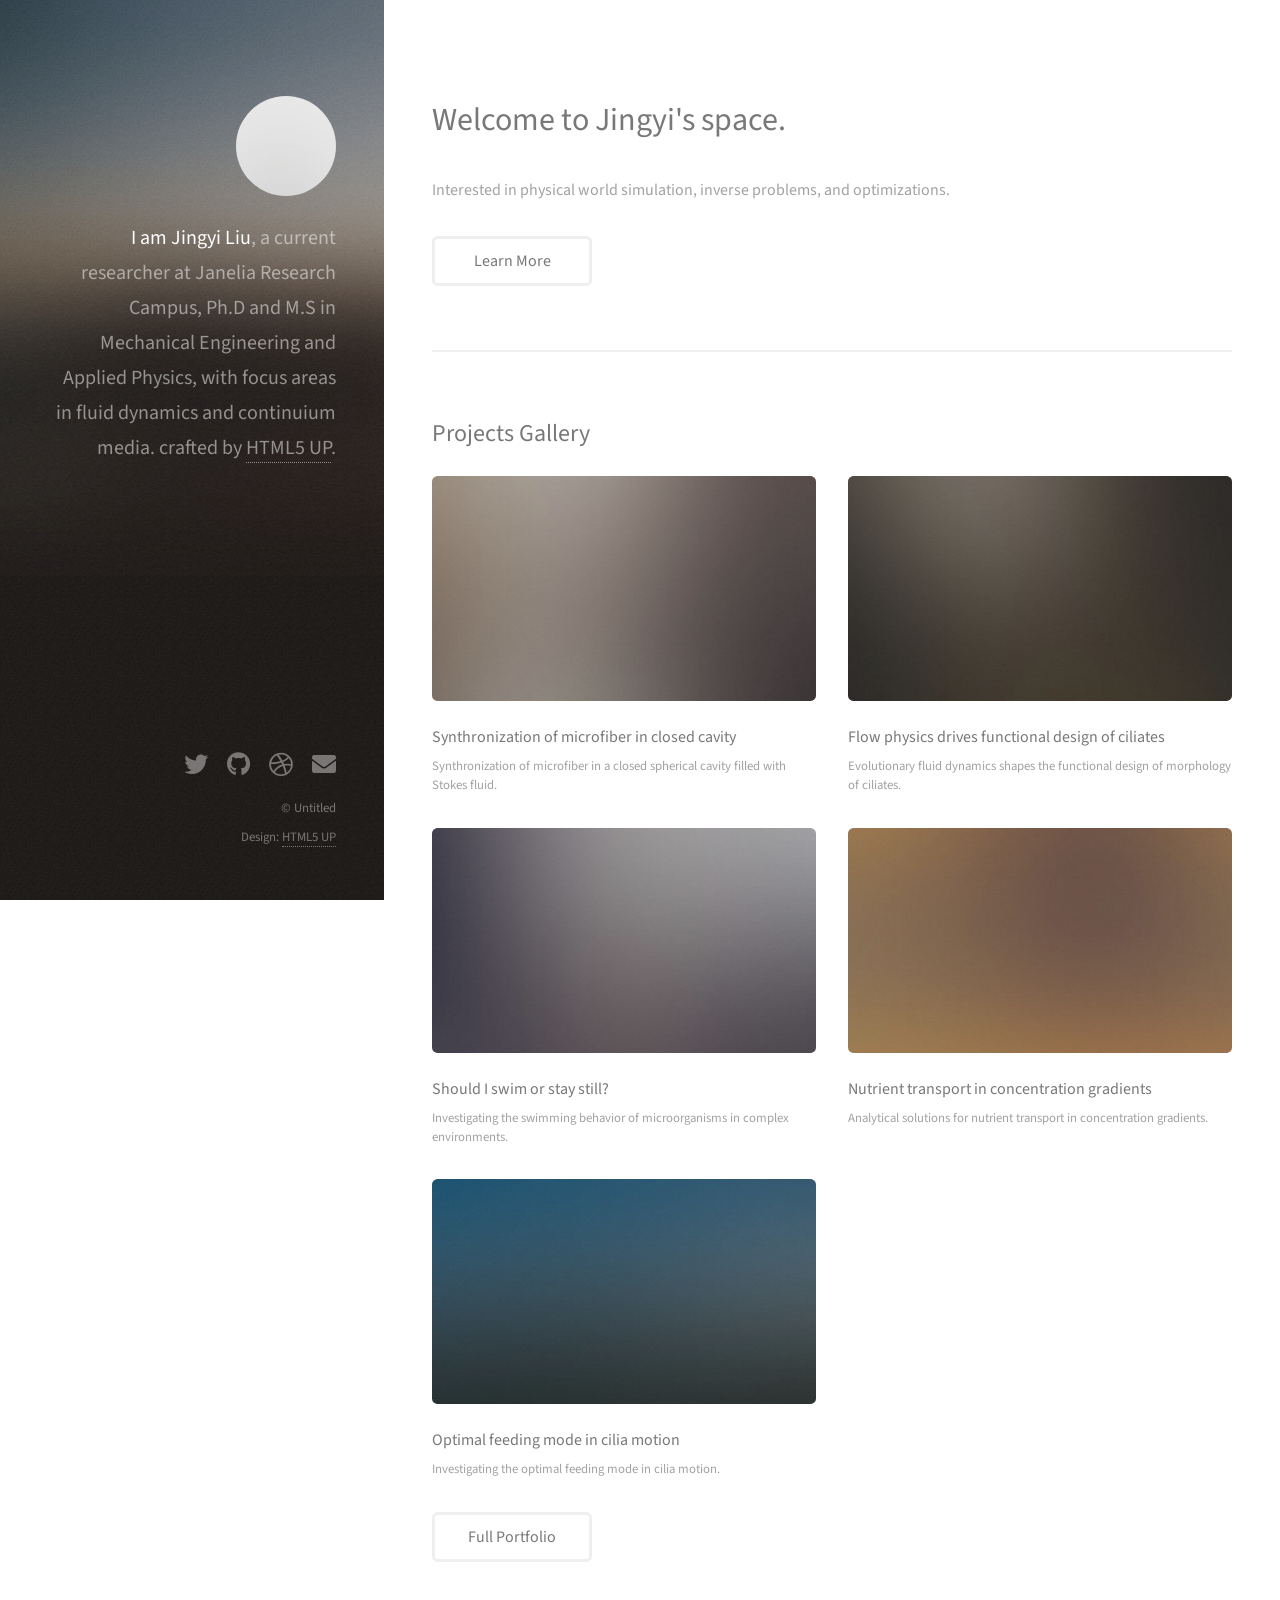
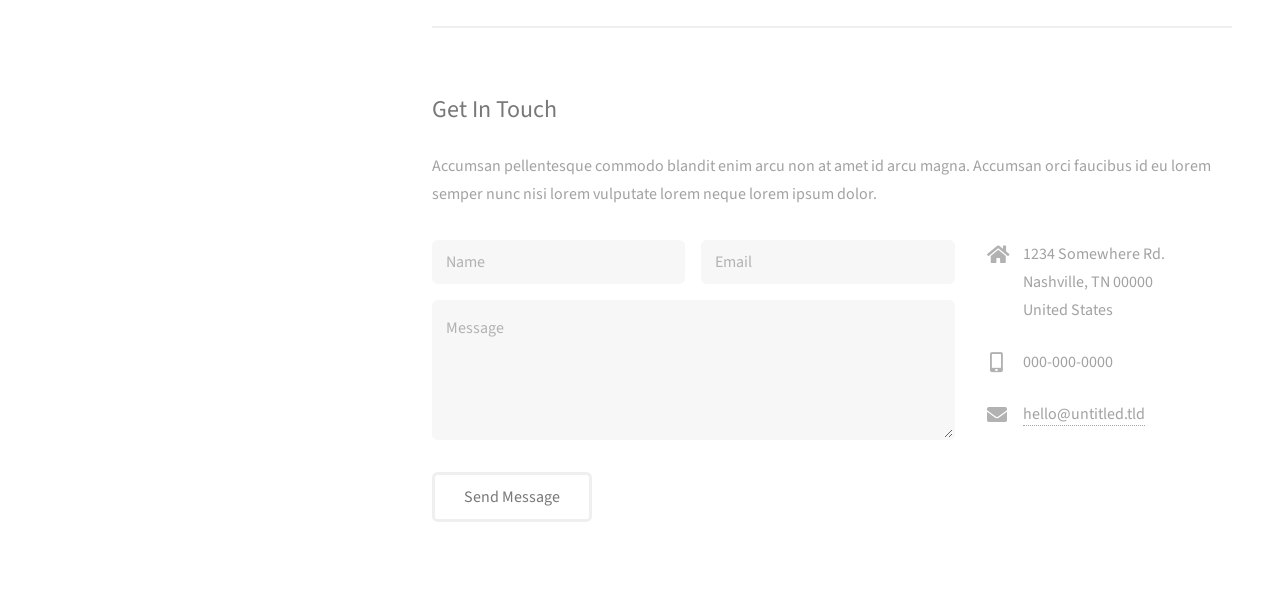
==== index.html @ 949ec18f "update index.html" ====
<!DOCTYPE HTML>
<!--
	Strata by HTML5 UP
	html5up.net | @ajlkn
	Free for personal and commercial use under the CCA 3.0 license (html5up.net/license)
-->
<html>
	<head>
		<title>Strata by HTML5 UP</title>
		<meta charset="utf-8" />
		<meta name="viewport" content="width=device-width, initial-scale=1, user-scalable=no" />
		<link rel="stylesheet" href="assets/css/main.css" />
	</head>
	<body class="is-preload">

		<!-- Header -->
			<header id="header">
				<div class="inner">
					<a href="#" class="image avatar"><img src="images/avatar.jpg" alt="" /></a>
					<h1><strong>I am Jingyi Liu</strong>, a current researcher at Janelia Research Campus, <br />
					Ph.D and M.S in Mechanical Engineering and Applied Physics, with focus areas in fluid dynamics and continuium media. <br />
					crafted by <a href="http://html5up.net">HTML5 UP</a>.</h1>
				</div>
			</header>

		<!-- Main -->
			<div id="main">

				<!-- One -->
					<section id="one">
						<header class="major">
							<h2>Welcome to Jingyi's space.</h2>
						</header>
						<p>Interested in physical world simulation, inverse problems, and optimizations.</p>
						<ul class="actions">
							<li><a href="#" class="button">Learn More</a></li>
						</ul>
					</section>

				<!-- Two -->
					<section id="two">
						<h2>Projects Gallery</h2>
						<div class="row">
							<article class="col-6 col-12-xsmall work-item">
								<a href="images/fulls/01.jpg" class="image fit thumb"><img src="images/thumbs/01.jpg" alt="" /></a>
								<h3>Synthronization of microfiber in closed cavity</h3>
								<p>Synthronization of microfiber in a closed spherical cavity filled with Stokes fluid.</p>
							</article>
							<article class="col-6 col-12-xsmall work-item">
								<a href="images/fulls/02.jpg" class="image fit thumb"><img src="images/thumbs/02.jpg" alt="" /></a>
								<h3>Flow physics drives functional design of ciliates</h3>
								<p>Evolutionary fluid dynamics shapes the functional design of morphology of ciliates.</p>
							</article>
							<article class="col-6 col-12-xsmall work-item">
								<a href="images/fulls/03.jpg" class="image fit thumb"><img src="images/thumbs/03.jpg" alt="" /></a>
								<h3>Should I swim or stay still?</h3>
								<p>Investigating the swimming behavior of microorganisms in complex environments.</p>
							</article>
							<article class="col-6 col-12-xsmall work-item">
								<a href="images/fulls/04.jpg" class="image fit thumb"><img src="images/thumbs/04.jpg" alt="" /></a>
								<h3>Nutrient transport in concentration gradients </h3>
								<p>Analytical solutions for nutrient transport in concentration gradients.</p>
							</article>
							<article class="col-6 col-12-xsmall work-item">
								<a href="images/fulls/05.jpg" class="image fit thumb"><img src="images/thumbs/05.jpg" alt="" /></a>
								<h3>Optimal feeding mode in cilia motion</h3>
								<p>Investigating the optimal feeding mode in cilia motion.</p>
							</article>
							<!-- <article class="col-6 col-12-xsmall work-item">
								<a href="images/fulls/06.jpg" class="image fit thumb"><img src="images/thumbs/06.jpg" alt="" /></a>
								<h3>Risus ornare lacinia</h3>
								<p>Lorem ipsum dolor sit amet nisl sed nullam feugiat.</p>
							</article> -->
						</div>
						<ul class="actions">
							<li><a href="#" class="button">Full Portfolio</a></li>
						</ul>
					</section>

				<!-- Three -->
					<section id="three">
						<h2>Get In Touch</h2>
						<p>Accumsan pellentesque commodo blandit enim arcu non at amet id arcu magna. Accumsan orci faucibus id eu lorem semper nunc nisi lorem vulputate lorem neque lorem ipsum dolor.</p>
						<div class="row">
							<div class="col-8 col-12-small">
								<form method="post" action="#">
									<div class="row gtr-uniform gtr-50">
										<div class="col-6 col-12-xsmall"><input type="text" name="name" id="name" placeholder="Name" /></div>
										<div class="col-6 col-12-xsmall"><input type="email" name="email" id="email" placeholder="Email" /></div>
										<div class="col-12"><textarea name="message" id="message" placeholder="Message" rows="4"></textarea></div>
									</div>
								</form>
								<ul class="actions">
									<li><input type="submit" value="Send Message" /></li>
								</ul>
							</div>
							<div class="col-4 col-12-small">
								<ul class="labeled-icons">
									<li>
										<h3 class="icon solid fa-home"><span class="label">Address</span></h3>
										1234 Somewhere Rd.<br />
										Nashville, TN 00000<br />
										United States
									</li>
									<li>
										<h3 class="icon solid fa-mobile-alt"><span class="label">Phone</span></h3>
										000-000-0000
									</li>
									<li>
										<h3 class="icon solid fa-envelope"><span class="label">Email</span></h3>
										<a href="#">hello@untitled.tld</a>
									</li>
								</ul>
							</div>
						</div>
					</section>

				<!-- Four -->
				<!--
					<section id="four">
						<h2>Elements</h2>

						<section>
							<h4>Text</h4>
							<p>This is <b>bold</b> and this is <strong>strong</strong>. This is <i>italic</i> and this is <em>emphasized</em>.
							This is <sup>superscript</sup> text and this is <sub>subscript</sub> text.
							This is <u>underlined</u> and this is code: <code>for (;;) { ... }</code>. Finally, <a href="#">this is a link</a>.</p>
							<hr />
							<header>
								<h4>Heading with a Subtitle</h4>
								<p>Lorem ipsum dolor sit amet nullam id egestas urna aliquam</p>
							</header>
							<p>Nunc lacinia ante nunc ac lobortis. Interdum adipiscing gravida odio porttitor sem non mi integer non faucibus ornare mi ut ante amet placerat aliquet. Volutpat eu sed ante lacinia sapien lorem accumsan varius montes viverra nibh in adipiscing blandit tempus accumsan.</p>
							<header>
								<h5>Heading with a Subtitle</h5>
								<p>Lorem ipsum dolor sit amet nullam id egestas urna aliquam</p>
							</header>
							<p>Nunc lacinia ante nunc ac lobortis. Interdum adipiscing gravida odio porttitor sem non mi integer non faucibus ornare mi ut ante amet placerat aliquet. Volutpat eu sed ante lacinia sapien lorem accumsan varius montes viverra nibh in adipiscing blandit tempus accumsan.</p>
							<hr />
							<h2>Heading Level 2</h2>
							<h3>Heading Level 3</h3>
							<h4>Heading Level 4</h4>
							<h5>Heading Level 5</h5>
							<h6>Heading Level 6</h6>
							<hr />
							<h5>Blockquote</h5>
							<blockquote>Fringilla nisl. Donec accumsan interdum nisi, quis tincidunt felis sagittis eget tempus euismod. Vestibulum ante ipsum primis in faucibus vestibulum. Blandit adipiscing eu felis iaculis volutpat ac adipiscing accumsan faucibus. Vestibulum ante ipsum primis in faucibus lorem ipsum dolor sit amet nullam adipiscing eu felis.</blockquote>
							<h5>Preformatted</h5>
							<pre><code>i = 0;

while (!deck.isInOrder()) {
print 'Iteration ' + i;
deck.shuffle();
i++;
}

print 'It took ' + i + ' iterations to sort the deck.';</code></pre>
						</section>

						<section>
							<h4>Lists</h4>
							<div class="row">
								<div class="col-6 col-12-xsmall">
									<h5>Unordered</h5>
									<ul>
										<li>Dolor pulvinar etiam magna etiam.</li>
										<li>Sagittis adipiscing lorem eleifend.</li>
										<li>Felis enim feugiat dolore viverra.</li>
									</ul>
									<h5>Alternate</h5>
									<ul class="alt">
										<li>Dolor pulvinar etiam magna etiam.</li>
										<li>Sagittis adipiscing lorem eleifend.</li>
										<li>Felis enim feugiat dolore viverra.</li>
									</ul>
								</div>
								<div class="col-6 col-12-xsmall">
									<h5>Ordered</h5>
									<ol>
										<li>Dolor pulvinar etiam magna etiam.</li>
										<li>Etiam vel felis at lorem sed viverra.</li>
										<li>Felis enim feugiat dolore viverra.</li>
										<li>Dolor pulvinar etiam magna etiam.</li>
										<li>Etiam vel felis at lorem sed viverra.</li>
										<li>Felis enim feugiat dolore viverra.</li>
									</ol>
									<h5>Icons</h5>
									<ul class="icons">
										<li><a href="#" class="icon brands fa-twitter"><span class="label">Twitter</span></a></li>
										<li><a href="#" class="icon brands fa-facebook-f"><span class="label">Facebook</span></a></li>
										<li><a href="#" class="icon brands fa-instagram"><span class="label">Instagram</span></a></li>
										<li><a href="#" class="icon brands fa-github"><span class="label">Github</span></a></li>
										<li><a href="#" class="icon brands fa-dribbble"><span class="label">Dribbble</span></a></li>
										<li><a href="#" class="icon brands fa-tumblr"><span class="label">Tumblr</span></a></li>
									</ul>
								</div>
							</div>
							<h5>Actions</h5>
							<ul class="actions">
								<li><a href="#" class="button primary">Default</a></li>
								<li><a href="#" class="button">Default</a></li>
							</ul>
							<ul class="actions small">
								<li><a href="#" class="button primary small">Small</a></li>
								<li><a href="#" class="button small">Small</a></li>
							</ul>
							<div class="row">
								<div class="col-6 col-12-small">
									<ul class="actions stacked">
										<li><a href="#" class="button primary">Default</a></li>
										<li><a href="#" class="button">Default</a></li>
									</ul>
								</div>
								<div class="col-6 col-12-small">
									<ul class="actions stacked">
										<li><a href="#" class="button primary small">Small</a></li>
										<li><a href="#" class="button small">Small</a></li>
									</ul>
								</div>
								<div class="col-6 col-12-small">
									<ul class="actions stacked">
										<li><a href="#" class="button primary fit">Default</a></li>
										<li><a href="#" class="button fit">Default</a></li>
									</ul>
								</div>
								<div class="col-6 col-12-small">
									<ul class="actions stacked">
										<li><a href="#" class="button primary small fit">Small</a></li>
										<li><a href="#" class="button small fit">Small</a></li>
									</ul>
								</div>
							</div>
						</section>

						<section>
							<h4>Table</h4>
							<h5>Default</h5>
							<div class="table-wrapper">
								<table>
									<thead>
										<tr>
											<th>Name</th>
											<th>Description</th>
											<th>Price</th>
										</tr>
									</thead>
									<tbody>
										<tr>
											<td>Item One</td>
											<td>Ante turpis integer aliquet porttitor.</td>
											<td>29.99</td>
										</tr>
										<tr>
											<td>Item Two</td>
											<td>Vis ac commodo adipiscing arcu aliquet.</td>
											<td>19.99</td>
										</tr>
										<tr>
											<td>Item Three</td>
											<td> Morbi faucibus arcu accumsan lorem.</td>
											<td>29.99</td>
										</tr>
										<tr>
											<td>Item Four</td>
											<td>Vitae integer tempus condimentum.</td>
											<td>19.99</td>
										</tr>
										<tr>
											<td>Item Five</td>
											<td>Ante turpis integer aliquet porttitor.</td>
											<td>29.99</td>
										</tr>
									</tbody>
									<tfoot>
										<tr>
											<td colspan="2"></td>
											<td>100.00</td>
										</tr>
									</tfoot>
								</table>
							</div>

							<h5>Alternate</h5>
							<div class="table-wrapper">
								<table class="alt">
									<thead>
										<tr>
											<th>Name</th>
											<th>Description</th>
											<th>Price</th>
										</tr>
									</thead>
									<tbody>
										<tr>
											<td>Item One</td>
											<td>Ante turpis integer aliquet porttitor.</td>
											<td>29.99</td>
										</tr>
										<tr>
											<td>Item Two</td>
											<td>Vis ac commodo adipiscing arcu aliquet.</td>
											<td>19.99</td>
										</tr>
										<tr>
											<td>Item Three</td>
											<td> Morbi faucibus arcu accumsan lorem.</td>
											<td>29.99</td>
										</tr>
										<tr>
											<td>Item Four</td>
											<td>Vitae integer tempus condimentum.</td>
											<td>19.99</td>
										</tr>
										<tr>
											<td>Item Five</td>
											<td>Ante turpis integer aliquet porttitor.</td>
											<td>29.99</td>
										</tr>
									</tbody>
									<tfoot>
										<tr>
											<td colspan="2"></td>
											<td>100.00</td>
										</tr>
									</tfoot>
								</table>
							</div>
						</section>

						<section>
							<h4>Buttons</h4>
							<ul class="actions">
								<li><a href="#" class="button primary">Primary</a></li>
								<li><a href="#" class="button">Default</a></li>
							</ul>
							<ul class="actions">
								<li><a href="#" class="button large">Large</a></li>
								<li><a href="#" class="button">Default</a></li>
								<li><a href="#" class="button small">Small</a></li>
							</ul>
							<ul class="actions fit">
								<li><a href="#" class="button primary fit">Fit</a></li>
								<li><a href="#" class="button fit">Fit</a></li>
							</ul>
							<ul class="actions fit small">
								<li><a href="#" class="button primary fit small">Fit + Small</a></li>
								<li><a href="#" class="button fit small">Fit + Small</a></li>
							</ul>
							<ul class="actions">
								<li><a href="#" class="button primary icon solid fa-download">Icon</a></li>
								<li><a href="#" class="button icon solid fa-download">Icon</a></li>
							</ul>
							<ul class="actions">
								<li><span class="button primary disabled">Primary</span></li>
								<li><span class="button disabled">Default</span></li>
							</ul>
						</section>

						<section>
							<h4>Form</h4>
							<form method="post" action="#">
								<div class="row gtr-uniform gtr-50">
									<div class="col-6 col-12-xsmall">
										<input type="text" name="demo-name" id="demo-name" value="" placeholder="Name" />
									</div>
									<div class="col-6 col-12-xsmall">
										<input type="email" name="demo-email" id="demo-email" value="" placeholder="Email" />
									</div>
									<div class="col-12">
										<select name="demo-category" id="demo-category">
											<option value="">- Category -</option>
											<option value="1">Manufacturing</option>
											<option value="1">Shipping</option>
											<option value="1">Administration</option>
											<option value="1">Human Resources</option>
										</select>
									</div>
									<div class="col-4 col-12-small">
										<input type="radio" id="demo-priority-low" name="demo-priority" checked>
										<label for="demo-priority-low">Low Priority</label>
									</div>
									<div class="col-4 col-12-small">
										<input type="radio" id="demo-priority-normal" name="demo-priority">
										<label for="demo-priority-normal">Normal Priority</label>
									</div>
									<div class="col-4 col-12-small">
										<input type="radio" id="demo-priority-high" name="demo-priority">
										<label for="demo-priority-high">High Priority</label>
									</div>
									<div class="col-6 col-12-small">
										<input type="checkbox" id="demo-copy" name="demo-copy">
										<label for="demo-copy">Email me a copy of this message</label>
									</div>
									<div class="col-6 col-12-small">
										<input type="checkbox" id="demo-human" name="demo-human" checked>
										<label for="demo-human">I am a human and not a robot</label>
									</div>
									<div class="col-12">
										<textarea name="demo-message" id="demo-message" placeholder="Enter your message" rows="6"></textarea>
									</div>
									<div class="col-12">
										<ul class="actions">
											<li><input type="submit" value="Send Message" class="primary" /></li>
											<li><input type="reset" value="Reset" /></li>
										</ul>
									</div>
								</div>
							</form>
						</section>

						<section>
							<h4>Image</h4>
							<h5>Fit</h5>
							<div class="box alt">
								<div class="row gtr-50 gtr-uniform">
									<div class="col-12"><span class="image fit"><img src="images/fulls/05.jpg" alt="" /></span></div>
									<div class="col-4"><span class="image fit"><img src="images/thumbs/01.jpg" alt="" /></span></div>
									<div class="col-4"><span class="image fit"><img src="images/thumbs/02.jpg" alt="" /></span></div>
									<div class="col-4"><span class="image fit"><img src="images/thumbs/03.jpg" alt="" /></span></div>
									<div class="col-4"><span class="image fit"><img src="images/thumbs/04.jpg" alt="" /></span></div>
									<div class="col-4"><span class="image fit"><img src="images/thumbs/05.jpg" alt="" /></span></div>
									<div class="col-4"><span class="image fit"><img src="images/thumbs/06.jpg" alt="" /></span></div>
									<div class="col-4"><span class="image fit"><img src="images/thumbs/03.jpg" alt="" /></span></div>
									<div class="col-4"><span class="image fit"><img src="images/thumbs/02.jpg" alt="" /></span></div>
									<div class="col-4"><span class="image fit"><img src="images/thumbs/01.jpg" alt="" /></span></div>
								</div>
							</div>
							<h5>Left &amp; Right</h5>
							<p><span class="image left"><img src="images/avatar.jpg" alt="" /></span>Fringilla nisl. Donec accumsan interdum nisi, quis tincidunt felis sagittis eget. tempus euismod. Vestibulum ante ipsum primis in faucibus vestibulum. Blandit adipiscing eu felis iaculis volutpat ac adipiscing accumsan eu faucibus. Integer ac pellentesque praesent tincidunt felis sagittis eget. tempus euismod. Vestibulum ante ipsum primis in faucibus vestibulum. Blandit adipiscing eu felis iaculis volutpat ac adipiscing accumsan eu faucibus. Integer ac pellentesque praesent. Donec accumsan interdum nisi, quis tincidunt felis sagittis eget. tempus euismod. Vestibulum ante ipsum primis in faucibus vestibulum. Blandit adipiscing eu felis iaculis volutpat ac adipiscing accumsan eu faucibus. Integer ac pellentesque praesent tincidunt felis sagittis eget. tempus euismod. Vestibulum ante ipsum primis in faucibus vestibulum. Blandit adipiscing eu felis iaculis volutpat ac adipiscing accumsan eu faucibus. Integer ac pellentesque praesent.</p>
							<p><span class="image right"><img src="images/avatar.jpg" alt="" /></span>Fringilla nisl. Donec accumsan interdum nisi, quis tincidunt felis sagittis eget. tempus euismod. Vestibulum ante ipsum primis in faucibus vestibulum. Blandit adipiscing eu felis iaculis volutpat ac adipiscing accumsan eu faucibus. Integer ac pellentesque praesent tincidunt felis sagittis eget. tempus euismod. Vestibulum ante ipsum primis in faucibus vestibulum. Blandit adipiscing eu felis iaculis volutpat ac adipiscing accumsan eu faucibus. Integer ac pellentesque praesent. Donec accumsan interdum nisi, quis tincidunt felis sagittis eget. tempus euismod. Vestibulum ante ipsum primis in faucibus vestibulum. Blandit adipiscing eu felis iaculis volutpat ac adipiscing accumsan eu faucibus. Integer ac pellentesque praesent tincidunt felis sagittis eget. tempus euismod. Vestibulum ante ipsum primis in faucibus vestibulum. Blandit adipiscing eu felis iaculis volutpat ac adipiscing accumsan eu faucibus. Integer ac pellentesque praesent.</p>
						</section>

					</section>
				-->

			</div>

		<!-- Footer -->
			<footer id="footer">
				<div class="inner">
					<ul class="icons">
						<li><a href="#" class="icon brands fa-twitter"><span class="label">Twitter</span></a></li>
						<li><a href="#" class="icon brands fa-github"><span class="label">Github</span></a></li>
						<li><a href="#" class="icon brands fa-dribbble"><span class="label">Dribbble</span></a></li>
						<li><a href="#" class="icon solid fa-envelope"><span class="label">Email</span></a></li>
					</ul>
					<ul class="copyright">
						<li>&copy; Untitled</li><li>Design: <a href="http://html5up.net">HTML5 UP</a></li>
					</ul>
				</div>
			</footer>

		<!-- Scripts -->
			<script src="assets/js/jquery.min.js"></script>
			<script src="assets/js/jquery.poptrox.min.js"></script>
			<script src="assets/js/browser.min.js"></script>
			<script src="assets/js/breakpoints.min.js"></script>
			<script src="assets/js/util.js"></script>
			<script src="assets/js/main.js"></script>

	</body>
</html>
---- assets/css/main.css ----
@import url("fontawesome-all.min.css");
@import url("https://fonts.googleapis.com/css?family=Source+Sans+Pro:400,400italic");

/*
	Strata by HTML5 UP
	html5up.net | @ajlkn
	Free for personal and commercial use under the CCA 3.0 license (html5up.net/license)
*/

html, body, div, span, applet, object,
iframe, h1, h2, h3, h4, h5, h6, p, blockquote,
pre, a, abbr, acronym, address, big, cite,
code, del, dfn, em, img, ins, kbd, q, s, samp,
small, strike, strong, sub, sup, tt, var, b,
u, i, center, dl, dt, dd, ol, ul, li, fieldset,
form, label, legend, table, caption, tbody,
tfoot, thead, tr, th, td, article, aside,
canvas, details, embed, figure, figcaption,
footer, header, hgroup, menu, nav, output, ruby,
section, summary, time, mark, audio, video {
	margin: 0;
	padding: 0;
	border: 0;
	font-size: 100%;
	font: inherit;
	vertical-align: baseline;}

article, aside, details, figcaption, figure,
footer, header, hgroup, menu, nav, section {
	display: block;}

body {
	line-height: 1;
}

ol, ul {
	list-style: none;
}

blockquote, q {
	quotes: none;
}

	blockquote:before, blockquote:after, q:before, q:after {
		content: '';
		content: none;
	}

table {
	border-collapse: collapse;
	border-spacing: 0;
}

body {
	-webkit-text-size-adjust: none;
}

mark {
	background-color: transparent;
	color: inherit;
}

input::-moz-focus-inner {
	border: 0;
	padding: 0;
}

input, select, textarea {
	-moz-appearance: none;
	-webkit-appearance: none;
	-ms-appearance: none;
	appearance: none;
}

/* Basic */

	html {
		box-sizing: border-box;
	}

	*, *:before, *:after {
		box-sizing: inherit;
	}

	body {
		background: #fff;
	}

		body.is-preload *, body.is-preload *:before, body.is-preload *:after {
			-moz-animation: none !important;
			-webkit-animation: none !important;
			-ms-animation: none !important;
			animation: none !important;
			-moz-transition: none !important;
			-webkit-transition: none !important;
			-ms-transition: none !important;
			transition: none !important;
		}

	body, input, select, textarea {
		color: #a2a2a2;
		font-family: "Source Sans Pro", Helvetica, sans-serif;
		font-size: 16pt;
		font-weight: 400;
		line-height: 1.75em;
	}

	a {
		-moz-transition: color 0.2s ease-in-out, border-color 0.2s ease-in-out;
		-webkit-transition: color 0.2s ease-in-out, border-color 0.2s ease-in-out;
		-ms-transition: color 0.2s ease-in-out, border-color 0.2s ease-in-out;
		transition: color 0.2s ease-in-out, border-color 0.2s ease-in-out;
		border-bottom: dotted 1px;
		color: #49bf9d;
		text-decoration: none;
	}

		a:hover {
			border-bottom-color: transparent;
			color: #49bf9d !important;
			text-decoration: none;
		}

	strong, b {
		color: #787878;
		font-weight: 400;
	}

	em, i {
		font-style: italic;
	}

	p {
		margin: 0 0 2em 0;
	}

	h1, h2, h3, h4, h5, h6 {
		color: #787878;
		font-weight: 400;
		line-height: 1em;
		margin: 0 0 1em 0;
	}

		h1 a, h2 a, h3 a, h4 a, h5 a, h6 a {
			color: inherit;
			text-decoration: none;
		}

	h1 {
		font-size: 2em;
		line-height: 1.5em;
	}

	h2 {
		font-size: 1.5em;
		line-height: 1.5em;
	}

	h3 {
		font-size: 1.25em;
		line-height: 1.5em;
	}

	h4 {
		font-size: 1.1em;
		line-height: 1.5em;
	}

	h5 {
		font-size: 0.9em;
		line-height: 1.5em;
	}

	h6 {
		font-size: 0.7em;
		line-height: 1.5em;
	}

	sub {
		font-size: 0.8em;
		position: relative;
		top: 0.5em;
	}

	sup {
		font-size: 0.8em;
		position: relative;
		top: -0.5em;
	}

	hr {
		border: 0;
		border-bottom: solid 2px #efefef;
		margin: 2em 0;
	}

		hr.major {
			margin: 3em 0;
		}

	blockquote {
		border-left: solid 6px #efefef;
		font-style: italic;
		margin: 0 0 2em 0;
		padding: 0.5em 0 0.5em 1.5em;
	}

	code {
		background: #f7f7f7;
		border-radius: 0.35em;
		border: solid 2px #efefef;
		font-family: "Courier New", monospace;
		font-size: 0.9em;
		margin: 0 0.25em;
		padding: 0.25em 0.65em;
	}

	pre {
		-webkit-overflow-scrolling: touch;
		font-family: "Courier New", monospace;
		font-size: 0.9em;
		margin: 0 0 2em 0;
	}

		pre code {
			display: block;
			line-height: 1.75em;
			padding: 1em 1.5em;
			overflow-x: auto;
		}

	.align-left {
		text-align: left;
	}

	.align-center {
		text-align: center;
	}

	.align-right {
		text-align: right;
	}

/* Container */

	.container {
		margin: 0 auto;
		max-width: calc(100% - 4em);
		width: 100%;
	}

		.container.xsmall {
			width: 25%;
		}

		.container.small {
			width: 50%;
		}

		.container.medium {
			width: 75%;
		}

		.container.large {
			width: 125%;
		}

		.container.xlarge {
			width: 150%;
		}

		.container.max {
			width: 100%;
		}

		@media screen and (max-width: 980px) {

			.container {
				width: 100% !important;
				max-width: 100% !important;
			}

		}

		@media screen and (max-width: 480px) {

			.container {
				max-width: calc(100% - 3em);
			}

		}

/* Row */

	.row {
		display: flex;
		flex-wrap: wrap;
		box-sizing: border-box;
		align-items: stretch;
	}

		.row > * {
			box-sizing: border-box;
		}

		.row.gtr-uniform > * > :last-child {
			margin-bottom: 0;
		}

		.row.aln-left {
			justify-content: flex-start;
		}

		.row.aln-center {
			justify-content: center;
		}

		.row.aln-right {
			justify-content: flex-end;
		}

		.row.aln-top {
			align-items: flex-start;
		}

		.row.aln-middle {
			align-items: center;
		}

		.row.aln-bottom {
			align-items: flex-end;
		}

		.row > .imp {
			order: -1;
		}

		.row > .col-1 {
			width: 8.33333%;
		}

		.row > .off-1 {
			margin-left: 8.33333%;
		}

		.row > .col-2 {
			width: 16.66667%;
		}

		.row > .off-2 {
			margin-left: 16.66667%;
		}

		.row > .col-3 {
			width: 25%;
		}

		.row > .off-3 {
			margin-left: 25%;
		}

		.row > .col-4 {
			width: 33.33333%;
		}

		.row > .off-4 {
			margin-left: 33.33333%;
		}

		.row > .col-5 {
			width: 41.66667%;
		}

		.row > .off-5 {
			margin-left: 41.66667%;
		}

		.row > .col-6 {
			width: 50%;
		}

		.row > .off-6 {
			margin-left: 50%;
		}

		.row > .col-7 {
			width: 58.33333%;
		}

		.row > .off-7 {
			margin-left: 58.33333%;
		}

		.row > .col-8 {
			width: 66.66667%;
		}

		.row > .off-8 {
			margin-left: 66.66667%;
		}

		.row > .col-9 {
			width: 75%;
		}

		.row > .off-9 {
			margin-left: 75%;
		}

		.row > .col-10 {
			width: 83.33333%;
		}

		.row > .off-10 {
			margin-left: 83.33333%;
		}

		.row > .col-11 {
			width: 91.66667%;
		}

		.row > .off-11 {
			margin-left: 91.66667%;
		}

		.row > .col-12 {
			width: 100%;
		}

		.row > .off-12 {
			margin-left: 100%;
		}

		.row.gtr-0 {
			margin-top: 0;
			margin-left: 0em;
		}

			.row.gtr-0 > * {
				padding: 0 0 0 0em;
			}

			.row.gtr-0.gtr-uniform {
				margin-top: 0em;
			}

				.row.gtr-0.gtr-uniform > * {
					padding-top: 0em;
				}

		.row.gtr-25 {
			margin-top: 0;
			margin-left: -0.625em;
		}

			.row.gtr-25 > * {
				padding: 0 0 0 0.625em;
			}

			.row.gtr-25.gtr-uniform {
				margin-top: -0.625em;
			}

				.row.gtr-25.gtr-uniform > * {
					padding-top: 0.625em;
				}

		.row.gtr-50 {
			margin-top: 0;
			margin-left: -1.25em;
		}

			.row.gtr-50 > * {
				padding: 0 0 0 1.25em;
			}

			.row.gtr-50.gtr-uniform {
				margin-top: -1.25em;
			}

				.row.gtr-50.gtr-uniform > * {
					padding-top: 1.25em;
				}

		.row {
			margin-top: 0;
			margin-left: -2.5em;
		}

			.row > * {
				padding: 0 0 0 2.5em;
			}

			.row.gtr-uniform {
				margin-top: -2.5em;
			}

				.row.gtr-uniform > * {
					padding-top: 2.5em;
				}

		.row.gtr-150 {
			margin-top: 0;
			margin-left: -3.75em;
		}

			.row.gtr-150 > * {
				padding: 0 0 0 3.75em;
			}

			.row.gtr-150.gtr-uniform {
				margin-top: -3.75em;
			}

				.row.gtr-150.gtr-uniform > * {
					padding-top: 3.75em;
				}

		.row.gtr-200 {
			margin-top: 0;
			margin-left: -5em;
		}

			.row.gtr-200 > * {
				padding: 0 0 0 5em;
			}

			.row.gtr-200.gtr-uniform {
				margin-top: -5em;
			}

				.row.gtr-200.gtr-uniform > * {
					padding-top: 5em;
				}

		@media screen and (max-width: 1800px) {

			.row {
				display: flex;
				flex-wrap: wrap;
				box-sizing: border-box;
				align-items: stretch;
			}

				.row > * {
					box-sizing: border-box;
				}

				.row.gtr-uniform > * > :last-child {
					margin-bottom: 0;
				}

				.row.aln-left {
					justify-content: flex-start;
				}

				.row.aln-center {
					justify-content: center;
				}

				.row.aln-right {
					justify-content: flex-end;
				}

				.row.aln-top {
					align-items: flex-start;
				}

				.row.aln-middle {
					align-items: center;
				}

				.row.aln-bottom {
					align-items: flex-end;
				}

				.row > .imp-xlarge {
					order: -1;
				}

				.row > .col-1-xlarge {
					width: 8.33333%;
				}

				.row > .off-1-xlarge {
					margin-left: 8.33333%;
				}

				.row > .col-2-xlarge {
					width: 16.66667%;
				}

				.row > .off-2-xlarge {
					margin-left: 16.66667%;
				}

				.row > .col-3-xlarge {
					width: 25%;
				}

				.row > .off-3-xlarge {
					margin-left: 25%;
				}

				.row > .col-4-xlarge {
					width: 33.33333%;
				}

				.row > .off-4-xlarge {
					margin-left: 33.33333%;
				}

				.row > .col-5-xlarge {
					width: 41.66667%;
				}

				.row > .off-5-xlarge {
					margin-left: 41.66667%;
				}

				.row > .col-6-xlarge {
					width: 50%;
				}

				.row > .off-6-xlarge {
					margin-left: 50%;
				}

				.row > .col-7-xlarge {
					width: 58.33333%;
				}

				.row > .off-7-xlarge {
					margin-left: 58.33333%;
				}

				.row > .col-8-xlarge {
					width: 66.66667%;
				}

				.row > .off-8-xlarge {
					margin-left: 66.66667%;
				}

				.row > .col-9-xlarge {
					width: 75%;
				}

				.row > .off-9-xlarge {
					margin-left: 75%;
				}

				.row > .col-10-xlarge {
					width: 83.33333%;
				}

				.row > .off-10-xlarge {
					margin-left: 83.33333%;
				}

				.row > .col-11-xlarge {
					width: 91.66667%;
				}

				.row > .off-11-xlarge {
					margin-left: 91.66667%;
				}

				.row > .col-12-xlarge {
					width: 100%;
				}

				.row > .off-12-xlarge {
					margin-left: 100%;
				}

				.row.gtr-0 {
					margin-top: 0;
					margin-left: 0em;
				}

					.row.gtr-0 > * {
						padding: 0 0 0 0em;
					}

					.row.gtr-0.gtr-uniform {
						margin-top: 0em;
					}

						.row.gtr-0.gtr-uniform > * {
							padding-top: 0em;
						}

				.row.gtr-25 {
					margin-top: 0;
					margin-left: -0.625em;
				}

					.row.gtr-25 > * {
						padding: 0 0 0 0.625em;
					}

					.row.gtr-25.gtr-uniform {
						margin-top: -0.625em;
					}

						.row.gtr-25.gtr-uniform > * {
							padding-top: 0.625em;
						}

				.row.gtr-50 {
					margin-top: 0;
					margin-left: -1.25em;
				}

					.row.gtr-50 > * {
						padding: 0 0 0 1.25em;
					}

					.row.gtr-50.gtr-uniform {
						margin-top: -1.25em;
					}

						.row.gtr-50.gtr-uniform > * {
							padding-top: 1.25em;
						}

				.row {
					margin-top: 0;
					margin-left: -2.5em;
				}

					.row > * {
						padding: 0 0 0 2.5em;
					}

					.row.gtr-uniform {
						margin-top: -2.5em;
					}

						.row.gtr-uniform > * {
							padding-top: 2.5em;
						}

				.row.gtr-150 {
					margin-top: 0;
					margin-left: -3.75em;
				}

					.row.gtr-150 > * {
						padding: 0 0 0 3.75em;
					}

					.row.gtr-150.gtr-uniform {
						margin-top: -3.75em;
					}

						.row.gtr-150.gtr-uniform > * {
							padding-top: 3.75em;
						}

				.row.gtr-200 {
					margin-top: 0;
					margin-left: -5em;
				}

					.row.gtr-200 > * {
						padding: 0 0 0 5em;
					}

					.row.gtr-200.gtr-uniform {
						margin-top: -5em;
					}

						.row.gtr-200.gtr-uniform > * {
							padding-top: 5em;
						}

		}

		@media screen and (max-width: 1280px) {

			.row {
				display: flex;
				flex-wrap: wrap;
				box-sizing: border-box;
				align-items: stretch;
			}

				.row > * {
					box-sizing: border-box;
				}

				.row.gtr-uniform > * > :last-child {
					margin-bottom: 0;
				}

				.row.aln-left {
					justify-content: flex-start;
				}

				.row.aln-center {
					justify-content: center;
				}

				.row.aln-right {
					justify-content: flex-end;
				}

				.row.aln-top {
					align-items: flex-start;
				}

				.row.aln-middle {
					align-items: center;
				}

				.row.aln-bottom {
					align-items: flex-end;
				}

				.row > .imp-large {
					order: -1;
				}

				.row > .col-1-large {
					width: 8.33333%;
				}

				.row > .off-1-large {
					margin-left: 8.33333%;
				}

				.row > .col-2-large {
					width: 16.66667%;
				}

				.row > .off-2-large {
					margin-left: 16.66667%;
				}

				.row > .col-3-large {
					width: 25%;
				}

				.row > .off-3-large {
					margin-left: 25%;
				}

				.row > .col-4-large {
					width: 33.33333%;
				}

				.row > .off-4-large {
					margin-left: 33.33333%;
				}

				.row > .col-5-large {
					width: 41.66667%;
				}

				.row > .off-5-large {
					margin-left: 41.66667%;
				}

				.row > .col-6-large {
					width: 50%;
				}

				.row > .off-6-large {
					margin-left: 50%;
				}

				.row > .col-7-large {
					width: 58.33333%;
				}

				.row > .off-7-large {
					margin-left: 58.33333%;
				}

				.row > .col-8-large {
					width: 66.66667%;
				}

				.row > .off-8-large {
					margin-left: 66.66667%;
				}

				.row > .col-9-large {
					width: 75%;
				}

				.row > .off-9-large {
					margin-left: 75%;
				}

				.row > .col-10-large {
					width: 83.33333%;
				}

				.row > .off-10-large {
					margin-left: 83.33333%;
				}

				.row > .col-11-large {
					width: 91.66667%;
				}

				.row > .off-11-large {
					margin-left: 91.66667%;
				}

				.row > .col-12-large {
					width: 100%;
				}

				.row > .off-12-large {
					margin-left: 100%;
				}

				.row.gtr-0 {
					margin-top: 0;
					margin-left: 0em;
				}

					.row.gtr-0 > * {
						padding: 0 0 0 0em;
					}

					.row.gtr-0.gtr-uniform {
						margin-top: 0em;
					}

						.row.gtr-0.gtr-uniform > * {
							padding-top: 0em;
						}

				.row.gtr-25 {
					margin-top: 0;
					margin-left: -0.5em;
				}

					.row.gtr-25 > * {
						padding: 0 0 0 0.5em;
					}

					.row.gtr-25.gtr-uniform {
						margin-top: -0.5em;
					}

						.row.gtr-25.gtr-uniform > * {
							padding-top: 0.5em;
						}

				.row.gtr-50 {
					margin-top: 0;
					margin-left: -1em;
				}

					.row.gtr-50 > * {
						padding: 0 0 0 1em;
					}

					.row.gtr-50.gtr-uniform {
						margin-top: -1em;
					}

						.row.gtr-50.gtr-uniform > * {
							padding-top: 1em;
						}

				.row {
					margin-top: 0;
					margin-left: -2em;
				}

					.row > * {
						padding: 0 0 0 2em;
					}

					.row.gtr-uniform {
						margin-top: -2em;
					}

						.row.gtr-uniform > * {
							padding-top: 2em;
						}

				.row.gtr-150 {
					margin-top: 0;
					margin-left: -3em;
				}

					.row.gtr-150 > * {
						padding: 0 0 0 3em;
					}

					.row.gtr-150.gtr-uniform {
						margin-top: -3em;
					}

						.row.gtr-150.gtr-uniform > * {
							padding-top: 3em;
						}

				.row.gtr-200 {
					margin-top: 0;
					margin-left: -4em;
				}

					.row.gtr-200 > * {
						padding: 0 0 0 4em;
					}

					.row.gtr-200.gtr-uniform {
						margin-top: -4em;
					}

						.row.gtr-200.gtr-uniform > * {
							padding-top: 4em;
						}

		}

		@media screen and (max-width: 980px) {

			.row {
				display: flex;
				flex-wrap: wrap;
				box-sizing: border-box;
				align-items: stretch;
			}

				.row > * {
					box-sizing: border-box;
				}

				.row.gtr-uniform > * > :last-child {
					margin-bottom: 0;
				}

				.row.aln-left {
					justify-content: flex-start;
				}

				.row.aln-center {
					justify-content: center;
				}

				.row.aln-right {
					justify-content: flex-end;
				}

				.row.aln-top {
					align-items: flex-start;
				}

				.row.aln-middle {
					align-items: center;
				}

				.row.aln-bottom {
					align-items: flex-end;
				}

				.row > .imp-medium {
					order: -1;
				}

				.row > .col-1-medium {
					width: 8.33333%;
				}

				.row > .off-1-medium {
					margin-left: 8.33333%;
				}

				.row > .col-2-medium {
					width: 16.66667%;
				}

				.row > .off-2-medium {
					margin-left: 16.66667%;
				}

				.row > .col-3-medium {
					width: 25%;
				}

				.row > .off-3-medium {
					margin-left: 25%;
				}

				.row > .col-4-medium {
					width: 33.33333%;
				}

				.row > .off-4-medium {
					margin-left: 33.33333%;
				}

				.row > .col-5-medium {
					width: 41.66667%;
				}

				.row > .off-5-medium {
					margin-left: 41.66667%;
				}

				.row > .col-6-medium {
					width: 50%;
				}

				.row > .off-6-medium {
					margin-left: 50%;
				}

				.row > .col-7-medium {
					width: 58.33333%;
				}

				.row > .off-7-medium {
					margin-left: 58.33333%;
				}

				.row > .col-8-medium {
					width: 66.66667%;
				}

				.row > .off-8-medium {
					margin-left: 66.66667%;
				}

				.row > .col-9-medium {
					width: 75%;
				}

				.row > .off-9-medium {
					margin-left: 75%;
				}

				.row > .col-10-medium {
					width: 83.33333%;
				}

				.row > .off-10-medium {
					margin-left: 83.33333%;
				}

				.row > .col-11-medium {
					width: 91.66667%;
				}

				.row > .off-11-medium {
					margin-left: 91.66667%;
				}

				.row > .col-12-medium {
					width: 100%;
				}

				.row > .off-12-medium {
					margin-left: 100%;
				}

				.row.gtr-0 {
					margin-top: 0;
					margin-left: 0em;
				}

					.row.gtr-0 > * {
						padding: 0 0 0 0em;
					}

					.row.gtr-0.gtr-uniform {
						margin-top: 0em;
					}

						.row.gtr-0.gtr-uniform > * {
							padding-top: 0em;
						}

				.row.gtr-25 {
					margin-top: 0;
					margin-left: -0.5em;
				}

					.row.gtr-25 > * {
						padding: 0 0 0 0.5em;
					}

					.row.gtr-25.gtr-uniform {
						margin-top: -0.5em;
					}

						.row.gtr-25.gtr-uniform > * {
							padding-top: 0.5em;
						}

				.row.gtr-50 {
					margin-top: 0;
					margin-left: -1em;
				}

					.row.gtr-50 > * {
						padding: 0 0 0 1em;
					}

					.row.gtr-50.gtr-uniform {
						margin-top: -1em;
					}

						.row.gtr-50.gtr-uniform > * {
							padding-top: 1em;
						}

				.row {
					margin-top: 0;
					margin-left: -2em;
				}

					.row > * {
						padding: 0 0 0 2em;
					}

					.row.gtr-uniform {
						margin-top: -2em;
					}

						.row.gtr-uniform > * {
							padding-top: 2em;
						}

				.row.gtr-150 {
					margin-top: 0;
					margin-left: -3em;
				}

					.row.gtr-150 > * {
						padding: 0 0 0 3em;
					}

					.row.gtr-150.gtr-uniform {
						margin-top: -3em;
					}

						.row.gtr-150.gtr-uniform > * {
							padding-top: 3em;
						}

				.row.gtr-200 {
					margin-top: 0;
					margin-left: -4em;
				}

					.row.gtr-200 > * {
						padding: 0 0 0 4em;
					}

					.row.gtr-200.gtr-uniform {
						margin-top: -4em;
					}

						.row.gtr-200.gtr-uniform > * {
							padding-top: 4em;
						}

		}

		@media screen and (max-width: 736px) {

			.row {
				display: flex;
				flex-wrap: wrap;
				box-sizing: border-box;
				align-items: stretch;
			}

				.row > * {
					box-sizing: border-box;
				}

				.row.gtr-uniform > * > :last-child {
					margin-bottom: 0;
				}

				.row.aln-left {
					justify-content: flex-start;
				}

				.row.aln-center {
					justify-content: center;
				}

				.row.aln-right {
					justify-content: flex-end;
				}

				.row.aln-top {
					align-items: flex-start;
				}

				.row.aln-middle {
					align-items: center;
				}

				.row.aln-bottom {
					align-items: flex-end;
				}

				.row > .imp-small {
					order: -1;
				}

				.row > .col-1-small {
					width: 8.33333%;
				}

				.row > .off-1-small {
					margin-left: 8.33333%;
				}

				.row > .col-2-small {
					width: 16.66667%;
				}

				.row > .off-2-small {
					margin-left: 16.66667%;
				}

				.row > .col-3-small {
					width: 25%;
				}

				.row > .off-3-small {
					margin-left: 25%;
				}

				.row > .col-4-small {
					width: 33.33333%;
				}

				.row > .off-4-small {
					margin-left: 33.33333%;
				}

				.row > .col-5-small {
					width: 41.66667%;
				}

				.row > .off-5-small {
					margin-left: 41.66667%;
				}

				.row > .col-6-small {
					width: 50%;
				}

				.row > .off-6-small {
					margin-left: 50%;
				}

				.row > .col-7-small {
					width: 58.33333%;
				}

				.row > .off-7-small {
					margin-left: 58.33333%;
				}

				.row > .col-8-small {
					width: 66.66667%;
				}

				.row > .off-8-small {
					margin-left: 66.66667%;
				}

				.row > .col-9-small {
					width: 75%;
				}

				.row > .off-9-small {
					margin-left: 75%;
				}

				.row > .col-10-small {
					width: 83.33333%;
				}

				.row > .off-10-small {
					margin-left: 83.33333%;
				}

				.row > .col-11-small {
					width: 91.66667%;
				}

				.row > .off-11-small {
					margin-left: 91.66667%;
				}

				.row > .col-12-small {
					width: 100%;
				}

				.row > .off-12-small {
					margin-left: 100%;
				}

				.row.gtr-0 {
					margin-top: 0;
					margin-left: 0em;
				}

					.row.gtr-0 > * {
						padding: 0 0 0 0em;
					}

					.row.gtr-0.gtr-uniform {
						margin-top: 0em;
					}

						.row.gtr-0.gtr-uniform > * {
							padding-top: 0em;
						}

				.row.gtr-25 {
					margin-top: 0;
					margin-left: -0.375em;
				}

					.row.gtr-25 > * {
						padding: 0 0 0 0.375em;
					}

					.row.gtr-25.gtr-uniform {
						margin-top: -0.375em;
					}

						.row.gtr-25.gtr-uniform > * {
							padding-top: 0.375em;
						}

				.row.gtr-50 {
					margin-top: 0;
					margin-left: -0.75em;
				}

					.row.gtr-50 > * {
						padding: 0 0 0 0.75em;
					}

					.row.gtr-50.gtr-uniform {
						margin-top: -0.75em;
					}

						.row.gtr-50.gtr-uniform > * {
							padding-top: 0.75em;
						}

				.row {
					margin-top: 0;
					margin-left: -1.5em;
				}

					.row > * {
						padding: 0 0 0 1.5em;
					}

					.row.gtr-uniform {
						margin-top: -1.5em;
					}

						.row.gtr-uniform > * {
							padding-top: 1.5em;
						}

				.row.gtr-150 {
					margin-top: 0;
					margin-left: -2.25em;
				}

					.row.gtr-150 > * {
						padding: 0 0 0 2.25em;
					}

					.row.gtr-150.gtr-uniform {
						margin-top: -2.25em;
					}

						.row.gtr-150.gtr-uniform > * {
							padding-top: 2.25em;
						}

				.row.gtr-200 {
					margin-top: 0;
					margin-left: -3em;
				}

					.row.gtr-200 > * {
						padding: 0 0 0 3em;
					}

					.row.gtr-200.gtr-uniform {
						margin-top: -3em;
					}

						.row.gtr-200.gtr-uniform > * {
							padding-top: 3em;
						}

		}

		@media screen and (max-width: 480px) {

			.row {
				display: flex;
				flex-wrap: wrap;
				box-sizing: border-box;
				align-items: stretch;
			}

				.row > * {
					box-sizing: border-box;
				}

				.row.gtr-uniform > * > :last-child {
					margin-bottom: 0;
				}

				.row.aln-left {
					justify-content: flex-start;
				}

				.row.aln-center {
					justify-content: center;
				}

				.row.aln-right {
					justify-content: flex-end;
				}

				.row.aln-top {
					align-items: flex-start;
				}

				.row.aln-middle {
					align-items: center;
				}

				.row.aln-bottom {
					align-items: flex-end;
				}

				.row > .imp-xsmall {
					order: -1;
				}

				.row > .col-1-xsmall {
					width: 8.33333%;
				}

				.row > .off-1-xsmall {
					margin-left: 8.33333%;
				}

				.row > .col-2-xsmall {
					width: 16.66667%;
				}

				.row > .off-2-xsmall {
					margin-left: 16.66667%;
				}

				.row > .col-3-xsmall {
					width: 25%;
				}

				.row > .off-3-xsmall {
					margin-left: 25%;
				}

				.row > .col-4-xsmall {
					width: 33.33333%;
				}

				.row > .off-4-xsmall {
					margin-left: 33.33333%;
				}

				.row > .col-5-xsmall {
					width: 41.66667%;
				}

				.row > .off-5-xsmall {
					margin-left: 41.66667%;
				}

				.row > .col-6-xsmall {
					width: 50%;
				}

				.row > .off-6-xsmall {
					margin-left: 50%;
				}

				.row > .col-7-xsmall {
					width: 58.33333%;
				}

				.row > .off-7-xsmall {
					margin-left: 58.33333%;
				}

				.row > .col-8-xsmall {
					width: 66.66667%;
				}

				.row > .off-8-xsmall {
					margin-left: 66.66667%;
				}

				.row > .col-9-xsmall {
					width: 75%;
				}

				.row > .off-9-xsmall {
					margin-left: 75%;
				}

				.row > .col-10-xsmall {
					width: 83.33333%;
				}

				.row > .off-10-xsmall {
					margin-left: 83.33333%;
				}

				.row > .col-11-xsmall {
					width: 91.66667%;
				}

				.row > .off-11-xsmall {
					margin-left: 91.66667%;
				}

				.row > .col-12-xsmall {
					width: 100%;
				}

				.row > .off-12-xsmall {
					margin-left: 100%;
				}

				.row.gtr-0 {
					margin-top: 0;
					margin-left: 0em;
				}

					.row.gtr-0 > * {
						padding: 0 0 0 0em;
					}

					.row.gtr-0.gtr-uniform {
						margin-top: 0em;
					}

						.row.gtr-0.gtr-uniform > * {
							padding-top: 0em;
						}

				.row.gtr-25 {
					margin-top: 0;
					margin-left: -0.375em;
				}

					.row.gtr-25 > * {
						padding: 0 0 0 0.375em;
					}

					.row.gtr-25.gtr-uniform {
						margin-top: -0.375em;
					}

						.row.gtr-25.gtr-uniform > * {
							padding-top: 0.375em;
						}

				.row.gtr-50 {
					margin-top: 0;
					margin-left: -0.75em;
				}

					.row.gtr-50 > * {
						padding: 0 0 0 0.75em;
					}

					.row.gtr-50.gtr-uniform {
						margin-top: -0.75em;
					}

						.row.gtr-50.gtr-uniform > * {
							padding-top: 0.75em;
						}

				.row {
					margin-top: 0;
					margin-left: -1.5em;
				}

					.row > * {
						padding: 0 0 0 1.5em;
					}

					.row.gtr-uniform {
						margin-top: -1.5em;
					}

						.row.gtr-uniform > * {
							padding-top: 1.5em;
						}

				.row.gtr-150 {
					margin-top: 0;
					margin-left: -2.25em;
				}

					.row.gtr-150 > * {
						padding: 0 0 0 2.25em;
					}

					.row.gtr-150.gtr-uniform {
						margin-top: -2.25em;
					}

						.row.gtr-150.gtr-uniform > * {
							padding-top: 2.25em;
						}

				.row.gtr-200 {
					margin-top: 0;
					margin-left: -3em;
				}

					.row.gtr-200 > * {
						padding: 0 0 0 3em;
					}

					.row.gtr-200.gtr-uniform {
						margin-top: -3em;
					}

						.row.gtr-200.gtr-uniform > * {
							padding-top: 3em;
						}

		}

/* Section/Article */

	section.special, article.special {
		text-align: center;
	}

	header p {
		color: #b2b2b2;
		position: relative;
		margin: 0 0 1.5em 0;
	}

	header h2 + p {
		font-size: 1.25em;
		margin-top: -1em;
		line-height: 1.5em;
	}

	header h3 + p {
		font-size: 1.1em;
		margin-top: -0.8em;
		line-height: 1.5em;
	}

	header h4 + p,
	header h5 + p,
	header h6 + p {
		font-size: 0.9em;
		margin-top: -0.6em;
		line-height: 1.5em;
	}

	header.major h2 {
		font-size: 2em;
	}

/* Form */

	form {
		margin: 0 0 2em 0;
	}

	label {
		color: #787878;
		display: block;
		font-size: 0.9em;
		font-weight: 400;
		margin: 0 0 1em 0;
	}

	input[type="text"],
	input[type="password"],
	input[type="email"],
	select,
	textarea {
		-moz-appearance: none;
		-webkit-appearance: none;
		-ms-appearance: none;
		appearance: none;
		background: #f7f7f7;
		border-radius: 0.35em;
		border: solid 2px transparent;
		color: inherit;
		display: block;
		outline: 0;
		padding: 0 0.75em;
		text-decoration: none;
		width: 100%;
	}

		input[type="text"]:invalid,
		input[type="password"]:invalid,
		input[type="email"]:invalid,
		select:invalid,
		textarea:invalid {
			box-shadow: none;
		}

		input[type="text"]:focus,
		input[type="password"]:focus,
		input[type="email"]:focus,
		select:focus,
		textarea:focus {
			border-color: #49bf9d;
		}

	select {
		background-image: url("data:image/svg+xml;charset=utf8,%3Csvg xmlns='http://www.w3.org/2000/svg' width='40' height='40' preserveAspectRatio='none' viewBox='0 0 40 40'%3E%3Cpath d='M9.4,12.3l10.4,10.4l10.4-10.4c0.2-0.2,0.5-0.4,0.9-0.4c0.3,0,0.6,0.1,0.9,0.4l3.3,3.3c0.2,0.2,0.4,0.5,0.4,0.9 c0,0.4-0.1,0.6-0.4,0.9L20.7,31.9c-0.2,0.2-0.5,0.4-0.9,0.4c-0.3,0-0.6-0.1-0.9-0.4L4.3,17.3c-0.2-0.2-0.4-0.5-0.4-0.9 c0-0.4,0.1-0.6,0.4-0.9l3.3-3.3c0.2-0.2,0.5-0.4,0.9-0.4S9.1,12.1,9.4,12.3z' fill='%23dfdfdf' /%3E%3C/svg%3E");
		background-size: 1.25rem;
		background-repeat: no-repeat;
		background-position: calc(100% - 1rem) center;
		height: 2.75em;
		padding-right: 2.75em;
		text-overflow: ellipsis;
	}

		select option {
			color: #787878;
			background: #fff;
		}

		select:focus::-ms-value {
			background-color: transparent;
		}

		select::-ms-expand {
			display: none;
		}

	input[type="text"],
	input[type="password"],
	input[type="email"],
	select {
		height: 2.75em;
	}

	textarea {
		padding: 0.75em;
	}

	input[type="checkbox"],
	input[type="radio"] {
		-moz-appearance: none;
		-webkit-appearance: none;
		-ms-appearance: none;
		appearance: none;
		display: block;
		float: left;
		margin-right: -2em;
		opacity: 0;
		width: 1em;
		z-index: -1;
	}

		input[type="checkbox"] + label,
		input[type="radio"] + label {
			text-decoration: none;
			color: #a2a2a2;
			cursor: pointer;
			display: inline-block;
			font-size: 1em;
			font-weight: 400;
			padding-left: 2.4em;
			padding-right: 0.75em;
			position: relative;
		}

			input[type="checkbox"] + label:before,
			input[type="radio"] + label:before {
				-moz-osx-font-smoothing: grayscale;
				-webkit-font-smoothing: antialiased;
				display: inline-block;
				font-style: normal;
				font-variant: normal;
				text-rendering: auto;
				line-height: 1;
				text-transform: none !important;
				font-family: 'Font Awesome 5 Free';
				font-weight: 900;
			}

			input[type="checkbox"] + label:before,
			input[type="radio"] + label:before {
				background: #f7f7f7;
				border-radius: 0.35em;
				border: solid 2px transparent;
				content: '';
				display: inline-block;
				font-size: 0.8em;
				height: 2.0625em;
				left: 0;
				line-height: 1.85625em;
				position: absolute;
				text-align: center;
				top: 0;
				width: 2.0625em;
			}

		input[type="checkbox"]:checked + label:before,
		input[type="radio"]:checked + label:before {
			background: #787878;
			border-color: #787878;
			color: #fff;
			content: '\f00c';
		}

		input[type="checkbox"]:focus + label:before,
		input[type="radio"]:focus + label:before {
			border-color: #49bf9d;
		}

	input[type="checkbox"] + label:before {
		border-radius: 0.35em;
	}

	input[type="radio"] + label:before {
		border-radius: 100%;
	}

	::-webkit-input-placeholder {
		color: #b2b2b2 !important;
		opacity: 1.0;
	}

	:-moz-placeholder {
		color: #b2b2b2 !important;
		opacity: 1.0;
	}

	::-moz-placeholder {
		color: #b2b2b2 !important;
		opacity: 1.0;
	}

	:-ms-input-placeholder {
		color: #b2b2b2 !important;
		opacity: 1.0;
	}

/* Box */

	.box {
		border-radius: 0.35em;
		border: solid 2px #efefef;
		margin-bottom: 2em;
		padding: 1.5em;
	}

		.box > :last-child,
		.box > :last-child > :last-child,
		.box > :last-child > :last-child > :last-child {
			margin-bottom: 0;
		}

		.box.alt {
			border: 0;
			border-radius: 0;
			padding: 0;
		}

/* Icon */

	.icon {
		text-decoration: none;
		border-bottom: none;
		position: relative;
	}

		.icon:before {
			-moz-osx-font-smoothing: grayscale;
			-webkit-font-smoothing: antialiased;
			display: inline-block;
			font-style: normal;
			font-variant: normal;
			text-rendering: auto;
			line-height: 1;
			text-transform: none !important;
			font-family: 'Font Awesome 5 Free';
			font-weight: 400;
		}

		.icon > .label {
			display: none;
		}

		.icon:before {
			line-height: inherit;
		}

		.icon.solid:before {
			font-weight: 900;
		}

		.icon.brands:before {
			font-family: 'Font Awesome 5 Brands';
		}

/* Image */

	.image {
		border-radius: 0.35em;
		border: 0;
		display: inline-block;
		position: relative;
	}

		.image:before {
			-moz-transition: opacity 0.2s ease-in-out;
			-webkit-transition: opacity 0.2s ease-in-out;
			-ms-transition: opacity 0.2s ease-in-out;
			transition: opacity 0.2s ease-in-out;
			background: url("images/overlay.png");
			border-radius: 0.35em;
			content: '';
			display: block;
			height: 100%;
			left: 0;
			opacity: 0.5;
			position: absolute;
			top: 0;
			width: 100%;
		}

		.image.thumb {
			text-align: center;
		}

			.image.thumb:after {
				-moz-transition: opacity 0.2s ease-in-out;
				-webkit-transition: opacity 0.2s ease-in-out;
				-ms-transition: opacity 0.2s ease-in-out;
				transition: opacity 0.2s ease-in-out;
				border-radius: 0.35em;
				border: solid 3px rgba(255, 255, 255, 0.5);
				color: #fff;
				content: 'View';
				display: inline-block;
				font-size: 0.8em;
				font-weight: 400;
				left: 50%;
				line-height: 2.25em;
				margin: -1.25em 0 0 -3em;
				opacity: 0;
				padding: 0 1.5em;
				position: absolute;
				text-align: center;
				text-decoration: none;
				top: 50%;
				white-space: nowrap;
			}

			.image.thumb:hover:after {
				opacity: 1.0;
			}

			.image.thumb:hover:before {
				background: url("images/overlay.png"), url("images/overlay.png");
				opacity: 1.0;
			}

		.image img {
			border-radius: 0.35em;
			display: block;
		}

		.image.left {
			float: left;
			margin: 0 1.5em 1em 0;
			top: 0.25em;
		}

		.image.right {
			float: right;
			margin: 0 0 1em 1.5em;
			top: 0.25em;
		}

		.image.left, .image.right {
			max-width: 40%;
		}

			.image.left img, .image.right img {
				width: 100%;
			}

		.image.fit {
			display: block;
			margin: 0 0 2em 0;
			width: 100%;
		}

			.image.fit img {
				width: 100%;
			}

		.image.avatar {
			border-radius: 100%;
		}

			.image.avatar:before {
				display: none;
			}

			.image.avatar img {
				border-radius: 100%;
				width: 100%;
			}

/* List */

	ol {
		list-style: decimal;
		margin: 0 0 2em 0;
		padding-left: 1.25em;
	}

		ol li {
			padding-left: 0.25em;
		}

	ul {
		list-style: disc;
		margin: 0 0 2em 0;
		padding-left: 1em;
	}

		ul li {
			padding-left: 0.5em;
		}

		ul.alt {
			list-style: none;
			padding-left: 0;
		}

			ul.alt li {
				border-top: solid 2px #efefef;
				padding: 0.5em 0;
			}

				ul.alt li:first-child {
					border-top: 0;
					padding-top: 0;
				}

	dl {
		margin: 0 0 2em 0;
	}

/* Icons */

	ul.icons {
		cursor: default;
		list-style: none;
		padding-left: 0;
	}

		ul.icons li {
			display: inline-block;
			padding: 0 1em 0 0;
		}

			ul.icons li:last-child {
				padding-right: 0;
			}

			ul.icons li .icon:before {
				font-size: 1.5em;
			}

/* Labeled Icons */

	ul.labeled-icons {
		list-style: none;
		padding: 0;
	}

		ul.labeled-icons li {
			line-height: 1.75em;
			margin: 1.5em 0 0 0;
			padding-left: 2.25em;
			position: relative;
		}

			ul.labeled-icons li:first-child {
				margin-top: 0;
			}

			ul.labeled-icons li a {
				color: inherit;
			}

			ul.labeled-icons li h3 {
				color: #b2b2b2;
				left: 0;
				position: absolute;
				text-align: center;
				top: 0;
				width: 1em;
			}

/* Actions */

	ul.actions {
		display: -moz-flex;
		display: -webkit-flex;
		display: -ms-flex;
		display: flex;
		cursor: default;
		list-style: none;
		margin-left: -1em;
		padding-left: 0;
	}

		ul.actions li {
			padding: 0 0 0 1em;
			vertical-align: middle;
		}

		ul.actions.special {
			-moz-justify-content: center;
			-webkit-justify-content: center;
			-ms-justify-content: center;
			justify-content: center;
			width: 100%;
			margin-left: 0;
		}

			ul.actions.special li:first-child {
				padding-left: 0;
			}

		ul.actions.stacked {
			-moz-flex-direction: column;
			-webkit-flex-direction: column;
			-ms-flex-direction: column;
			flex-direction: column;
			margin-left: 0;
		}

			ul.actions.stacked li {
				padding: 1.3em 0 0 0;
			}

				ul.actions.stacked li:first-child {
					padding-top: 0;
				}

		ul.actions.fit {
			width: calc(100% + 1em);
		}

			ul.actions.fit li {
				-moz-flex-grow: 1;
				-webkit-flex-grow: 1;
				-ms-flex-grow: 1;
				flex-grow: 1;
				-moz-flex-shrink: 1;
				-webkit-flex-shrink: 1;
				-ms-flex-shrink: 1;
				flex-shrink: 1;
				width: 100%;
			}

				ul.actions.fit li > * {
					width: 100%;
				}

			ul.actions.fit.stacked {
				width: 100%;
			}

		@media screen and (max-width: 480px) {

			ul.actions:not(.fixed) {
				-moz-flex-direction: column;
				-webkit-flex-direction: column;
				-ms-flex-direction: column;
				flex-direction: column;
				margin-left: 0;
				width: 100% !important;
			}

				ul.actions:not(.fixed) li {
					-moz-flex-grow: 1;
					-webkit-flex-grow: 1;
					-ms-flex-grow: 1;
					flex-grow: 1;
					-moz-flex-shrink: 1;
					-webkit-flex-shrink: 1;
					-ms-flex-shrink: 1;
					flex-shrink: 1;
					padding: 1em 0 0 0;
					text-align: center;
					width: 100%;
				}

					ul.actions:not(.fixed) li > * {
						width: 100%;
					}

					ul.actions:not(.fixed) li:first-child {
						padding-top: 0;
					}

					ul.actions:not(.fixed) li input[type="submit"],
					ul.actions:not(.fixed) li input[type="reset"],
					ul.actions:not(.fixed) li input[type="button"],
					ul.actions:not(.fixed) li button,
					ul.actions:not(.fixed) li .button {
						width: 100%;
					}

						ul.actions:not(.fixed) li input[type="submit"].icon:before,
						ul.actions:not(.fixed) li input[type="reset"].icon:before,
						ul.actions:not(.fixed) li input[type="button"].icon:before,
						ul.actions:not(.fixed) li button.icon:before,
						ul.actions:not(.fixed) li .button.icon:before {
							margin-left: -0.5em;
						}

		}

/* Table */

	.table-wrapper {
		-webkit-overflow-scrolling: touch;
		overflow-x: auto;
	}

	table {
		margin: 0 0 2em 0;
		width: 100%;
	}

		table tbody tr {
			border: solid 1px #efefef;
			border-left: 0;
			border-right: 0;
		}

			table tbody tr:nth-child(2n + 1) {
				background-color: #f7f7f7;
			}

		table td {
			padding: 0.75em 0.75em;
		}

		table th {
			color: #787878;
			font-size: 0.9em;
			font-weight: 400;
			padding: 0 0.75em 0.75em 0.75em;
			text-align: left;
		}

		table thead {
			border-bottom: solid 2px #efefef;
		}

		table tfoot {
			border-top: solid 2px #efefef;
		}

		table.alt {
			border-collapse: separate;
		}

			table.alt tbody tr td {
				border: solid 2px #efefef;
				border-left-width: 0;
				border-top-width: 0;
			}

				table.alt tbody tr td:first-child {
					border-left-width: 2px;
				}

			table.alt tbody tr:first-child td {
				border-top-width: 2px;
			}

			table.alt thead {
				border-bottom: 0;
			}

			table.alt tfoot {
				border-top: 0;
			}

/* Button */

	input[type="submit"],
	input[type="reset"],
	input[type="button"],
	.button {
		-moz-appearance: none;
		-webkit-appearance: none;
		-ms-appearance: none;
		appearance: none;
		-moz-transition: background-color 0.2s ease-in-out, color 0.2s ease-in-out, border-color 0.2s ease-in-out;
		-webkit-transition: background-color 0.2s ease-in-out, color 0.2s ease-in-out, border-color 0.2s ease-in-out;
		-ms-transition: background-color 0.2s ease-in-out, color 0.2s ease-in-out, border-color 0.2s ease-in-out;
		transition: background-color 0.2s ease-in-out, color 0.2s ease-in-out, border-color 0.2s ease-in-out;
		background-color: transparent;
		border-radius: 0.35em;
		border: solid 3px #efefef;
		color: #787878 !important;
		cursor: pointer;
		display: inline-block;
		font-weight: 400;
		height: 3.15em;
		height: calc(2.75em + 6px);
		line-height: 2.75em;
		min-width: 10em;
		padding: 0 1.5em;
		text-align: center;
		text-decoration: none;
		white-space: nowrap;
	}

		input[type="submit"]:hover,
		input[type="reset"]:hover,
		input[type="button"]:hover,
		.button:hover {
			border-color: #49bf9d;
			color: #49bf9d !important;
		}

		input[type="submit"]:active,
		input[type="reset"]:active,
		input[type="button"]:active,
		.button:active {
			background-color: rgba(73, 191, 157, 0.1);
			border-color: #49bf9d;
			color: #49bf9d !important;
		}

		input[type="submit"].icon,
		input[type="reset"].icon,
		input[type="button"].icon,
		.button.icon {
			padding-left: 1.35em;
		}

			input[type="submit"].icon:before,
			input[type="reset"].icon:before,
			input[type="button"].icon:before,
			.button.icon:before {
				margin-right: 0.5em;
			}

		input[type="submit"].fit,
		input[type="reset"].fit,
		input[type="button"].fit,
		.button.fit {
			min-width: 0;
			width: 100%;
		}

		input[type="submit"].small,
		input[type="reset"].small,
		input[type="button"].small,
		.button.small {
			font-size: 0.8em;
		}

		input[type="submit"].large,
		input[type="reset"].large,
		input[type="button"].large,
		.button.large {
			font-size: 1.35em;
		}

		input[type="submit"].primary,
		input[type="reset"].primary,
		input[type="button"].primary,
		.button.primary {
			background-color: #49bf9d;
			border-color: #49bf9d;
			color: #ffffff !important;
		}

			input[type="submit"].primary:hover,
			input[type="reset"].primary:hover,
			input[type="button"].primary:hover,
			.button.primary:hover {
				background-color: #5cc6a7;
				border-color: #5cc6a7;
			}

			input[type="submit"].primary:active,
			input[type="reset"].primary:active,
			input[type="button"].primary:active,
			.button.primary:active {
				background-color: #3eb08f;
				border-color: #3eb08f;
			}

		input[type="submit"].disabled, input[type="submit"]:disabled,
		input[type="reset"].disabled,
		input[type="reset"]:disabled,
		input[type="button"].disabled,
		input[type="button"]:disabled,
		.button.disabled,
		.button:disabled {
			background-color: #e7e7e7 !important;
			border-color: #e7e7e7 !important;
			color: #b2b2b2 !important;
			cursor: default;
		}

/* Work Item */

	.work-item {
		margin: 0 0 2em 0;
	}

		.work-item .image {
			margin: 0 0 1.5em 0;
		}

		.work-item h3 {
			font-size: 1em;
			margin: 0 0 0.5em 0;
		}

		.work-item p {
			font-size: 0.8em;
			line-height: 1.5em;
			margin: 0;
		}

/* Header */

	#header {
		display: -moz-flex;
		display: -webkit-flex;
		display: -ms-flex;
		display: flex;
		-moz-flex-direction: column;
		-webkit-flex-direction: column;
		-ms-flex-direction: column;
		flex-direction: column;
		-moz-align-items: -moz-flex-end;
		-webkit-align-items: -webkit-flex-end;
		-ms-align-items: -ms-flex-end;
		align-items: flex-end;
		-moz-justify-content: space-between;
		-webkit-justify-content: space-between;
		-ms-justify-content: space-between;
		justify-content: space-between;
		background-color: #1f1815;
		background-attachment: scroll,								scroll;
		background-image: url("images/overlay.png"), url("../../images/bg.jpg");
		background-position: top left,							top left;
		background-repeat: repeat,								no-repeat;
		background-size: auto,								150%;
		color: rgba(255, 255, 255, 0.5);
		height: 100%;
		left: 0;
		padding: 8em 4em;
		position: fixed;
		text-align: right;
		top: 0;
		width: 35%;
	}

		#header > * {
			-moz-flex-shrink: 0;
			-webkit-flex-shrink: 0;
			-ms-flex-shrink: 0;
			flex-shrink: 0;
			width: 100%;
		}

		#header > .inner {
			-moz-flex-grow: 1;
			-webkit-flex-grow: 1;
			-ms-flex-grow: 1;
			flex-grow: 1;
			margin: 0 0 2em 0;
		}

		#header strong, #header b {
			color: #ffffff;
		}

		#header h2, #header h3, #header h4, #header h5, #header h6 {
			color: #ffffff;
		}

		#header h1 {
			color: rgba(255, 255, 255, 0.5);
			font-size: 1.35em;
			line-height: 1.75em;
			margin: 0;
		}

		#header .image.avatar {
			margin: 0 0 1em 0;
			width: 6.25em;
		}

/* Footer */

	#footer .icons {
		margin: 1em 0 0 0;
	}

		#footer .icons a {
			color: rgba(255, 255, 255, 0.4);
		}

	#footer .copyright {
		color: rgba(255, 255, 255, 0.4);
		font-size: 0.8em;
		list-style: none;
		margin: 1em 0 0 0;
		padding: 0;
	}

		#footer .copyright li {
			border-left: solid 1px rgba(255, 255, 255, 0.25);
			display: inline-block;
			line-height: 1em;
			margin-left: 0.75em;
			padding-left: 0.75em;
		}

			#footer .copyright li:first-child {
				border-left: 0;
				margin-left: 0;
				padding-left: 0;
			}

			#footer .copyright li a {
				color: inherit;
			}

/* Main */

	#main {
		margin-left: 35%;
		max-width: 54em;
		padding: 8em 4em 4em 4em;
		width: calc(100% - 35%);
	}

		#main > section {
			border-top: solid 2px #efefef;
			margin: 4em 0 0 0;
			padding: 4em 0 0 0;
		}

			#main > section:first-child {
				border-top: 0;
				margin-top: 0;
				padding-top: 0;
			}

/* Poptrox */

	@-moz-keyframes spin {
		0% {
			-moz-transform: rotate(0deg);
			-webkit-transform: rotate(0deg);
			-ms-transform: rotate(0deg);
			transform: rotate(0deg);
		}

		100% {
			-moz-transform: rotate(360deg);
			-webkit-transform: rotate(360deg);
			-ms-transform: rotate(360deg);
			transform: rotate(360deg);
		}
	}

	@-webkit-keyframes spin {
		0% {
			-moz-transform: rotate(0deg);
			-webkit-transform: rotate(0deg);
			-ms-transform: rotate(0deg);
			transform: rotate(0deg);
		}

		100% {
			-moz-transform: rotate(360deg);
			-webkit-transform: rotate(360deg);
			-ms-transform: rotate(360deg);
			transform: rotate(360deg);
		}
	}

	@-ms-keyframes spin {
		0% {
			-moz-transform: rotate(0deg);
			-webkit-transform: rotate(0deg);
			-ms-transform: rotate(0deg);
			transform: rotate(0deg);
		}

		100% {
			-moz-transform: rotate(360deg);
			-webkit-transform: rotate(360deg);
			-ms-transform: rotate(360deg);
			transform: rotate(360deg);
		}
	}

	@keyframes spin {
		0% {
			-moz-transform: rotate(0deg);
			-webkit-transform: rotate(0deg);
			-ms-transform: rotate(0deg);
			transform: rotate(0deg);
		}

		100% {
			-moz-transform: rotate(360deg);
			-webkit-transform: rotate(360deg);
			-ms-transform: rotate(360deg);
			transform: rotate(360deg);
		}
	}

	.poptrox-popup {
		-moz-box-sizing: content-box;
		-webkit-box-sizing: content-box;
		-ms-box-sizing: content-box;
		box-sizing: content-box;
		-webkit-tap-highlight-color: rgba(255, 255, 255, 0);
		background: #fff;
		border-radius: 0.35em;
		box-shadow: 0 0.1em 0.15em 0 rgba(0, 0, 0, 0.15);
		overflow: hidden;
		padding-bottom: 3em;
	}

		.poptrox-popup .loader {
			text-decoration: none;
			-moz-animation: spin 1s linear infinite;
			-webkit-animation: spin 1s linear infinite;
			-ms-animation: spin 1s linear infinite;
			animation: spin 1s linear infinite;
			font-size: 1.5em;
			height: 1em;
			left: 50%;
			line-height: 1em;
			margin: -0.5em 0 0 -0.5em;
			position: absolute;
			top: 50%;
			width: 1em;
		}

			.poptrox-popup .loader:before {
				-moz-osx-font-smoothing: grayscale;
				-webkit-font-smoothing: antialiased;
				display: inline-block;
				font-style: normal;
				font-variant: normal;
				text-rendering: auto;
				line-height: 1;
				text-transform: none !important;
				font-family: 'Font Awesome 5 Free';
				font-weight: 900;
			}

			.poptrox-popup .loader:before {
				content: '\f1ce';
			}

		.poptrox-popup .caption {
			background: #fff;
			bottom: 0;
			cursor: default;
			font-size: 0.9em;
			height: 3em;
			left: 0;
			line-height: 2.8em;
			position: absolute;
			text-align: center;
			width: 100%;
			z-index: 1;
		}

		.poptrox-popup .nav-next,
		.poptrox-popup .nav-previous {
			text-decoration: none;
			-moz-transition: opacity 0.2s ease-in-out;
			-webkit-transition: opacity 0.2s ease-in-out;
			-ms-transition: opacity 0.2s ease-in-out;
			transition: opacity 0.2s ease-in-out;
			-webkit-tap-highlight-color: rgba(255, 255, 255, 0);
			background: rgba(0, 0, 0, 0.01);
			cursor: pointer;
			height: 100%;
			opacity: 0;
			position: absolute;
			top: 0;
			width: 50%;
		}

			.poptrox-popup .nav-next:before,
			.poptrox-popup .nav-previous:before {
				-moz-osx-font-smoothing: grayscale;
				-webkit-font-smoothing: antialiased;
				display: inline-block;
				font-style: normal;
				font-variant: normal;
				text-rendering: auto;
				line-height: 1;
				text-transform: none !important;
				font-family: 'Font Awesome 5 Free';
				font-weight: 900;
			}

			.poptrox-popup .nav-next:before,
			.poptrox-popup .nav-previous:before {
				color: #fff;
				font-size: 2.5em;
				height: 1em;
				line-height: 1em;
				margin-top: -0.75em;
				position: absolute;
				text-align: center;
				top: 50%;
				width: 1.5em;
			}

		.poptrox-popup .nav-next {
			right: 0;
		}

			.poptrox-popup .nav-next:before {
				content: '\f105';
				right: 0;
			}

		.poptrox-popup .nav-previous {
			left: 0;
		}

			.poptrox-popup .nav-previous:before {
				content: '\f104';
				left: 0;
			}

		.poptrox-popup .closer {
			text-decoration: none;
			-moz-transition: opacity 0.2s ease-in-out;
			-webkit-transition: opacity 0.2s ease-in-out;
			-ms-transition: opacity 0.2s ease-in-out;
			transition: opacity 0.2s ease-in-out;
			-webkit-tap-highlight-color: rgba(255, 255, 255, 0);
			color: #fff;
			height: 4em;
			line-height: 4em;
			opacity: 0;
			position: absolute;
			right: 0;
			text-align: center;
			top: 0;
			width: 4em;
			z-index: 2;
		}

			.poptrox-popup .closer:before {
				-moz-osx-font-smoothing: grayscale;
				-webkit-font-smoothing: antialiased;
				display: inline-block;
				font-style: normal;
				font-variant: normal;
				text-rendering: auto;
				line-height: 1;
				text-transform: none !important;
				font-family: 'Font Awesome 5 Free';
				font-weight: 900;
			}

			.poptrox-popup .closer:before {
				-moz-box-sizing: content-box;
				-webkit-box-sizing: content-box;
				-ms-box-sizing: content-box;
				box-sizing: content-box;
				border-radius: 100%;
				border: solid 3px rgba(255, 255, 255, 0.5);
				content: '\f00d';
				display: block;
				font-size: 1em;
				height: 1.75em;
				left: 50%;
				line-height: 1.75em;
				margin: -0.875em 0 0 -0.875em;
				position: absolute;
				top: 50%;
				width: 1.75em;
			}

		.poptrox-popup:hover .nav-next,
		.poptrox-popup:hover .nav-previous {
			opacity: 0.5;
		}

			.poptrox-popup:hover .nav-next:hover,
			.poptrox-popup:hover .nav-previous:hover {
				opacity: 1.0;
			}

		.poptrox-popup:hover .closer {
			opacity: 0.5;
		}

			.poptrox-popup:hover .closer:hover {
				opacity: 1.0;
			}

/* Touch */

	body.is-touch .image.thumb:before {
		opacity: 0.5 !important;
	}

	body.is-touch .image.thumb:after {
		display: none !important;
	}

	body.is-touch #header {
		background-attachment: scroll;
		background-size: auto, cover;
	}

	body.is-touch .poptrox-popup .nav-next,
	body.is-touch .poptrox-popup .nav-previous,
	body.is-touch .poptrox-popup .closer {
		opacity: 1.0 !important;
	}

/* XLarge */

	@media screen and (max-width: 1800px) {

		/* Basic */

			body, input, select, textarea {
				font-size: 12pt;
			}

	}

/* Large */

	@media screen and (max-width: 1280px) {

		/* Header */

			#header {
				padding: 6em 3em 3em 3em;
				width: 30%;
			}

				#header h1 {
					font-size: 1.25em;
				}

					#header h1 br {
						display: none;
					}

				#header > .inner {
					margin-bottom: 0;
				}

		/* Footer */

			#footer .copyright li {
				border-left-width: 0;
				display: block;
				line-height: 2.25em;
				margin-left: 0;
				padding-left: 0;
			}

		/* Main */

			#main {
				margin-left: 30%;
				max-width: none;
				padding: 6em 3em 3em 3em;
				width: calc(100% - 30%);
			}

	}

/* Medium */

	@media screen and (max-width: 980px) {

		/* Basic */

			h1 br, h2 br, h3 br, h4 br, h5 br, h6 br {
				display: none;
			}

		/* List */

			ul.icons li .icon {
				font-size: 1.25em;
			}

		/* Header */

			#header {
				background-attachment: scroll;
				background-position: top left, center center;
				background-size: auto,		cover;
				left: auto;
				padding: 6em 4em;
				position: relative;
				text-align: center;
				top: auto;
				width: 100%;
				display: block;
			}

				#header h1 {
					font-size: 1.75em;
				}

					#header h1 br {
						display: inline;
					}

		/* Footer */

			#footer {
				background-attachment: scroll;
				background-color: #1f1815;
				background-image: url("images/overlay.png"), url("../../images/bg.jpg");
				background-position: top left,						bottom center;
				background-repeat: repeat,							no-repeat;
				background-size: auto,							cover;
				bottom: auto;
				left: auto;
				padding: 4em 4em 6em 4em;
				position: relative;
				text-align: center;
				width: 100%;
			}

				#footer .icons {
					margin: 0 0 1em 0;
				}

				#footer .copyright {
					margin: 0 0 1em 0;
				}

					#footer .copyright li {
						border-left-width: 1px;
						display: inline-block;
						line-height: 1em;
						margin-left: 0.75em;
						padding-left: 0.75em;
					}

		/* Main */

			#main {
				margin: 0;
				padding: 6em 4em;
				width: 100%;
			}

	}

/* Small */

	@media screen and (max-width: 736px) {

		/* Basic */

			h1 {
				font-size: 1.5em;
			}

			h2 {
				font-size: 1.2em;
			}

			h3 {
				font-size: 1em;
			}

		/* Section/Article */

			section.special, article.special {
				text-align: center;
			}

			header.major h2 {
				font-size: 1.35em;
			}

		/* List */

			ul.labeled-icons li {
				padding-left: 2em;
			}

				ul.labeled-icons li h3 {
					line-height: 1.75em;
				}

		/* Header */

			#header {
				padding: 2.25em 1.5em;
			}

				#header h1 {
					font-size: 1.35em;
				}

		/* Footer */

			#footer {
				padding: 2.25em 1.5em;
			}

		/* Main */

			#main {
				padding: 2.25em 1.5em 0.25em 1.5em;
			}

				#main > section {
					margin: 2.25em 0 0 0;
					padding: 2.25em 0 0 0;
				}

		/* Poptrox */

			.poptrox-popup {
				border-radius: 0;
			}

				.poptrox-popup .nav-next:before,
				.poptrox-popup .nav-previous:before {
					margin-top: -1em;
				}

	}

/* XSmall */

	@media screen and (max-width: 480px) {

		/* Header */

			#header {
				padding: 4.5em 1.5em;
			}

				#header h1 br {
					display: none;
				}

		/* Footer */

			#footer .copyright li {
				border-left-width: 0;
				display: block;
				line-height: 2.25em;
				margin-left: 0;
				padding-left: 0;
			}

	}
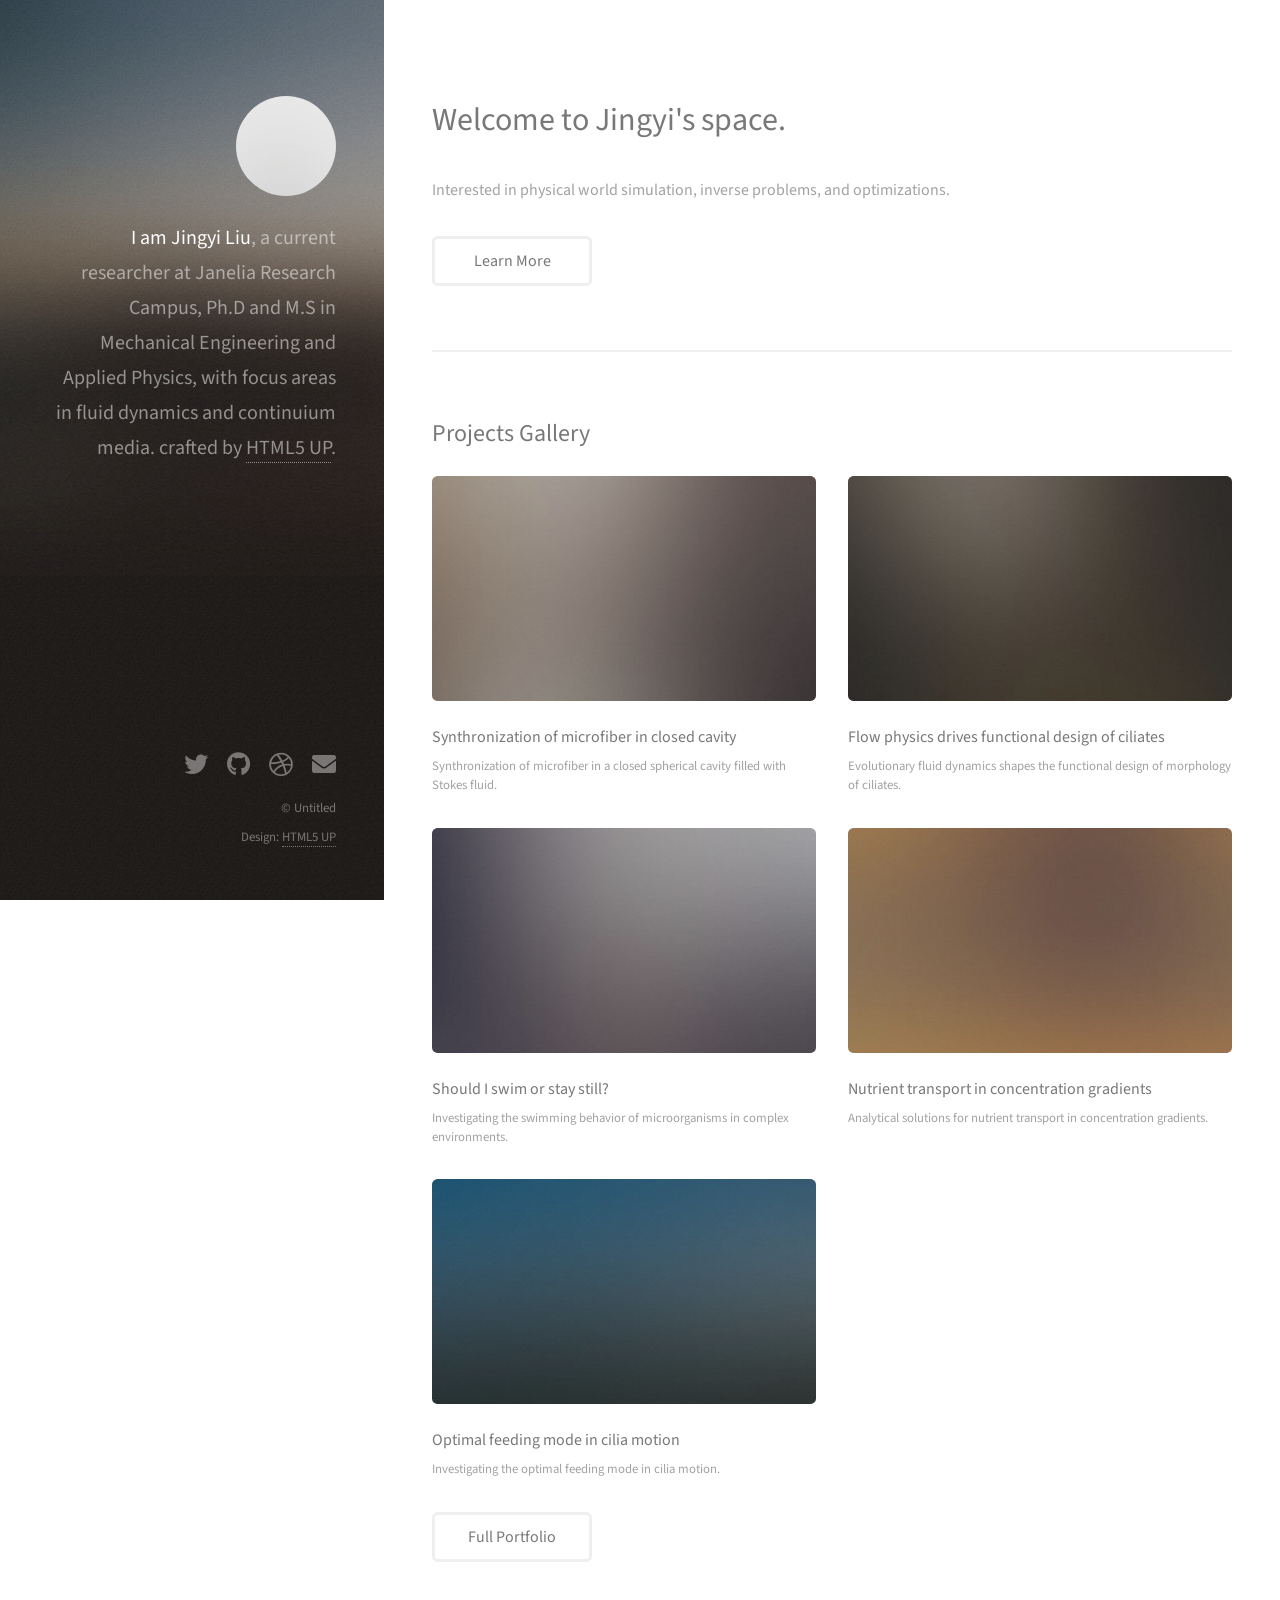
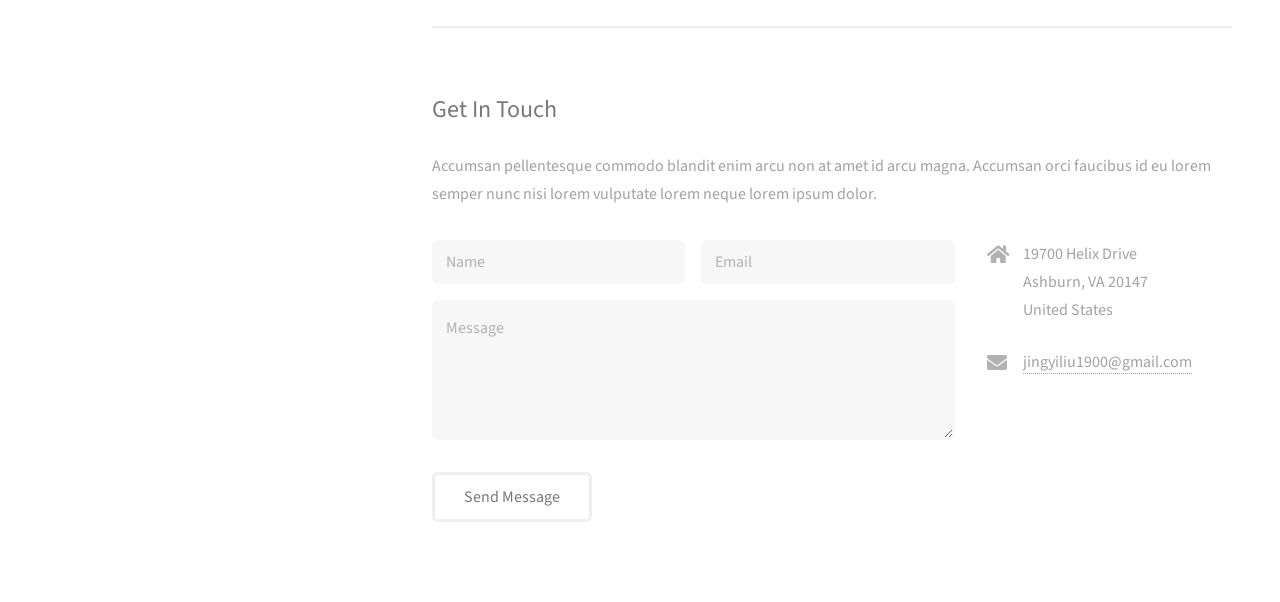
==== commit 130c7b32: "UPDATE" ====
--- a/index.html
+++ b/index.html
@@ -98,17 +98,17 @@
 								<ul class="labeled-icons">
 									<li>
 										<h3 class="icon solid fa-home"><span class="label">Address</span></h3>
-										1234 Somewhere Rd.<br />
-										Nashville, TN 00000<br />
+										19700 Helix Drive<br />
+										Ashburn, VA 20147<br />
 										United States
 									</li>
-									<li>
+									<!-- <li>
 										<h3 class="icon solid fa-mobile-alt"><span class="label">Phone</span></h3>
 										000-000-0000
-									</li>
+									</li> -->
 									<li>
 										<h3 class="icon solid fa-envelope"><span class="label">Email</span></h3>
-										<a href="#">hello@untitled.tld</a>
+										<a href="#">jingyiliu1900@gmail.com</a>
 									</li>
 								</ul>
 							</div>
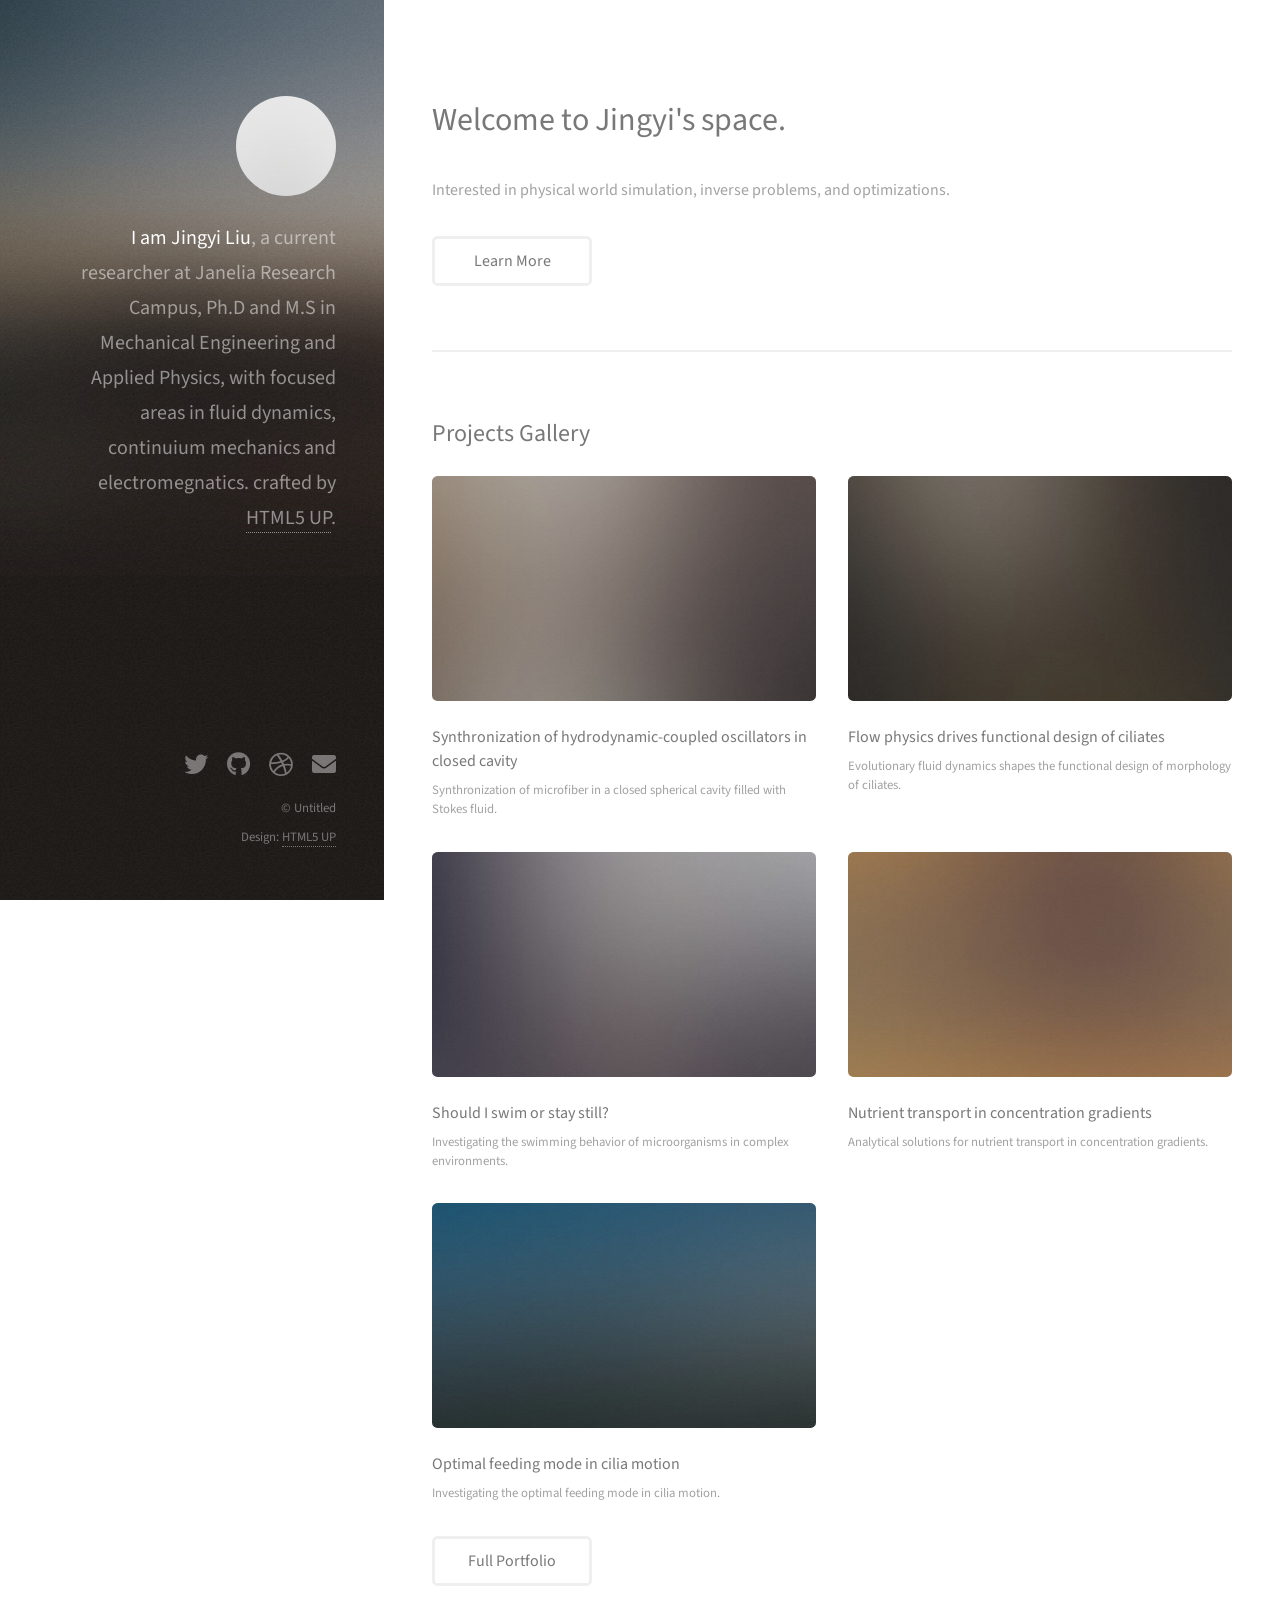
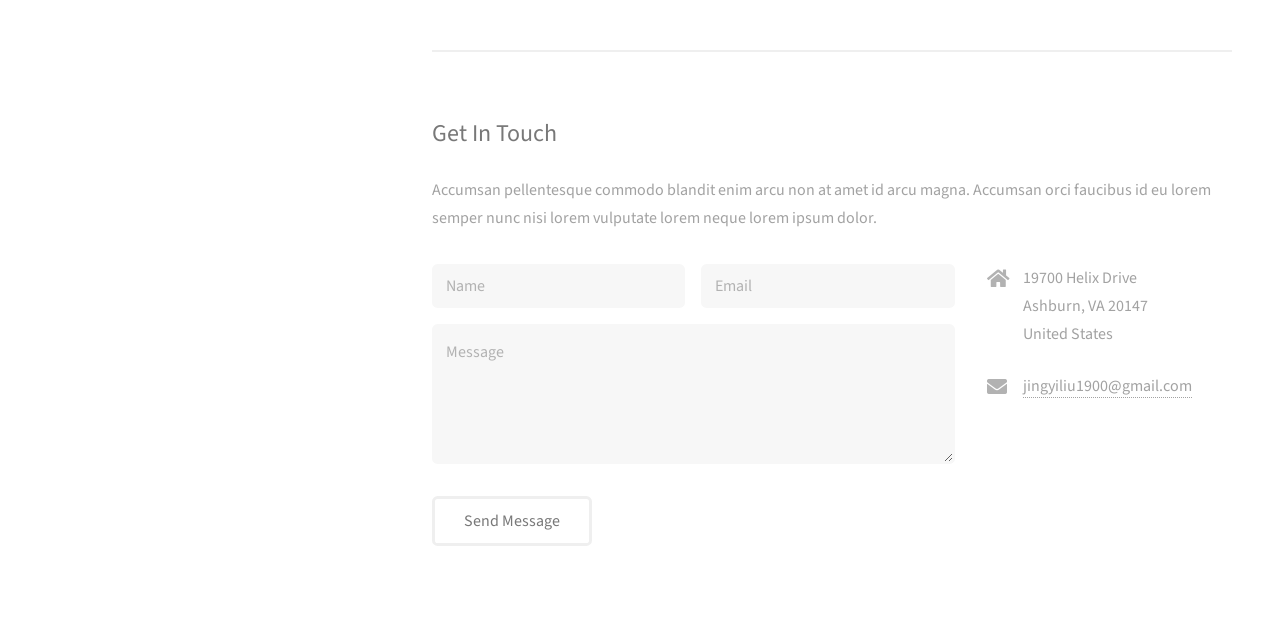
==== commit 2624694f: "description: Update index.html" ====
--- a/index.html
+++ b/index.html
@@ -18,7 +18,7 @@
 				<div class="inner">
 					<a href="#" class="image avatar"><img src="images/avatar.jpg" alt="" /></a>
 					<h1><strong>I am Jingyi Liu</strong>, a current researcher at Janelia Research Campus, <br />
-					Ph.D and M.S in Mechanical Engineering and Applied Physics, with focus areas in fluid dynamics and continuium media. <br />
+					Ph.D and M.S in Mechanical Engineering and Applied Physics, with focused areas in fluid dynamics, continuium mechanics and electromegnatics. <br />
 					crafted by <a href="http://html5up.net">HTML5 UP</a>.</h1>
 				</div>
 			</header>
@@ -43,7 +43,7 @@
 						<div class="row">
 							<article class="col-6 col-12-xsmall work-item">
 								<a href="images/fulls/01.jpg" class="image fit thumb"><img src="images/thumbs/01.jpg" alt="" /></a>
-								<h3>Synthronization of microfiber in closed cavity</h3>
+								<h3>Synthronization of hydrodynamic-coupled oscillators in closed cavity</h3>
 								<p>Synthronization of microfiber in a closed spherical cavity filled with Stokes fluid.</p>
 							</article>
 							<article class="col-6 col-12-xsmall work-item">
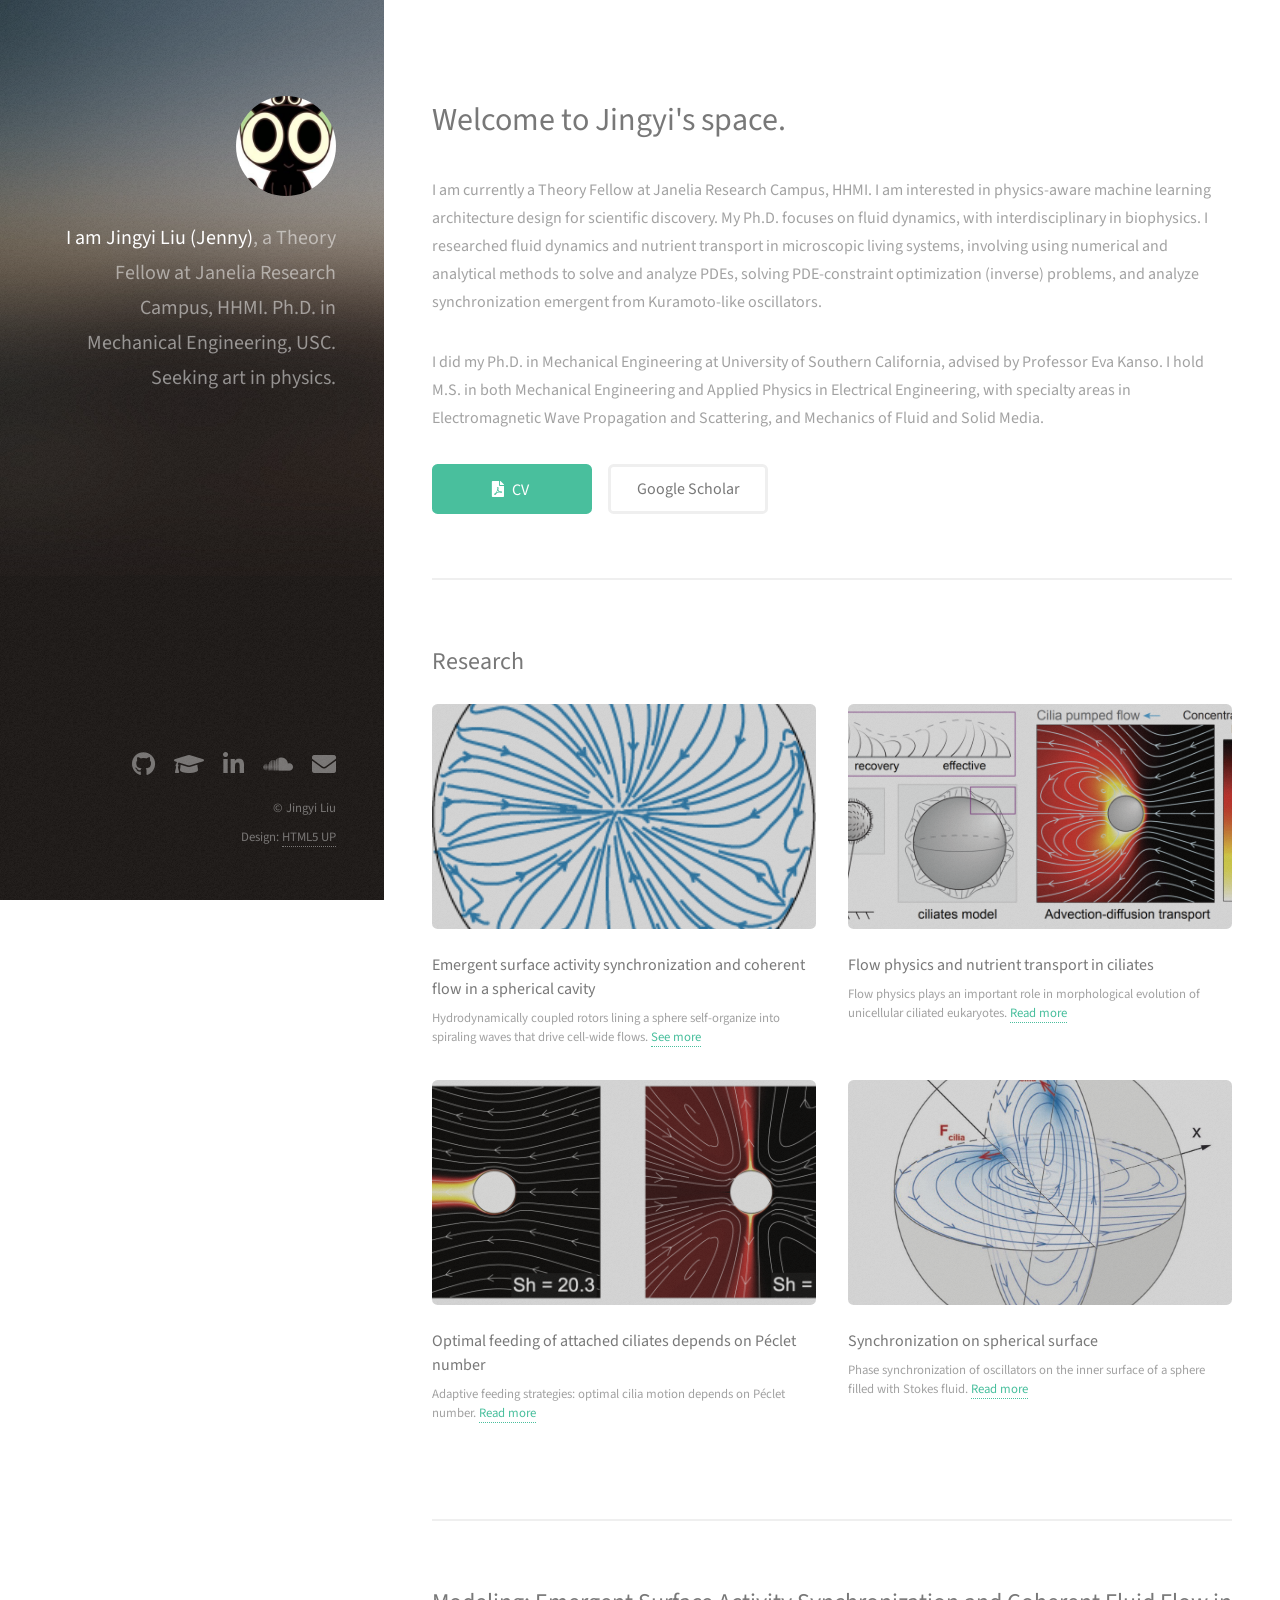
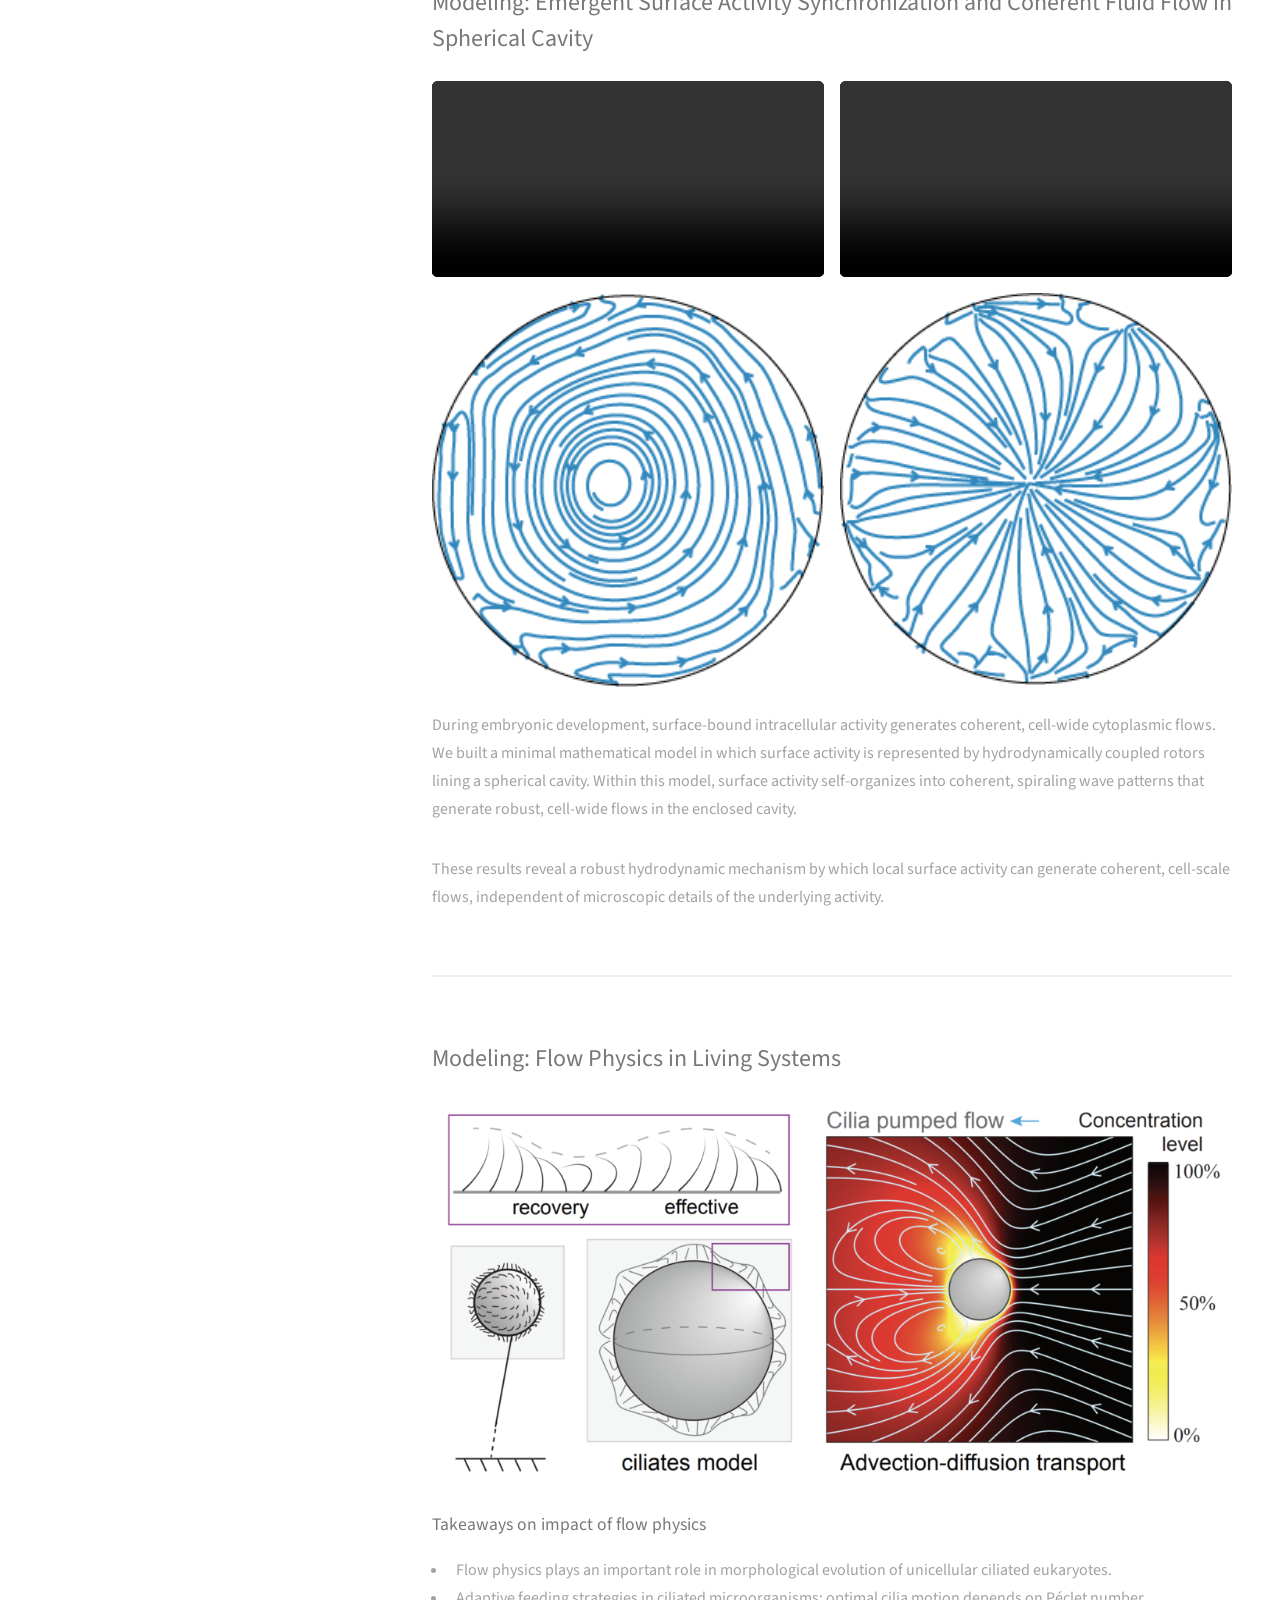
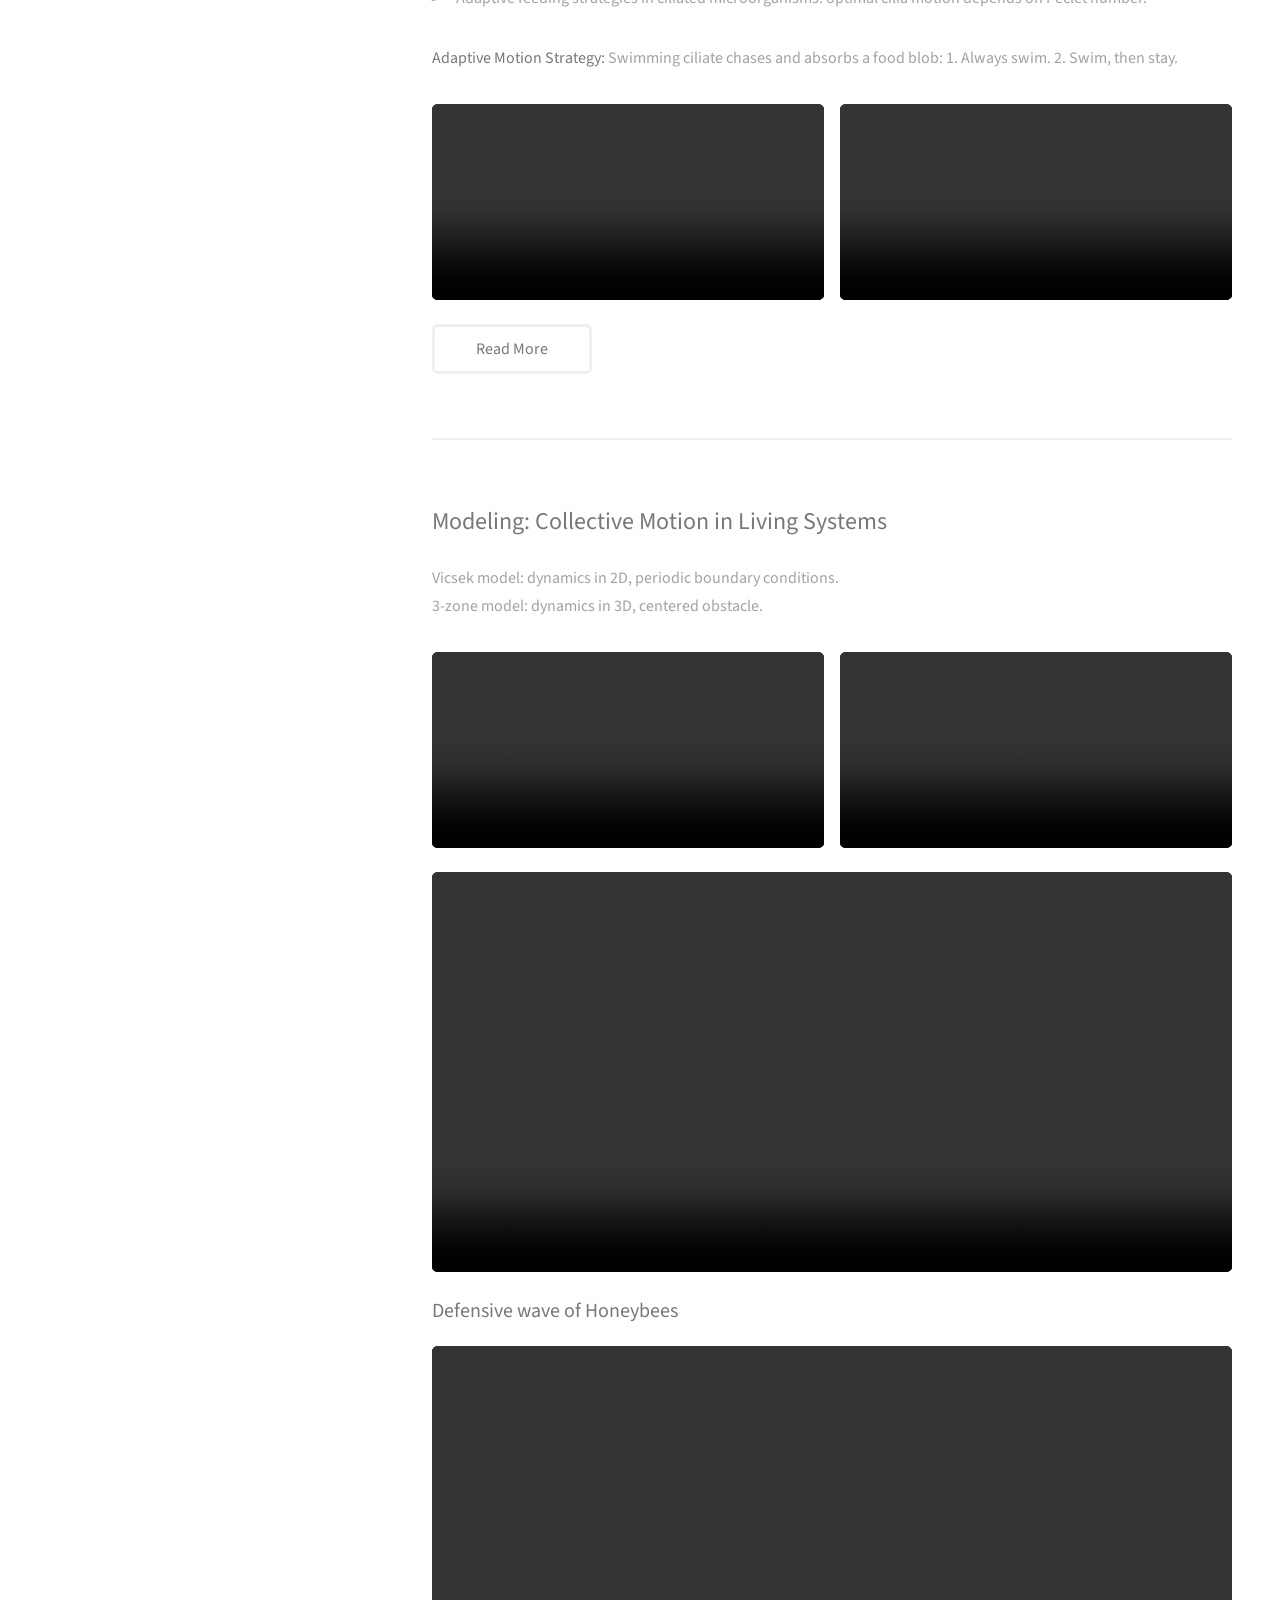
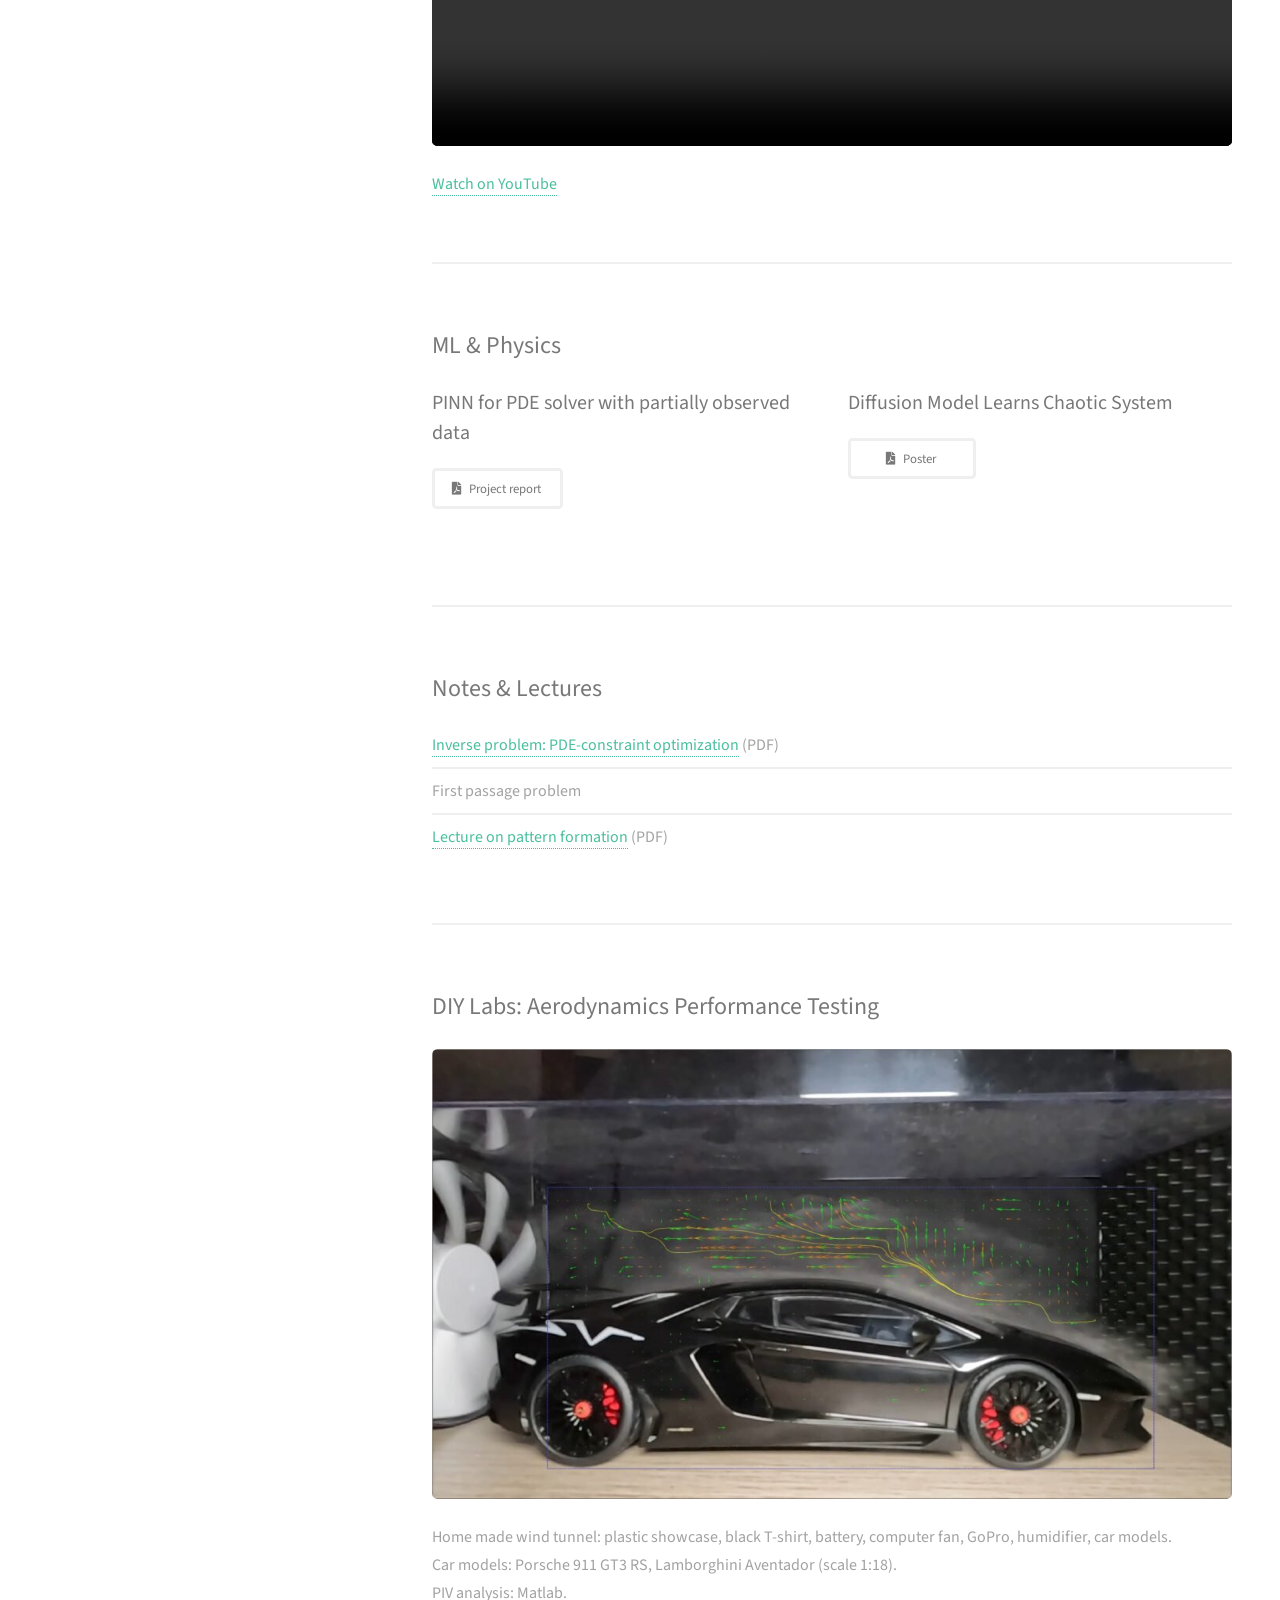
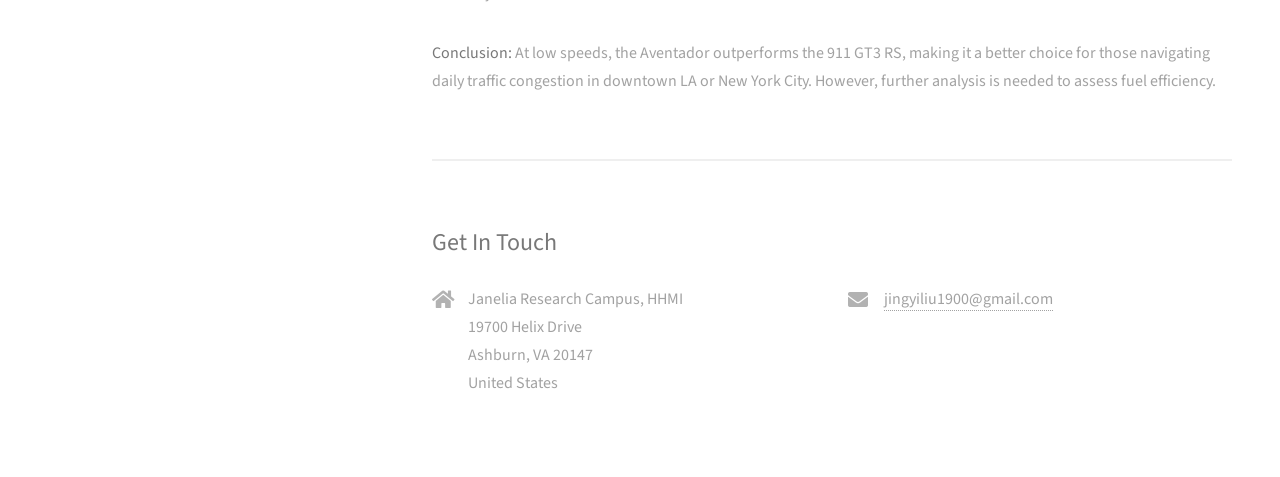
==== commit da41dfcc: "Host media locally" ====
--- a/index.html
+++ b/index.html
@@ -1,462 +1,220 @@
-<!DOCTYPE HTML>
-<!--
-	Strata by HTML5 UP
-	html5up.net | @ajlkn
-	Free for personal and commercial use under the CCA 3.0 license (html5up.net/license)
--->
-<html>
-	<head>
-		<title>Strata by HTML5 UP</title>
-		<meta charset="utf-8" />
-		<meta name="viewport" content="width=device-width, initial-scale=1, user-scalable=no" />
-		<link rel="stylesheet" href="assets/css/main.css" />
-	</head>
-	<body class="is-preload">
-
-		<!-- Header -->
-			<header id="header">
-				<div class="inner">
-					<a href="#" class="image avatar"><img src="images/avatar.jpg" alt="" /></a>
-					<h1><strong>I am Jingyi Liu</strong>, a current researcher at Janelia Research Campus, <br />
-					Ph.D and M.S in Mechanical Engineering and Applied Physics, with focused areas in fluid dynamics, continuium mechanics and electromegnatics. <br />
-					crafted by <a href="http://html5up.net">HTML5 UP</a>.</h1>
-				</div>
-			</header>
-
-		<!-- Main -->
-			<div id="main">
-
-				<!-- One -->
-					<section id="one">
-						<header class="major">
-							<h2>Welcome to Jingyi's space.</h2>
-						</header>
-						<p>Interested in physical world simulation, inverse problems, and optimizations.</p>
-						<ul class="actions">
-							<li><a href="#" class="button">Learn More</a></li>
-						</ul>
-					</section>
-
-				<!-- Two -->
-					<section id="two">
-						<h2>Projects Gallery</h2>
-						<div class="row">
-							<article class="col-6 col-12-xsmall work-item">
-								<a href="images/fulls/01.jpg" class="image fit thumb"><img src="images/thumbs/01.jpg" alt="" /></a>
-								<h3>Synthronization of hydrodynamic-coupled oscillators in closed cavity</h3>
-								<p>Synthronization of microfiber in a closed spherical cavity filled with Stokes fluid.</p>
-							</article>
-							<article class="col-6 col-12-xsmall work-item">
-								<a href="images/fulls/02.jpg" class="image fit thumb"><img src="images/thumbs/02.jpg" alt="" /></a>
-								<h3>Flow physics drives functional design of ciliates</h3>
-								<p>Evolutionary fluid dynamics shapes the functional design of morphology of ciliates.</p>
-							</article>
-							<article class="col-6 col-12-xsmall work-item">
-								<a href="images/fulls/03.jpg" class="image fit thumb"><img src="images/thumbs/03.jpg" alt="" /></a>
-								<h3>Should I swim or stay still?</h3>
-								<p>Investigating the swimming behavior of microorganisms in complex environments.</p>
-							</article>
-							<article class="col-6 col-12-xsmall work-item">
-								<a href="images/fulls/04.jpg" class="image fit thumb"><img src="images/thumbs/04.jpg" alt="" /></a>
-								<h3>Nutrient transport in concentration gradients </h3>
-								<p>Analytical solutions for nutrient transport in concentration gradients.</p>
-							</article>
-							<article class="col-6 col-12-xsmall work-item">
-								<a href="images/fulls/05.jpg" class="image fit thumb"><img src="images/thumbs/05.jpg" alt="" /></a>
-								<h3>Optimal feeding mode in cilia motion</h3>
-								<p>Investigating the optimal feeding mode in cilia motion.</p>
-							</article>
-							<!-- <article class="col-6 col-12-xsmall work-item">
-								<a href="images/fulls/06.jpg" class="image fit thumb"><img src="images/thumbs/06.jpg" alt="" /></a>
-								<h3>Risus ornare lacinia</h3>
-								<p>Lorem ipsum dolor sit amet nisl sed nullam feugiat.</p>
-							</article> -->
-						</div>
-						<ul class="actions">
-							<li><a href="#" class="button">Full Portfolio</a></li>
-						</ul>
-					</section>
-
-				<!-- Three -->
-					<section id="three">
-						<h2>Get In Touch</h2>
-						<p>Accumsan pellentesque commodo blandit enim arcu non at amet id arcu magna. Accumsan orci faucibus id eu lorem semper nunc nisi lorem vulputate lorem neque lorem ipsum dolor.</p>
-						<div class="row">
-							<div class="col-8 col-12-small">
-								<form method="post" action="#">
-									<div class="row gtr-uniform gtr-50">
-										<div class="col-6 col-12-xsmall"><input type="text" name="name" id="name" placeholder="Name" /></div>
-										<div class="col-6 col-12-xsmall"><input type="email" name="email" id="email" placeholder="Email" /></div>
-										<div class="col-12"><textarea name="message" id="message" placeholder="Message" rows="4"></textarea></div>
-									</div>
-								</form>
-								<ul class="actions">
-									<li><input type="submit" value="Send Message" /></li>
-								</ul>
-							</div>
-							<div class="col-4 col-12-small">
-								<ul class="labeled-icons">
-									<li>
-										<h3 class="icon solid fa-home"><span class="label">Address</span></h3>
-										19700 Helix Drive<br />
-										Ashburn, VA 20147<br />
-										United States
-									</li>
-									<!-- <li>
-										<h3 class="icon solid fa-mobile-alt"><span class="label">Phone</span></h3>
-										000-000-0000
-									</li> -->
-									<li>
-										<h3 class="icon solid fa-envelope"><span class="label">Email</span></h3>
-										<a href="#">jingyiliu1900@gmail.com</a>
-									</li>
-								</ul>
-							</div>
-						</div>
-					</section>
-
-				<!-- Four -->
-				<!--
-					<section id="four">
-						<h2>Elements</h2>
-
-						<section>
-							<h4>Text</h4>
-							<p>This is <b>bold</b> and this is <strong>strong</strong>. This is <i>italic</i> and this is <em>emphasized</em>.
-							This is <sup>superscript</sup> text and this is <sub>subscript</sub> text.
-							This is <u>underlined</u> and this is code: <code>for (;;) { ... }</code>. Finally, <a href="#">this is a link</a>.</p>
-							<hr />
-							<header>
-								<h4>Heading with a Subtitle</h4>
-								<p>Lorem ipsum dolor sit amet nullam id egestas urna aliquam</p>
-							</header>
-							<p>Nunc lacinia ante nunc ac lobortis. Interdum adipiscing gravida odio porttitor sem non mi integer non faucibus ornare mi ut ante amet placerat aliquet. Volutpat eu sed ante lacinia sapien lorem accumsan varius montes viverra nibh in adipiscing blandit tempus accumsan.</p>
-							<header>
-								<h5>Heading with a Subtitle</h5>
-								<p>Lorem ipsum dolor sit amet nullam id egestas urna aliquam</p>
-							</header>
-							<p>Nunc lacinia ante nunc ac lobortis. Interdum adipiscing gravida odio porttitor sem non mi integer non faucibus ornare mi ut ante amet placerat aliquet. Volutpat eu sed ante lacinia sapien lorem accumsan varius montes viverra nibh in adipiscing blandit tempus accumsan.</p>
-							<hr />
-							<h2>Heading Level 2</h2>
-							<h3>Heading Level 3</h3>
-							<h4>Heading Level 4</h4>
-							<h5>Heading Level 5</h5>
-							<h6>Heading Level 6</h6>
-							<hr />
-							<h5>Blockquote</h5>
-							<blockquote>Fringilla nisl. Donec accumsan interdum nisi, quis tincidunt felis sagittis eget tempus euismod. Vestibulum ante ipsum primis in faucibus vestibulum. Blandit adipiscing eu felis iaculis volutpat ac adipiscing accumsan faucibus. Vestibulum ante ipsum primis in faucibus lorem ipsum dolor sit amet nullam adipiscing eu felis.</blockquote>
-							<h5>Preformatted</h5>
-							<pre><code>i = 0;
-
-while (!deck.isInOrder()) {
-print 'Iteration ' + i;
-deck.shuffle();
-i++;
-}
-
-print 'It took ' + i + ' iterations to sort the deck.';</code></pre>
-						</section>
-
-						<section>
-							<h4>Lists</h4>
-							<div class="row">
-								<div class="col-6 col-12-xsmall">
-									<h5>Unordered</h5>
-									<ul>
-										<li>Dolor pulvinar etiam magna etiam.</li>
-										<li>Sagittis adipiscing lorem eleifend.</li>
-										<li>Felis enim feugiat dolore viverra.</li>
-									</ul>
-									<h5>Alternate</h5>
-									<ul class="alt">
-										<li>Dolor pulvinar etiam magna etiam.</li>
-										<li>Sagittis adipiscing lorem eleifend.</li>
-										<li>Felis enim feugiat dolore viverra.</li>
-									</ul>
-								</div>
-								<div class="col-6 col-12-xsmall">
-									<h5>Ordered</h5>
-									<ol>
-										<li>Dolor pulvinar etiam magna etiam.</li>
-										<li>Etiam vel felis at lorem sed viverra.</li>
-										<li>Felis enim feugiat dolore viverra.</li>
-										<li>Dolor pulvinar etiam magna etiam.</li>
-										<li>Etiam vel felis at lorem sed viverra.</li>
-										<li>Felis enim feugiat dolore viverra.</li>
-									</ol>
-									<h5>Icons</h5>
-									<ul class="icons">
-										<li><a href="#" class="icon brands fa-twitter"><span class="label">Twitter</span></a></li>
-										<li><a href="#" class="icon brands fa-facebook-f"><span class="label">Facebook</span></a></li>
-										<li><a href="#" class="icon brands fa-instagram"><span class="label">Instagram</span></a></li>
-										<li><a href="#" class="icon brands fa-github"><span class="label">Github</span></a></li>
-										<li><a href="#" class="icon brands fa-dribbble"><span class="label">Dribbble</span></a></li>
-										<li><a href="#" class="icon brands fa-tumblr"><span class="label">Tumblr</span></a></li>
-									</ul>
-								</div>
-							</div>
-							<h5>Actions</h5>
-							<ul class="actions">
-								<li><a href="#" class="button primary">Default</a></li>
-								<li><a href="#" class="button">Default</a></li>
-							</ul>
-							<ul class="actions small">
-								<li><a href="#" class="button primary small">Small</a></li>
-								<li><a href="#" class="button small">Small</a></li>
-							</ul>
-							<div class="row">
-								<div class="col-6 col-12-small">
-									<ul class="actions stacked">
-										<li><a href="#" class="button primary">Default</a></li>
-										<li><a href="#" class="button">Default</a></li>
-									</ul>
-								</div>
-								<div class="col-6 col-12-small">
-									<ul class="actions stacked">
-										<li><a href="#" class="button primary small">Small</a></li>
-										<li><a href="#" class="button small">Small</a></li>
-									</ul>
-								</div>
-								<div class="col-6 col-12-small">
-									<ul class="actions stacked">
-										<li><a href="#" class="button primary fit">Default</a></li>
-										<li><a href="#" class="button fit">Default</a></li>
-									</ul>
-								</div>
-								<div class="col-6 col-12-small">
-									<ul class="actions stacked">
-										<li><a href="#" class="button primary small fit">Small</a></li>
-										<li><a href="#" class="button small fit">Small</a></li>
-									</ul>
-								</div>
-							</div>
-						</section>
-
-						<section>
-							<h4>Table</h4>
-							<h5>Default</h5>
-							<div class="table-wrapper">
-								<table>
-									<thead>
-										<tr>
-											<th>Name</th>
-											<th>Description</th>
-											<th>Price</th>
-										</tr>
-									</thead>
-									<tbody>
-										<tr>
-											<td>Item One</td>
-											<td>Ante turpis integer aliquet porttitor.</td>
-											<td>29.99</td>
-										</tr>
-										<tr>
-											<td>Item Two</td>
-											<td>Vis ac commodo adipiscing arcu aliquet.</td>
-											<td>19.99</td>
-										</tr>
-										<tr>
-											<td>Item Three</td>
-											<td> Morbi faucibus arcu accumsan lorem.</td>
-											<td>29.99</td>
-										</tr>
-										<tr>
-											<td>Item Four</td>
-											<td>Vitae integer tempus condimentum.</td>
-											<td>19.99</td>
-										</tr>
-										<tr>
-											<td>Item Five</td>
-											<td>Ante turpis integer aliquet porttitor.</td>
-											<td>29.99</td>
-										</tr>
-									</tbody>
-									<tfoot>
-										<tr>
-											<td colspan="2"></td>
-											<td>100.00</td>
-										</tr>
-									</tfoot>
-								</table>
-							</div>
-
-							<h5>Alternate</h5>
-							<div class="table-wrapper">
-								<table class="alt">
-									<thead>
-										<tr>
-											<th>Name</th>
-											<th>Description</th>
-											<th>Price</th>
-										</tr>
-									</thead>
-									<tbody>
-										<tr>
-											<td>Item One</td>
-											<td>Ante turpis integer aliquet porttitor.</td>
-											<td>29.99</td>
-										</tr>
-										<tr>
-											<td>Item Two</td>
-											<td>Vis ac commodo adipiscing arcu aliquet.</td>
-											<td>19.99</td>
-										</tr>
-										<tr>
-											<td>Item Three</td>
-											<td> Morbi faucibus arcu accumsan lorem.</td>
-											<td>29.99</td>
-										</tr>
-										<tr>
-											<td>Item Four</td>
-											<td>Vitae integer tempus condimentum.</td>
-											<td>19.99</td>
-										</tr>
-										<tr>
-											<td>Item Five</td>
-											<td>Ante turpis integer aliquet porttitor.</td>
-											<td>29.99</td>
-										</tr>
-									</tbody>
-									<tfoot>
-										<tr>
-											<td colspan="2"></td>
-											<td>100.00</td>
-										</tr>
-									</tfoot>
-								</table>
-							</div>
-						</section>
-
-						<section>
-							<h4>Buttons</h4>
-							<ul class="actions">
-								<li><a href="#" class="button primary">Primary</a></li>
-								<li><a href="#" class="button">Default</a></li>
-							</ul>
-							<ul class="actions">
-								<li><a href="#" class="button large">Large</a></li>
-								<li><a href="#" class="button">Default</a></li>
-								<li><a href="#" class="button small">Small</a></li>
-							</ul>
-							<ul class="actions fit">
-								<li><a href="#" class="button primary fit">Fit</a></li>
-								<li><a href="#" class="button fit">Fit</a></li>
-							</ul>
-							<ul class="actions fit small">
-								<li><a href="#" class="button primary fit small">Fit + Small</a></li>
-								<li><a href="#" class="button fit small">Fit + Small</a></li>
-							</ul>
-							<ul class="actions">
-								<li><a href="#" class="button primary icon solid fa-download">Icon</a></li>
-								<li><a href="#" class="button icon solid fa-download">Icon</a></li>
-							</ul>
-							<ul class="actions">
-								<li><span class="button primary disabled">Primary</span></li>
-								<li><span class="button disabled">Default</span></li>
-							</ul>
-						</section>
-
-						<section>
-							<h4>Form</h4>
-							<form method="post" action="#">
-								<div class="row gtr-uniform gtr-50">
-									<div class="col-6 col-12-xsmall">
-										<input type="text" name="demo-name" id="demo-name" value="" placeholder="Name" />
-									</div>
-									<div class="col-6 col-12-xsmall">
-										<input type="email" name="demo-email" id="demo-email" value="" placeholder="Email" />
-									</div>
-									<div class="col-12">
-										<select name="demo-category" id="demo-category">
-											<option value="">- Category -</option>
-											<option value="1">Manufacturing</option>
-											<option value="1">Shipping</option>
-											<option value="1">Administration</option>
-											<option value="1">Human Resources</option>
-										</select>
-									</div>
-									<div class="col-4 col-12-small">
-										<input type="radio" id="demo-priority-low" name="demo-priority" checked>
-										<label for="demo-priority-low">Low Priority</label>
-									</div>
-									<div class="col-4 col-12-small">
-										<input type="radio" id="demo-priority-normal" name="demo-priority">
-										<label for="demo-priority-normal">Normal Priority</label>
-									</div>
-									<div class="col-4 col-12-small">
-										<input type="radio" id="demo-priority-high" name="demo-priority">
-										<label for="demo-priority-high">High Priority</label>
-									</div>
-									<div class="col-6 col-12-small">
-										<input type="checkbox" id="demo-copy" name="demo-copy">
-										<label for="demo-copy">Email me a copy of this message</label>
-									</div>
-									<div class="col-6 col-12-small">
-										<input type="checkbox" id="demo-human" name="demo-human" checked>
-										<label for="demo-human">I am a human and not a robot</label>
-									</div>
-									<div class="col-12">
-										<textarea name="demo-message" id="demo-message" placeholder="Enter your message" rows="6"></textarea>
-									</div>
-									<div class="col-12">
-										<ul class="actions">
-											<li><input type="submit" value="Send Message" class="primary" /></li>
-											<li><input type="reset" value="Reset" /></li>
-										</ul>
-									</div>
-								</div>
-							</form>
-						</section>
-
-						<section>
-							<h4>Image</h4>
-							<h5>Fit</h5>
-							<div class="box alt">
-								<div class="row gtr-50 gtr-uniform">
-									<div class="col-12"><span class="image fit"><img src="images/fulls/05.jpg" alt="" /></span></div>
-									<div class="col-4"><span class="image fit"><img src="images/thumbs/01.jpg" alt="" /></span></div>
-									<div class="col-4"><span class="image fit"><img src="images/thumbs/02.jpg" alt="" /></span></div>
-									<div class="col-4"><span class="image fit"><img src="images/thumbs/03.jpg" alt="" /></span></div>
-									<div class="col-4"><span class="image fit"><img src="images/thumbs/04.jpg" alt="" /></span></div>
-									<div class="col-4"><span class="image fit"><img src="images/thumbs/05.jpg" alt="" /></span></div>
-									<div class="col-4"><span class="image fit"><img src="images/thumbs/06.jpg" alt="" /></span></div>
-									<div class="col-4"><span class="image fit"><img src="images/thumbs/03.jpg" alt="" /></span></div>
-									<div class="col-4"><span class="image fit"><img src="images/thumbs/02.jpg" alt="" /></span></div>
-									<div class="col-4"><span class="image fit"><img src="images/thumbs/01.jpg" alt="" /></span></div>
-								</div>
-							</div>
-							<h5>Left &amp; Right</h5>
-							<p><span class="image left"><img src="images/avatar.jpg" alt="" /></span>Fringilla nisl. Donec accumsan interdum nisi, quis tincidunt felis sagittis eget. tempus euismod. Vestibulum ante ipsum primis in faucibus vestibulum. Blandit adipiscing eu felis iaculis volutpat ac adipiscing accumsan eu faucibus. Integer ac pellentesque praesent tincidunt felis sagittis eget. tempus euismod. Vestibulum ante ipsum primis in faucibus vestibulum. Blandit adipiscing eu felis iaculis volutpat ac adipiscing accumsan eu faucibus. Integer ac pellentesque praesent. Donec accumsan interdum nisi, quis tincidunt felis sagittis eget. tempus euismod. Vestibulum ante ipsum primis in faucibus vestibulum. Blandit adipiscing eu felis iaculis volutpat ac adipiscing accumsan eu faucibus. Integer ac pellentesque praesent tincidunt felis sagittis eget. tempus euismod. Vestibulum ante ipsum primis in faucibus vestibulum. Blandit adipiscing eu felis iaculis volutpat ac adipiscing accumsan eu faucibus. Integer ac pellentesque praesent.</p>
-							<p><span class="image right"><img src="images/avatar.jpg" alt="" /></span>Fringilla nisl. Donec accumsan interdum nisi, quis tincidunt felis sagittis eget. tempus euismod. Vestibulum ante ipsum primis in faucibus vestibulum. Blandit adipiscing eu felis iaculis volutpat ac adipiscing accumsan eu faucibus. Integer ac pellentesque praesent tincidunt felis sagittis eget. tempus euismod. Vestibulum ante ipsum primis in faucibus vestibulum. Blandit adipiscing eu felis iaculis volutpat ac adipiscing accumsan eu faucibus. Integer ac pellentesque praesent. Donec accumsan interdum nisi, quis tincidunt felis sagittis eget. tempus euismod. Vestibulum ante ipsum primis in faucibus vestibulum. Blandit adipiscing eu felis iaculis volutpat ac adipiscing accumsan eu faucibus. Integer ac pellentesque praesent tincidunt felis sagittis eget. tempus euismod. Vestibulum ante ipsum primis in faucibus vestibulum. Blandit adipiscing eu felis iaculis volutpat ac adipiscing accumsan eu faucibus. Integer ac pellentesque praesent.</p>
-						</section>
-
-					</section>
-				-->
-
-			</div>
-
-		<!-- Footer -->
-			<footer id="footer">
-				<div class="inner">
-					<ul class="icons">
-						<li><a href="#" class="icon brands fa-twitter"><span class="label">Twitter</span></a></li>
-						<li><a href="#" class="icon brands fa-github"><span class="label">Github</span></a></li>
-						<li><a href="#" class="icon brands fa-dribbble"><span class="label">Dribbble</span></a></li>
-						<li><a href="#" class="icon solid fa-envelope"><span class="label">Email</span></a></li>
-					</ul>
-					<ul class="copyright">
-						<li>&copy; Untitled</li><li>Design: <a href="http://html5up.net">HTML5 UP</a></li>
-					</ul>
-				</div>
-			</footer>
-
-		<!-- Scripts -->
-			<script src="assets/js/jquery.min.js"></script>
-			<script src="assets/js/jquery.poptrox.min.js"></script>
-			<script src="assets/js/browser.min.js"></script>
-			<script src="assets/js/breakpoints.min.js"></script>
-			<script src="assets/js/util.js"></script>
-			<script src="assets/js/main.js"></script>
-
-	</body>
-</html>+<!DOCTYPE HTML>
+<!--
+	Strata by HTML5 UP
+	html5up.net | @ajlkn
+	Free for personal and commercial use under the CCA 3.0 license (html5up.net/license)
+-->
+<html>
+	<head>
+		<title>Jingyi Liu (Jenny) – Seeking art in physics</title>
+		<meta charset="utf-8" />
+		<meta name="viewport" content="width=device-width, initial-scale=1, user-scalable=no" />
+		<meta name="description" content="Jingyi Liu (Jenny), Theory Fellow at Janelia Research Campus, HHMI. Fluid dynamics, biophysics, and physics-aware machine learning." />
+		<link rel="icon" href="media/2024/09/cropped-xiaohei-1-270x270.jpeg" />
+		<link rel="stylesheet" href="assets/css/main.css" />
+		<link rel="stylesheet" href="assets/css/custom.css" />
+	</head>
+	<body class="is-preload">
+
+		<!-- Header -->
+			<header id="header">
+				<div class="inner">
+					<a href="index.html" class="image avatar"><img src="media/2024/09/cropped-xiaohei-1-270x270.jpeg" alt="Jingyi Liu" /></a>
+					<h1><strong>I am Jingyi Liu (Jenny)</strong>, a Theory Fellow at Janelia Research Campus, HHMI. <br />
+					Ph.D. in Mechanical Engineering, USC. <br />
+					Seeking art in physics.</h1>
+				</div>
+			</header>
+
+		<!-- Main -->
+			<div id="main">
+
+				<!-- About -->
+					<section id="one">
+						<header class="major">
+							<h2>Welcome to Jingyi's space.</h2>
+						</header>
+						<p>I am currently a Theory Fellow at Janelia Research Campus, HHMI. I am interested in physics-aware machine learning architecture design for scientific discovery. My Ph.D. focuses on fluid dynamics, with interdisciplinary in biophysics. I researched fluid dynamics and nutrient transport in microscopic living systems, involving using numerical and analytical methods to solve and analyze PDEs, solving PDE-constraint optimization (inverse) problems, and analyze synchronization emergent from Kuramoto-like oscillators.</p>
+						<p>I did my Ph.D. in Mechanical Engineering at University of Southern California, advised by Professor Eva Kanso. I hold M.S. in both Mechanical Engineering and Applied Physics in Electrical Engineering, with specialty areas in Electromagnetic Wave Propagation and Scattering, and Mechanics of Fluid and Solid Media.</p>
+						<ul class="actions">
+							<li><a href="media/2026/06/CV_JingyiLiu_202606.pdf" class="button primary icon solid fa-file-pdf">CV</a></li>
+							<li><a href="https://scholar.google.com/citations?user=dZQCYCwAAAAJ&amp;hl=en&amp;oi=ao" class="button">Google Scholar</a></li>
+						</ul>
+					</section>
+
+				<!-- Research gallery -->
+					<section id="two">
+						<h2>Research</h2>
+						<div class="row">
+							<article class="col-6 col-12-xsmall work-item">
+								<a href="media/2026/06/rotor1000F1_e10_rand1_stream_z0_lastT10ave.png" class="image fit thumb"><img src="media/2026/06/rotor1000F1_e10_rand1_stream_z0_lastT10ave.png" alt="" /></a>
+								<h3>Emergent surface activity synchronization and coherent flow in a spherical cavity</h3>
+								<p>Hydrodynamically coupled rotors lining a sphere self-organize into spiraling waves that drive cell-wide flows. <a href="#surface-activity">See more</a></p>
+							</article>
+							<article class="col-6 col-12-xsmall work-item">
+								<a href="media/2023/11/pic1-1-1024x496.png" class="image fit thumb"><img src="media/2023/11/pic1-1-1024x496.png" alt="" /></a>
+								<h3>Flow physics and nutrient transport in ciliates</h3>
+								<p>Flow physics plays an important role in morphological evolution of unicellular ciliated eukaryotes. <a href="ciliates.html">Read more</a></p>
+							</article>
+							<article class="col-6 col-12-xsmall work-item">
+								<a href="media/2024/08/Screenshot-2024-08-26-at-10.56.54-PM-1024x478.png" class="image fit thumb"><img src="media/2024/08/Screenshot-2024-08-26-at-10.56.54-PM-1024x478.png" alt="" /></a>
+								<h3>Optimal feeding of attached ciliates depends on Péclet number</h3>
+								<p>Adaptive feeding strategies: optimal cilia motion depends on Péclet number. <a href="ciliates.html#peclet">Read more</a></p>
+							</article>
+							<article class="col-6 col-12-xsmall work-item">
+								<a href="media/2024/02/figure2-3-1024x1021.jpg" class="image fit thumb"><img src="media/2024/02/figure2-3-1024x1021.jpg" alt="" /></a>
+								<h3>Synchronization on spherical surface</h3>
+								<p>Phase synchronization of oscillators on the inner surface of a sphere filled with Stokes fluid. <a href="synchronization.html">Read more</a></p>
+							</article>
+						</div>
+					</section>
+
+				<!-- Surface activity -->
+					<section id="surface-activity">
+						<h2>Modeling: Emergent Surface Activity Synchronization and Coherent Fluid Flow in Spherical Cavity</h2>
+						<div class="media-grid">
+							<video src="media/2026/06/alphasmooth_rotor1000_e00_rand1_last10T.mp4" autoplay loop muted playsinline controls></video>
+							<video src="media/2026/06/alphasmooth_rotor1000_e10_rand1_last10T.mp4" autoplay loop muted playsinline controls></video>
+							<img src="media/2026/06/rotor1000F1_e00_rand6_stream_z0_lastT10ave.png" alt="" />
+							<img src="media/2026/06/rotor1000F1_e10_rand1_stream_z0_lastT10ave.png" alt="" />
+						</div>
+						<p>During embryonic development, surface-bound intracellular activity generates coherent, cell-wide cytoplasmic flows. We built a minimal mathematical model in which surface activity is represented by hydrodynamically coupled rotors lining a spherical cavity. Within this model, surface activity self-organizes into coherent, spiraling wave patterns that generate robust, cell-wide flows in the enclosed cavity.</p>
+						<p>These results reveal a robust hydrodynamic mechanism by which local surface activity can generate coherent, cell-scale flows, independent of microscopic details of the underlying activity.</p>
+					</section>
+
+				<!-- Flow physics -->
+					<section id="flow-physics">
+						<h2>Modeling: Flow Physics in Living Systems</h2>
+						<div class="media-grid single">
+							<img src="media/2023/11/pic1-1-1024x496.png" alt="" />
+						</div>
+						<h4>Takeaways on impact of flow physics</h4>
+						<ul>
+							<li>Flow physics plays an important role in morphological evolution of unicellular ciliated eukaryotes.</li>
+							<li>Adaptive feeding strategies in ciliated microorganisms: optimal cilia motion depends on Péclet number.</li>
+						</ul>
+						<p><strong>Adaptive Motion Strategy:</strong> Swimming ciliate chases and absorbs a food blob: 1. Always swim. 2. Swim, then stay.</p>
+						<div class="media-grid">
+							<video src="media/2024/10/visual_mot_blob1.mp4" autoplay loop muted playsinline controls></video>
+							<video src="media/2024/10/visual_mot_blob1_n12.mp4" autoplay loop muted playsinline controls></video>
+						</div>
+						<ul class="actions">
+							<li><a href="ciliates.html" class="button">Read More</a></li>
+						</ul>
+					</section>
+
+				<!-- Collective motion -->
+					<section id="collective-motion">
+						<h2>Modeling: Collective Motion in Living Systems</h2>
+						<p>Vicsek model: dynamics in 2D, periodic boundary conditions.<br />
+						3-zone model: dynamics in 3D, centered obstacle.</p>
+						<div class="media-grid">
+							<video src="media/2024/12/lollipops_simulation.mp4" autoplay loop muted playsinline controls></video>
+							<video src="media/2024/12/test.mp4" autoplay loop muted playsinline controls></video>
+						</div>
+						<div class="media-grid single">
+							<video src="media/2024/10/test006.mp4" autoplay loop muted playsinline controls></video>
+						</div>
+
+						<h3>Defensive wave of Honeybees</h3>
+						<div class="media-grid single">
+							<video src="media/2024/10/wave.mov" autoplay loop muted playsinline controls></video>
+						</div>
+						<p><a href="https://www.youtube.com/watch?v=8bNKU8GRYmU">Watch on YouTube</a></p>
+					</section>
+
+				<!-- ML -->
+					<section id="ml">
+						<h2>ML &amp; Physics</h2>
+						<div class="row">
+							<div class="col-6 col-12-small">
+								<h3>PINN for PDE solver with partially observed data</h3>
+								<ul class="actions">
+									<li><a href="media/2024/09/AME508_Project_Jingyi_Liu.pdf" class="button small icon solid fa-file-pdf">Project report</a></li>
+								</ul>
+							</div>
+							<div class="col-6 col-12-small">
+								<h3>Diffusion Model Learns Chaotic System</h3>
+								<ul class="actions">
+									<li><a href="media/2026/06/Data-Assimilation-poster.pdf" class="button small icon solid fa-file-pdf">Poster</a></li>
+								</ul>
+							</div>
+						</div>
+					</section>
+
+				<!-- Notes -->
+					<section id="notes">
+						<h2>Notes &amp; Lectures</h2>
+						<ul class="alt">
+							<li><a href="https://jingyiliu.net/wp-content/uploads/2024/08/Optimization_pde_constraint.pdf">Inverse problem: PDE-constraint optimization</a> (PDF)</li>
+							<li>First passage problem</li>
+							<li><a href="media/2024/12/Introduction-to-pattern-formation.pdf">Lecture on pattern formation</a> (PDF)</li>
+						</ul>
+					</section>
+
+				<!-- DIY -->
+					<section id="diy">
+						<h2>DIY Labs: Aerodynamics Performance Testing</h2>
+						<div class="media-grid single">
+							<img src="media/2024/02/PIVlab_frame90-1024x576.jpg" alt="PIV analysis of airflow over a model car" />
+						</div>
+						<p>Home made wind tunnel: plastic showcase, black T-shirt, battery, computer fan, GoPro, humidifier, car models.<br />
+						Car models: Porsche 911 GT3 RS, Lamborghini Aventador (scale 1:18).<br />
+						PIV analysis: Matlab.</p>
+						<p><strong>Conclusion:</strong> At low speeds, the Aventador outperforms the 911 GT3 RS, making it a better choice for those navigating daily traffic congestion in downtown LA or New York City. However, further analysis is needed to assess fuel efficiency.</p>
+					</section>
+
+				<!-- Contact -->
+					<section id="three">
+						<h2>Get In Touch</h2>
+						<div class="row">
+							<div class="col-6 col-12-small">
+								<ul class="labeled-icons">
+									<li>
+										<h3 class="icon solid fa-home"><span class="label">Address</span></h3>
+										Janelia Research Campus, HHMI<br />
+										19700 Helix Drive<br />
+										Ashburn, VA 20147<br />
+										United States
+									</li>
+								</ul>
+							</div>
+							<div class="col-6 col-12-small">
+								<ul class="labeled-icons">
+									<li>
+										<h3 class="icon solid fa-envelope"><span class="label">Email</span></h3>
+										<a href="mailto:jingyiliu1900@gmail.com">jingyiliu1900@gmail.com</a>
+									</li>
+								</ul>
+							</div>
+						</div>
+					</section>
+
+			</div>
+
+		<!-- Footer -->
+			<footer id="footer">
+				<div class="inner">
+					<ul class="icons">
+						<li><a href="https://github.com/jingyiliu1900" class="icon brands fa-github"><span class="label">GitHub</span></a></li>
+						<li><a href="https://scholar.google.com/citations?user=dZQCYCwAAAAJ&amp;hl=en&amp;oi=ao" class="icon solid fa-graduation-cap"><span class="label">Google Scholar</span></a></li>
+						<li><a href="https://www.linkedin.com/in/jingyi-liu-887433216" class="icon brands fa-linkedin-in"><span class="label">LinkedIn</span></a></li>
+						<li><a href="https://soundcloud.com/user-642936111" class="icon brands fa-soundcloud"><span class="label">SoundCloud</span></a></li>
+						<li><a href="mailto:jingyiliu1900@gmail.com" class="icon solid fa-envelope"><span class="label">Email</span></a></li>
+					</ul>
+					<ul class="copyright">
+						<li>&copy; Jingyi Liu</li><li>Design: <a href="http://html5up.net">HTML5 UP</a></li>
+					</ul>
+				</div>
+			</footer>
+
+		<!-- Scripts -->
+			<script src="assets/js/jquery.min.js"></script>
+			<script src="assets/js/jquery.poptrox.min.js"></script>
+			<script src="assets/js/browser.min.js"></script>
+			<script src="assets/js/breakpoints.min.js"></script>
+			<script src="assets/js/util.js"></script>
+			<script src="assets/js/main.js"></script>
+
+	</body>
+</html>
--- a/assets/css/custom.css
+++ b/assets/css/custom.css
@@ -0,0 +1,57 @@
+/* Additions on top of Strata (main.css) for jingyiliu1900.github.io */
+
+/* Videos and figures inside the main column */
+#main video {
+	display: block;
+	width: 100%;
+	height: auto;
+	border-radius: 0.35em;
+	background: #000;
+}
+
+.media-grid {
+	display: grid;
+	grid-template-columns: repeat(2, minmax(0, 1fr));
+	gap: 1em;
+	margin: 0 0 1.5em 0;
+}
+
+.media-grid.single {
+	grid-template-columns: minmax(0, 1fr);
+}
+
+.media-grid img {
+	display: block;
+	width: 100%;
+	height: auto;
+	border-radius: 0.35em;
+}
+
+@media screen and (max-width: 480px) {
+	.media-grid {
+		grid-template-columns: minmax(0, 1fr);
+	}
+}
+
+.caption {
+	font-size: 0.9em;
+	color: #a2a2a2;
+	margin-top: -0.75em;
+}
+
+/* Gallery thumbs: crop real figures to a uniform shape */
+.work-item .image.thumb img {
+	aspect-ratio: 370 / 217;
+	object-fit: cover;
+	background: #fff;
+}
+
+/* Reference list on research pages */
+ol.refs li {
+	margin-bottom: 0.75em;
+}
+
+.back-link {
+	display: inline-block;
+	margin-bottom: 2em;
+}
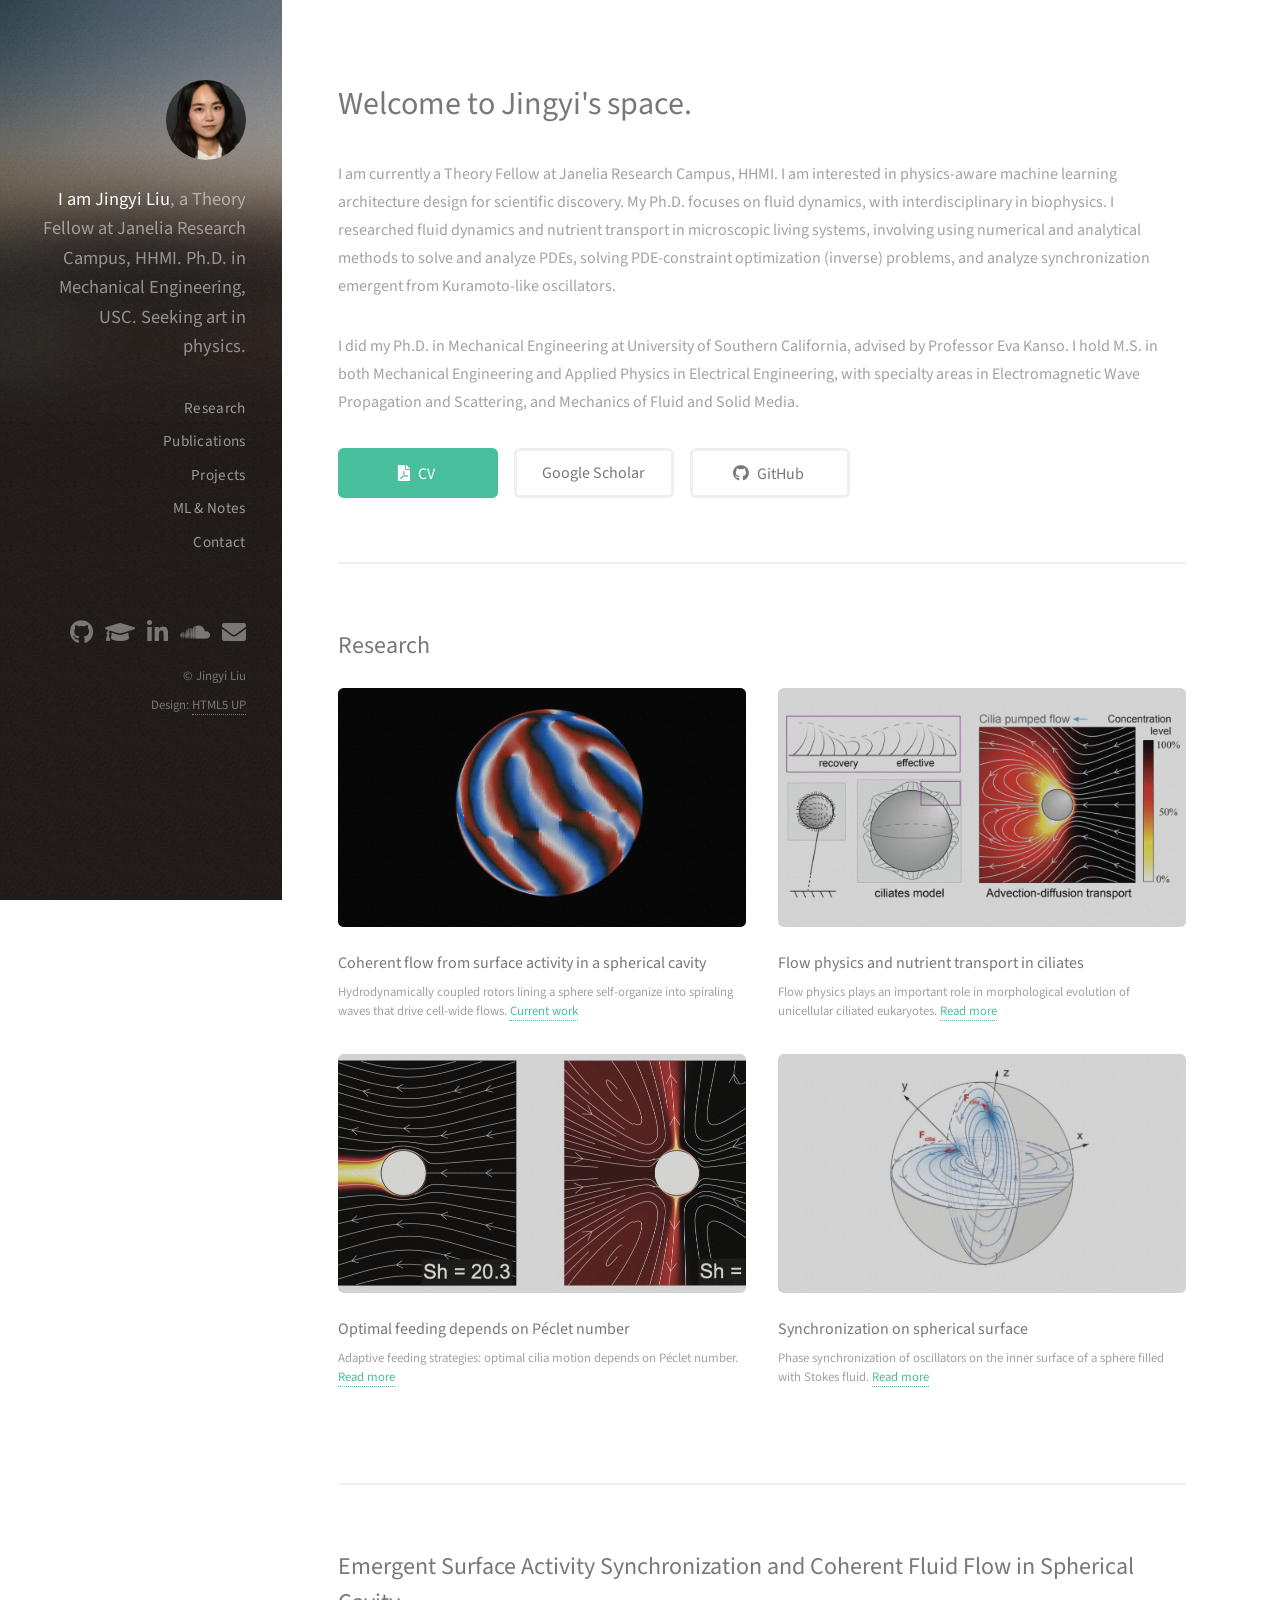
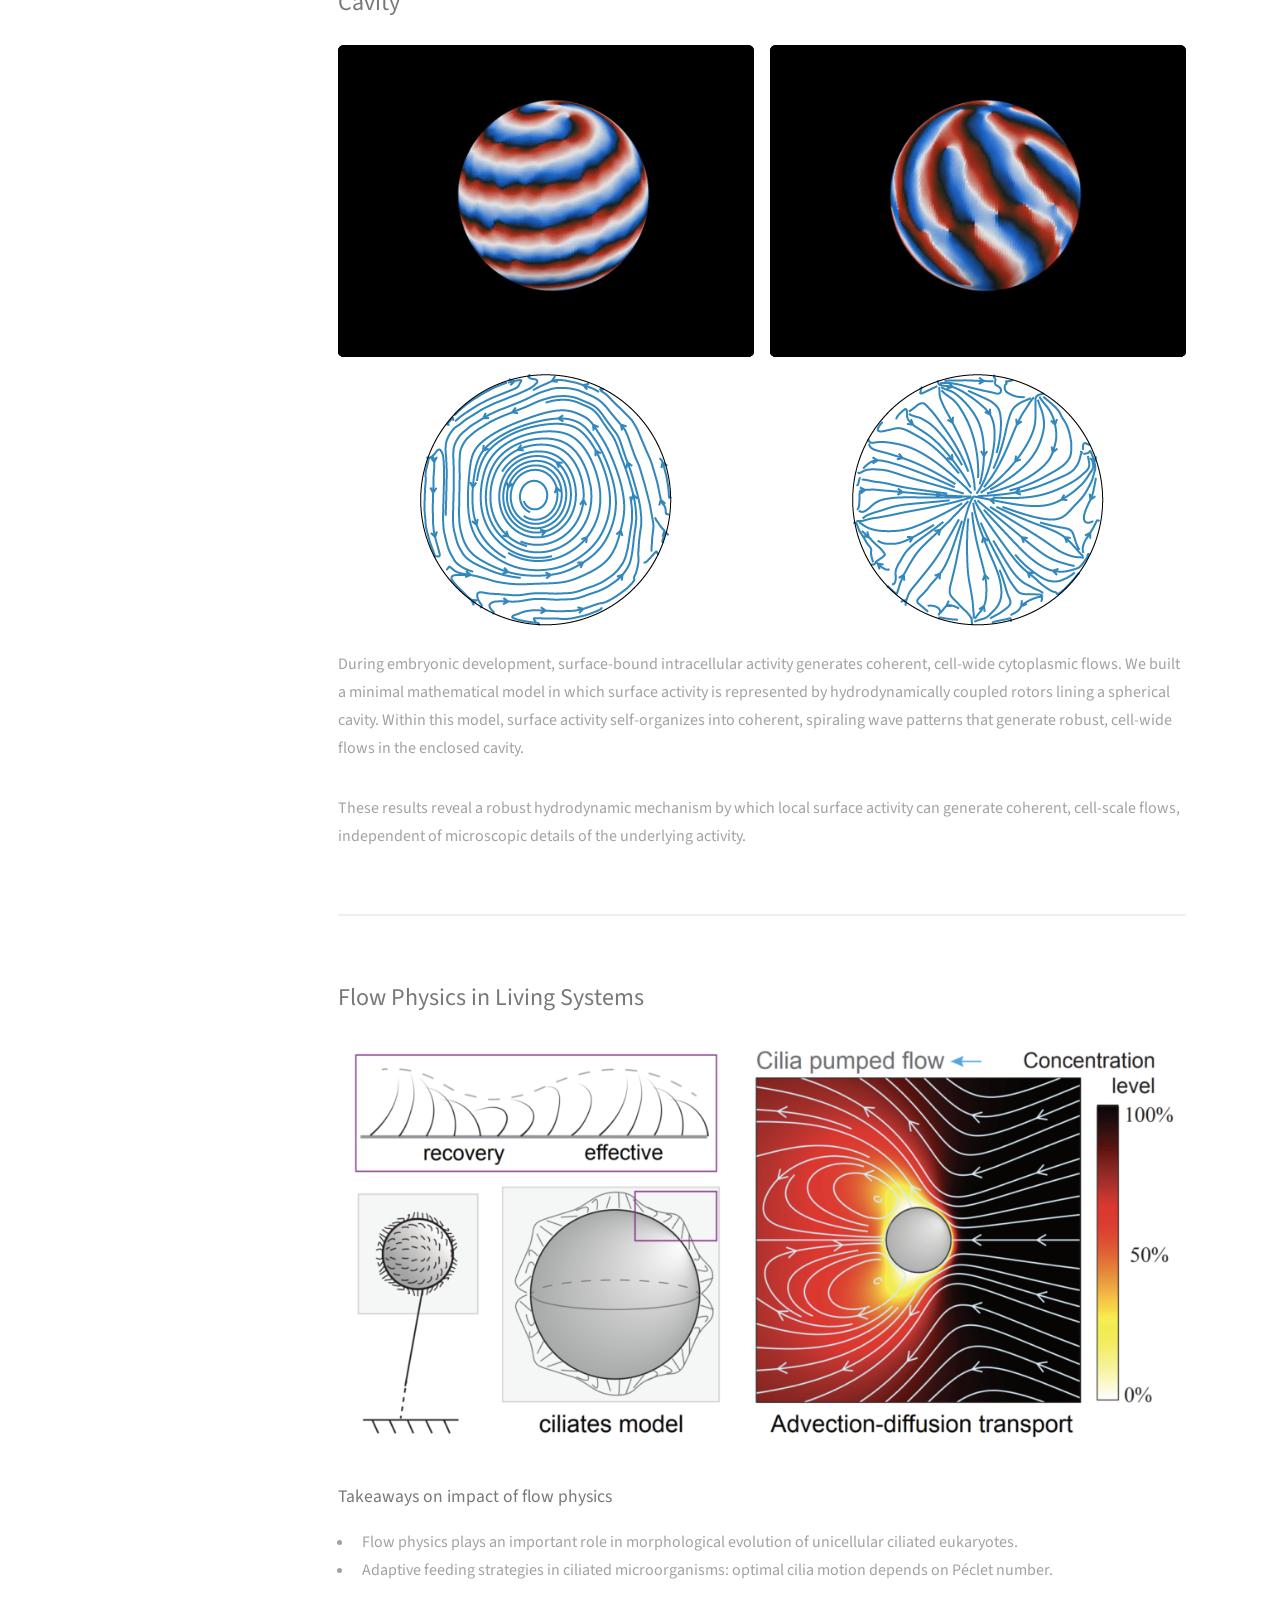
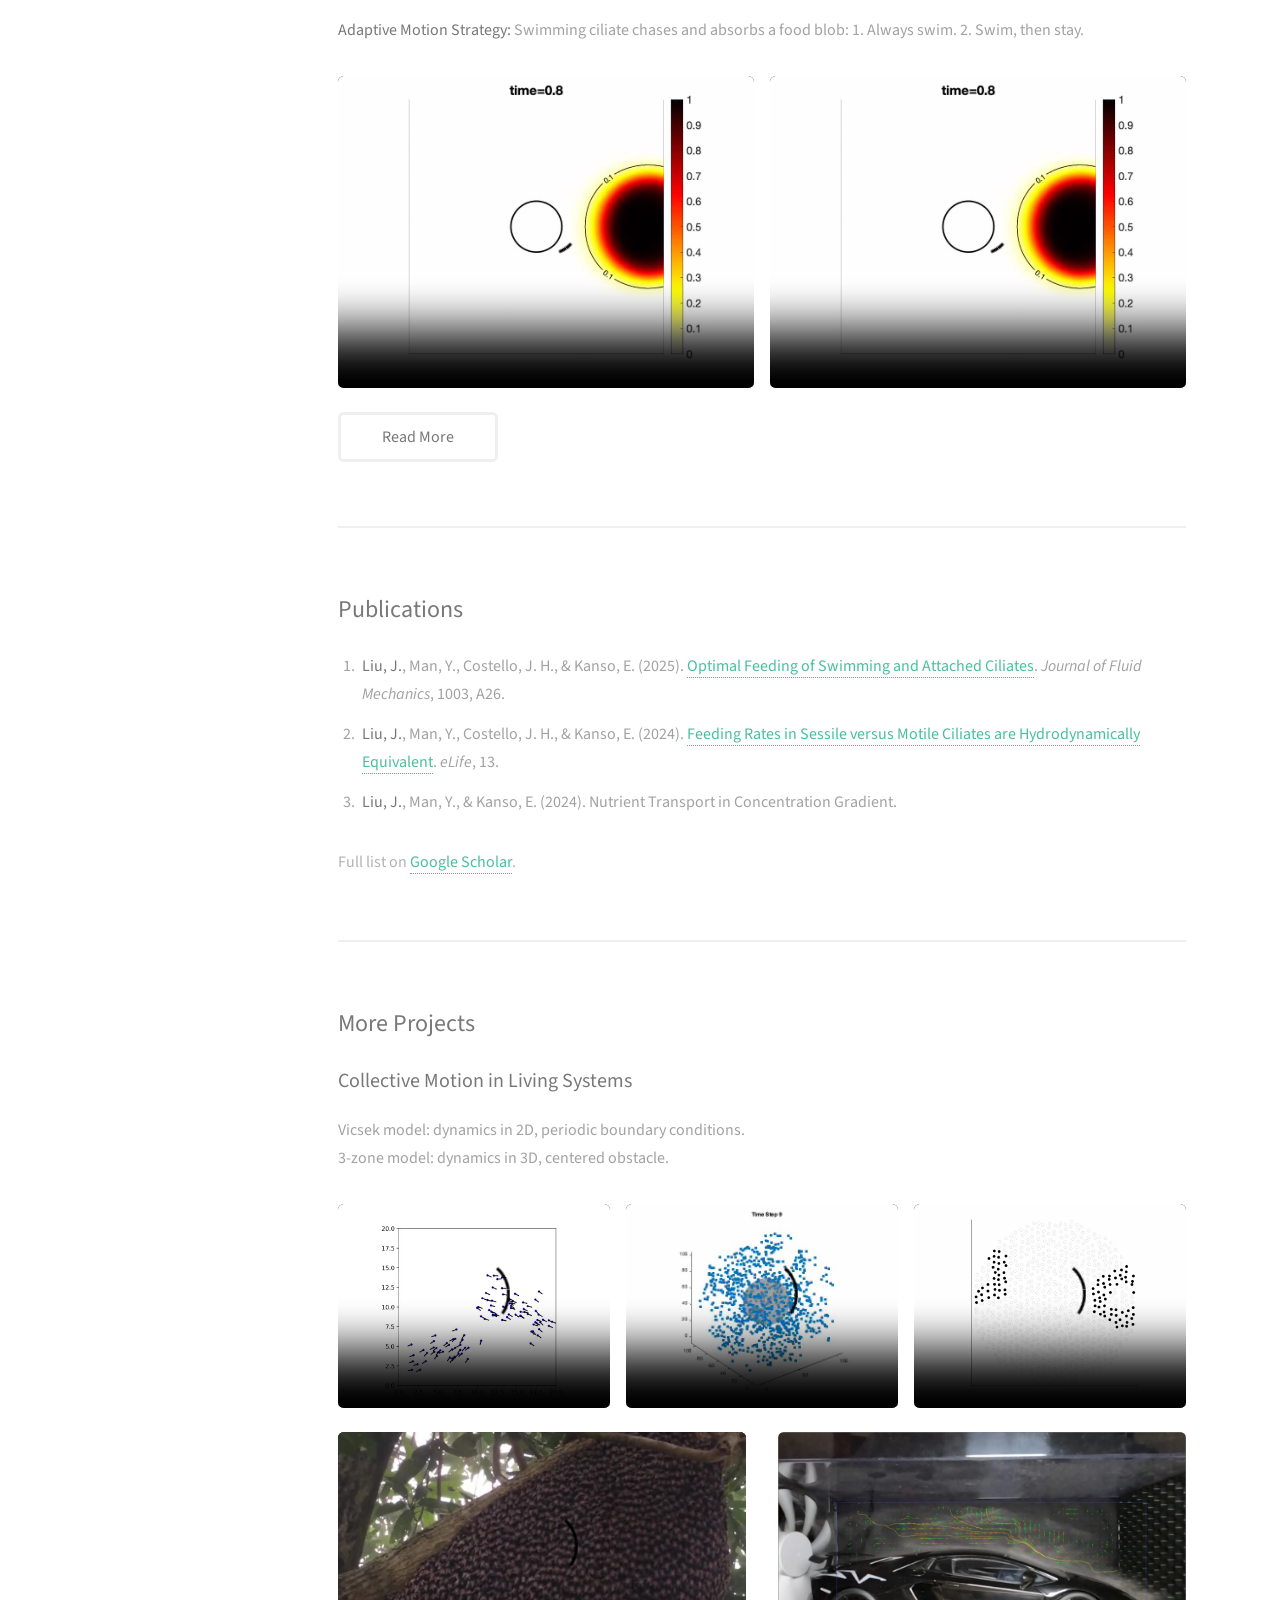
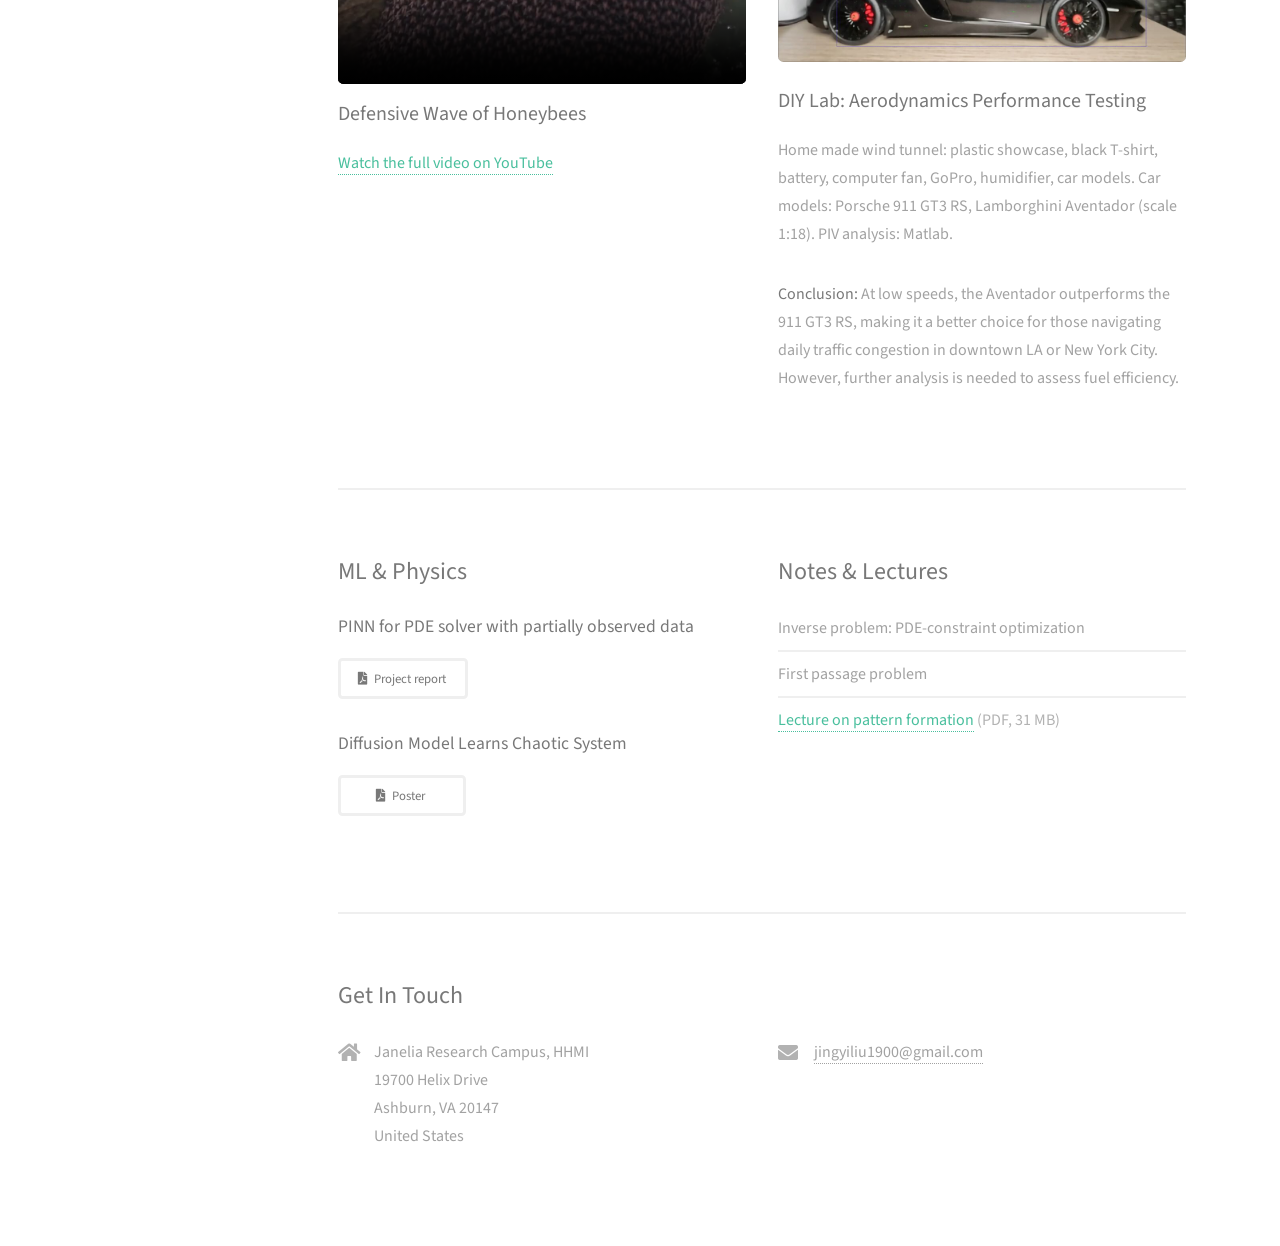
==== commit 3bb3987c: "Update site" ====
--- a/index.html
+++ b/index.html
@@ -4,25 +4,60 @@
 	html5up.net | @ajlkn
 	Free for personal and commercial use under the CCA 3.0 license (html5up.net/license)
 -->
-<html>
+<html lang="en">
 	<head>
-		<title>Jingyi Liu (Jenny) – Seeking art in physics</title>
+		<title>Jingyi Liu – Seeking art in physics</title>
 		<meta charset="utf-8" />
-		<meta name="viewport" content="width=device-width, initial-scale=1, user-scalable=no" />
-		<meta name="description" content="Jingyi Liu (Jenny), Theory Fellow at Janelia Research Campus, HHMI. Fluid dynamics, biophysics, and physics-aware machine learning." />
+		<meta name="viewport" content="width=device-width, initial-scale=1" />
+		<meta name="description" content="Jingyi Liu, Theory Fellow at Janelia Research Campus, HHMI. Fluid dynamics, biophysics, cilia-driven flows, synchronization, and physics-aware machine learning." />
+		<meta name="author" content="Jingyi Liu" />
+		<link rel="canonical" href="https://jingyiliu1900.github.io/" />
+		<meta property="og:type" content="profile" />
+		<meta property="og:title" content="Jingyi Liu – Seeking art in physics" />
+		<meta property="og:description" content="Theory Fellow at Janelia Research Campus, HHMI. Fluid dynamics, biophysics, and physics-aware machine learning." />
+		<meta property="og:url" content="https://jingyiliu1900.github.io/" />
+		<meta property="og:image" content="https://jingyiliu1900.github.io/media/web/alphasmooth_rotor1000_e10_rand1_last10T.jpg" />
+		<meta name="twitter:card" content="summary_large_image" />
 		<link rel="icon" href="media/2024/09/cropped-xiaohei-1-270x270.jpeg" />
 		<link rel="stylesheet" href="assets/css/main.css" />
 		<link rel="stylesheet" href="assets/css/custom.css" />
+		<script type="application/ld+json">
+		{
+			"@context": "https://schema.org",
+			"@type": "Person",
+			"name": "Jingyi Liu",
+			"url": "https://jingyiliu1900.github.io/",
+			"image": "https://jingyiliu1900.github.io/images/profile.jpg",
+			"jobTitle": "Theory Fellow",
+			"worksFor": { "@type": "Organization", "name": "Janelia Research Campus, HHMI" },
+			"alumniOf": { "@type": "CollegeOrUniversity", "name": "University of Southern California" },
+			"knowsAbout": ["Fluid dynamics", "Biophysics", "PDE-constrained optimization", "Synchronization", "Physics-informed machine learning"],
+			"sameAs": [
+				"https://scholar.google.com/citations?user=dZQCYCwAAAAJ",
+				"https://github.com/jingyiliu1900",
+				"https://www.linkedin.com/in/jingyi-liu-887433216"
+			]
+		}
+		</script>
 	</head>
 	<body class="is-preload">
 
 		<!-- Header -->
 			<header id="header">
 				<div class="inner">
-					<a href="index.html" class="image avatar"><img src="media/2024/09/cropped-xiaohei-1-270x270.jpeg" alt="Jingyi Liu" /></a>
-					<h1><strong>I am Jingyi Liu (Jenny)</strong>, a Theory Fellow at Janelia Research Campus, HHMI. <br />
+					<a href="#about" class="image avatar"><img src="images/profile.jpg" width="400" height="400" alt="Portrait of Jingyi Liu" /></a>
+					<h1><strong>I am Jingyi Liu</strong>, a Theory Fellow at Janelia Research Campus, HHMI. <br />
 					Ph.D. in Mechanical Engineering, USC. <br />
 					Seeking art in physics.</h1>
+					<nav aria-label="Sections">
+						<ul class="side-nav">
+							<li><a href="#research">Research</a></li>
+							<li><a href="#publications">Publications</a></li>
+							<li><a href="#projects">Projects</a></li>
+							<li><a href="#ml-notes">ML &amp; Notes</a></li>
+							<li><a href="#contact">Contact</a></li>
+						</ul>
+					</nav>
 				</div>
 			</header>
 
@@ -30,7 +65,7 @@
 			<div id="main">
 
 				<!-- About -->
-					<section id="one">
+					<section id="about">
 						<header class="major">
 							<h2>Welcome to Jingyi's space.</h2>
 						</header>
@@ -39,44 +74,49 @@
 						<ul class="actions">
 							<li><a href="media/2026/06/CV_JingyiLiu_202606.pdf" class="button primary icon solid fa-file-pdf">CV</a></li>
 							<li><a href="https://scholar.google.com/citations?user=dZQCYCwAAAAJ&amp;hl=en&amp;oi=ao" class="button">Google Scholar</a></li>
-						</ul>
-					</section>
-
-				<!-- Research gallery -->
-					<section id="two">
+							<li><a href="https://github.com/jingyiliu1900" class="button icon brands fa-github">GitHub</a></li>
+						</ul>
+					</section>
+
+				<!-- Research gallery (id="two" keeps the template's lightbox) -->
+					<section id="research">
 						<h2>Research</h2>
-						<div class="row">
-							<article class="col-6 col-12-xsmall work-item">
-								<a href="media/2026/06/rotor1000F1_e10_rand1_stream_z0_lastT10ave.png" class="image fit thumb"><img src="media/2026/06/rotor1000F1_e10_rand1_stream_z0_lastT10ave.png" alt="" /></a>
-								<h3>Emergent surface activity synchronization and coherent flow in a spherical cavity</h3>
-								<p>Hydrodynamically coupled rotors lining a sphere self-organize into spiraling waves that drive cell-wide flows. <a href="#surface-activity">See more</a></p>
-							</article>
-							<article class="col-6 col-12-xsmall work-item">
-								<a href="media/2023/11/pic1-1-1024x496.png" class="image fit thumb"><img src="media/2023/11/pic1-1-1024x496.png" alt="" /></a>
+						<div class="row" id="two">
+							<article class="col-6 col-12-xsmall work-item">
+								<a href="media/web/alphasmooth_rotor1000_e10_rand1_last10T.jpg" class="image fit thumb"><img src="media/web/alphasmooth_rotor1000_e10_rand1_last10T.jpg" width="960" height="720" loading="lazy" decoding="async" alt="Spiraling wave pattern of rotors on a sphere" /></a>
+								<h3>Coherent flow from surface activity in a spherical cavity</h3>
+								<p>Hydrodynamically coupled rotors lining a sphere self-organize into spiraling waves that drive cell-wide flows. <a href="#surface-activity">Current work</a></p>
+							</article>
+							<article class="col-6 col-12-xsmall work-item">
+								<a href="media/2023/11/pic1-1-1024x496.png" class="image fit thumb light"><img src="media/2023/11/pic1-1-1024x496.png" width="1024" height="496" loading="lazy" decoding="async" alt="Flow physics of ciliated microorganisms" /></a>
 								<h3>Flow physics and nutrient transport in ciliates</h3>
 								<p>Flow physics plays an important role in morphological evolution of unicellular ciliated eukaryotes. <a href="ciliates.html">Read more</a></p>
 							</article>
 							<article class="col-6 col-12-xsmall work-item">
-								<a href="media/2024/08/Screenshot-2024-08-26-at-10.56.54-PM-1024x478.png" class="image fit thumb"><img src="media/2024/08/Screenshot-2024-08-26-at-10.56.54-PM-1024x478.png" alt="" /></a>
-								<h3>Optimal feeding of attached ciliates depends on Péclet number</h3>
+								<a href="media/2024/08/Screenshot-2024-08-26-at-10.56.54-PM-1024x478.png" class="image fit thumb"><img src="media/2024/08/Screenshot-2024-08-26-at-10.56.54-PM-1024x478.png" width="1024" height="478" loading="lazy" decoding="async" alt="Concentration and flow fields around a sessile ciliate" /></a>
+								<h3>Optimal feeding depends on Péclet number</h3>
 								<p>Adaptive feeding strategies: optimal cilia motion depends on Péclet number. <a href="ciliates.html#peclet">Read more</a></p>
 							</article>
 							<article class="col-6 col-12-xsmall work-item">
-								<a href="media/2024/02/figure2-3-1024x1021.jpg" class="image fit thumb"><img src="media/2024/02/figure2-3-1024x1021.jpg" alt="" /></a>
+								<a href="media/2024/02/figure2-3-1024x1021.jpg" class="image fit thumb light"><img src="media/2024/02/figure2-3-1024x1021.jpg" width="1024" height="1021" loading="lazy" decoding="async" alt="Oscillators on a spherical surface" /></a>
 								<h3>Synchronization on spherical surface</h3>
 								<p>Phase synchronization of oscillators on the inner surface of a sphere filled with Stokes fluid. <a href="synchronization.html">Read more</a></p>
 							</article>
 						</div>
 					</section>
 
-				<!-- Surface activity -->
+				<!-- Current work -->
 					<section id="surface-activity">
-						<h2>Modeling: Emergent Surface Activity Synchronization and Coherent Fluid Flow in Spherical Cavity</h2>
+						<h2>Emergent Surface Activity Synchronization and Coherent Fluid Flow in Spherical Cavity</h2>
 						<div class="media-grid">
-							<video src="media/2026/06/alphasmooth_rotor1000_e00_rand1_last10T.mp4" autoplay loop muted playsinline controls></video>
-							<video src="media/2026/06/alphasmooth_rotor1000_e10_rand1_last10T.mp4" autoplay loop muted playsinline controls></video>
-							<img src="media/2026/06/rotor1000F1_e00_rand6_stream_z0_lastT10ave.png" alt="" />
-							<img src="media/2026/06/rotor1000F1_e10_rand1_stream_z0_lastT10ave.png" alt="" />
+							<video data-autoplay muted loop playsinline controls preload="none" poster="media/web/alphasmooth_rotor1000_e00_rand1_last10T.jpg" width="960" height="720">
+								<source src="media/web/alphasmooth_rotor1000_e00_rand1_last10T.mp4" type="video/mp4" />
+							</video>
+							<video data-autoplay muted loop playsinline controls preload="none" poster="media/web/alphasmooth_rotor1000_e10_rand1_last10T.jpg" width="960" height="720">
+								<source src="media/web/alphasmooth_rotor1000_e10_rand1_last10T.mp4" type="video/mp4" />
+							</video>
+							<img class="native" src="media/2026/06/rotor1000F1_e00_rand6_stream_z0_lastT10ave.png" width="252" height="253" loading="lazy" decoding="async" alt="Streamlines of the time-averaged flow in the cavity" />
+							<img class="native" src="media/2026/06/rotor1000F1_e10_rand1_stream_z0_lastT10ave.png" width="252" height="252" loading="lazy" decoding="async" alt="Streamlines of the time-averaged flow in the cavity" />
 						</div>
 						<p>During embryonic development, surface-bound intracellular activity generates coherent, cell-wide cytoplasmic flows. We built a minimal mathematical model in which surface activity is represented by hydrodynamically coupled rotors lining a spherical cavity. Within this model, surface activity self-organizes into coherent, spiraling wave patterns that generate robust, cell-wide flows in the enclosed cavity.</p>
 						<p>These results reveal a robust hydrodynamic mechanism by which local surface activity can generate coherent, cell-scale flows, independent of microscopic details of the underlying activity.</p>
@@ -84,10 +124,10 @@
 
 				<!-- Flow physics -->
 					<section id="flow-physics">
-						<h2>Modeling: Flow Physics in Living Systems</h2>
-						<div class="media-grid single">
-							<img src="media/2023/11/pic1-1-1024x496.png" alt="" />
-						</div>
+						<h2>Flow Physics in Living Systems</h2>
+						<figure>
+							<img src="media/2023/11/pic1-1-1024x496.png" width="1024" height="496" loading="lazy" decoding="async" alt="Overview of flow physics in ciliated microorganisms" />
+						</figure>
 						<h4>Takeaways on impact of flow physics</h4>
 						<ul>
 							<li>Flow physics plays an important role in morphological evolution of unicellular ciliated eukaryotes.</li>
@@ -95,77 +135,94 @@
 						</ul>
 						<p><strong>Adaptive Motion Strategy:</strong> Swimming ciliate chases and absorbs a food blob: 1. Always swim. 2. Swim, then stay.</p>
 						<div class="media-grid">
-							<video src="media/2024/10/visual_mot_blob1.mp4" autoplay loop muted playsinline controls></video>
-							<video src="media/2024/10/visual_mot_blob1_n12.mp4" autoplay loop muted playsinline controls></video>
+							<video data-autoplay muted loop playsinline controls preload="none" poster="media/web/visual_mot_blob1.jpg" width="960" height="720">
+								<source src="media/web/visual_mot_blob1.mp4" type="video/mp4" />
+							</video>
+							<video data-autoplay muted loop playsinline controls preload="none" poster="media/web/visual_mot_blob1_n12.jpg" width="960" height="720">
+								<source src="media/web/visual_mot_blob1_n12.mp4" type="video/mp4" />
+							</video>
 						</div>
 						<ul class="actions">
 							<li><a href="ciliates.html" class="button">Read More</a></li>
 						</ul>
 					</section>
 
-				<!-- Collective motion -->
-					<section id="collective-motion">
-						<h2>Modeling: Collective Motion in Living Systems</h2>
-						<p>Vicsek model: dynamics in 2D, periodic boundary conditions.<br />
-						3-zone model: dynamics in 3D, centered obstacle.</p>
-						<div class="media-grid">
-							<video src="media/2024/12/lollipops_simulation.mp4" autoplay loop muted playsinline controls></video>
-							<video src="media/2024/12/test.mp4" autoplay loop muted playsinline controls></video>
-						</div>
-						<div class="media-grid single">
-							<video src="media/2024/10/test006.mp4" autoplay loop muted playsinline controls></video>
-						</div>
-
-						<h3>Defensive wave of Honeybees</h3>
-						<div class="media-grid single">
-							<video src="media/2024/10/wave.mov" autoplay loop muted playsinline controls></video>
-						</div>
-						<p><a href="https://www.youtube.com/watch?v=8bNKU8GRYmU">Watch on YouTube</a></p>
-					</section>
-
-				<!-- ML -->
-					<section id="ml">
-						<h2>ML &amp; Physics</h2>
+				<!-- Publications -->
+					<section id="publications">
+						<h2>Publications</h2>
+						<ol class="refs">
+							<li><strong>Liu, J.</strong>, Man, Y., Costello, J. H., &amp; Kanso, E. (2025). <a href="https://arxiv.org/pdf/2404.13467">Optimal Feeding of Swimming and Attached Ciliates</a>. <span class="venue">Journal of Fluid Mechanics</span>, 1003, A26.</li>
+							<li><strong>Liu, J.</strong>, Man, Y., Costello, J. H., &amp; Kanso, E. (2024). <a href="https://elifesciences.org/reviewed-preprints/99003v1">Feeding Rates in Sessile versus Motile Ciliates are Hydrodynamically Equivalent</a>. <span class="venue">eLife</span>, 13.</li>
+							<li><strong>Liu, J.</strong>, Man, Y., &amp; Kanso, E. (2024). Nutrient Transport in Concentration Gradient.</li>
+						</ol>
+						<p class="muted">Full list on <a href="https://scholar.google.com/citations?user=dZQCYCwAAAAJ&amp;hl=en&amp;oi=ao">Google Scholar</a>.</p>
+					</section>
+
+				<!-- Side projects -->
+					<section id="projects">
+						<h2>More Projects</h2>
+
+						<article>
+							<h3>Collective Motion in Living Systems</h3>
+							<p>Vicsek model: dynamics in 2D, periodic boundary conditions.<br />
+							3-zone model: dynamics in 3D, centered obstacle.</p>
+							<div class="media-grid three">
+								<video data-autoplay muted loop playsinline controls preload="none" poster="media/web/lollipops_simulation.jpg" width="960" height="720">
+									<source src="media/web/lollipops_simulation.mp4" type="video/mp4" />
+								</video>
+								<video data-autoplay muted loop playsinline controls preload="none" poster="media/web/test.jpg" width="560" height="420">
+									<source src="media/web/test.mp4" type="video/mp4" />
+								</video>
+								<video data-autoplay muted loop playsinline controls preload="none" poster="media/web/test006.jpg" width="960" height="720">
+									<source src="media/web/test006.mp4" type="video/mp4" />
+								</video>
+							</div>
+						</article>
+
+						<div class="project-grid">
+							<article>
+								<video data-autoplay muted loop playsinline controls preload="none" poster="media/web/wave.jpg" width="960" height="592">
+									<source src="media/web/wave.mp4" type="video/mp4" />
+								</video>
+								<h3>Defensive Wave of Honeybees</h3>
+								<p><a href="https://www.youtube.com/watch?v=8bNKU8GRYmU">Watch the full video on YouTube</a></p>
+							</article>
+							<article>
+								<img src="media/2024/02/PIVlab_frame90-1024x576.jpg" width="1024" height="576" loading="lazy" decoding="async" alt="PIV analysis of airflow over a model car" style="border-radius:0.35em" />
+								<h3>DIY Lab: Aerodynamics Performance Testing</h3>
+								<p>Home made wind tunnel: plastic showcase, black T-shirt, battery, computer fan, GoPro, humidifier, car models. Car models: Porsche 911 GT3 RS, Lamborghini Aventador (scale 1:18). PIV analysis: Matlab.</p>
+								<p><strong>Conclusion:</strong> At low speeds, the Aventador outperforms the 911 GT3 RS, making it a better choice for those navigating daily traffic congestion in downtown LA or New York City. However, further analysis is needed to assess fuel efficiency.</p>
+							</article>
+						</div>
+					</section>
+
+				<!-- ML & Notes -->
+					<section id="ml-notes">
 						<div class="row">
 							<div class="col-6 col-12-small">
-								<h3>PINN for PDE solver with partially observed data</h3>
+								<h2>ML &amp; Physics</h2>
+								<h4>PINN for PDE solver with partially observed data</h4>
 								<ul class="actions">
 									<li><a href="media/2024/09/AME508_Project_Jingyi_Liu.pdf" class="button small icon solid fa-file-pdf">Project report</a></li>
 								</ul>
-							</div>
-							<div class="col-6 col-12-small">
-								<h3>Diffusion Model Learns Chaotic System</h3>
+								<h4>Diffusion Model Learns Chaotic System</h4>
 								<ul class="actions">
 									<li><a href="media/2026/06/Data-Assimilation-poster.pdf" class="button small icon solid fa-file-pdf">Poster</a></li>
 								</ul>
 							</div>
-						</div>
-					</section>
-
-				<!-- Notes -->
-					<section id="notes">
-						<h2>Notes &amp; Lectures</h2>
-						<ul class="alt">
-							<li><a href="https://jingyiliu.net/wp-content/uploads/2024/08/Optimization_pde_constraint.pdf">Inverse problem: PDE-constraint optimization</a> (PDF)</li>
-							<li>First passage problem</li>
-							<li><a href="media/2024/12/Introduction-to-pattern-formation.pdf">Lecture on pattern formation</a> (PDF)</li>
-						</ul>
-					</section>
-
-				<!-- DIY -->
-					<section id="diy">
-						<h2>DIY Labs: Aerodynamics Performance Testing</h2>
-						<div class="media-grid single">
-							<img src="media/2024/02/PIVlab_frame90-1024x576.jpg" alt="PIV analysis of airflow over a model car" />
-						</div>
-						<p>Home made wind tunnel: plastic showcase, black T-shirt, battery, computer fan, GoPro, humidifier, car models.<br />
-						Car models: Porsche 911 GT3 RS, Lamborghini Aventador (scale 1:18).<br />
-						PIV analysis: Matlab.</p>
-						<p><strong>Conclusion:</strong> At low speeds, the Aventador outperforms the 911 GT3 RS, making it a better choice for those navigating daily traffic congestion in downtown LA or New York City. However, further analysis is needed to assess fuel efficiency.</p>
+							<div class="col-6 col-12-small">
+								<h2>Notes &amp; Lectures</h2>
+								<ul class="alt">
+									<li>Inverse problem: PDE-constraint optimization</li>
+									<li>First passage problem</li>
+									<li><a href="media/2024/12/Introduction-to-pattern-formation.pdf">Lecture on pattern formation</a> <span class="muted">(PDF, 31 MB)</span></li>
+								</ul>
+							</div>
+						</div>
 					</section>
 
 				<!-- Contact -->
-					<section id="three">
+					<section id="contact">
 						<h2>Get In Touch</h2>
 						<div class="row">
 							<div class="col-6 col-12-small">
@@ -215,6 +272,7 @@
 			<script src="assets/js/breakpoints.min.js"></script>
 			<script src="assets/js/util.js"></script>
 			<script src="assets/js/main.js"></script>
+			<script src="assets/js/media.js"></script>
 
 	</body>
 </html>
--- a/assets/css/custom.css
+++ b/assets/css/custom.css
@@ -1,6 +1,50 @@
 /* Additions on top of Strata (main.css) for jingyiliu1900.github.io */
 
-/* Videos and figures inside the main column */
+/* ---------- Avatar: keep it round, not stretched ---------- */
+#header .image.avatar img {
+	width: 100%;
+	height: auto;
+	aspect-ratio: 1 / 1;
+	object-fit: cover;
+	border-radius: 100%;
+}
+
+/* ---------- Sidebar section nav ---------- */
+#header .side-nav {
+	list-style: none;
+	margin: 2em 0 0 0;
+	padding: 0;
+}
+
+#header .side-nav li {
+	padding: 0;
+	margin: 0 0 0.35em 0;
+}
+
+#header .side-nav a {
+	color: rgba(255, 255, 255, 0.55);
+	border-bottom: 0;
+	font-size: 0.95em;
+	letter-spacing: 0.02em;
+}
+
+#header .side-nav a:hover,
+#header .side-nav a:focus-visible {
+	color: #ffffff;
+}
+
+@media screen and (max-width: 980px) {
+	#header .side-nav {
+		display: flex;
+		flex-wrap: wrap;
+		justify-content: center;
+		gap: 0.25em 1.25em;
+		margin-top: 1.5em;
+	}
+	#header .side-nav li { margin: 0; }
+}
+
+/* ---------- Media ---------- */
 #main video {
 	display: block;
 	width: 100%;
@@ -9,6 +53,11 @@
 	background: #000;
 }
 
+#main img {
+	max-width: 100%;
+	height: auto;
+}
+
 .media-grid {
 	display: grid;
 	grid-template-columns: repeat(2, minmax(0, 1fr));
@@ -20,11 +69,53 @@
 	grid-template-columns: minmax(0, 1fr);
 }
 
+.media-grid.three {
+	grid-template-columns: repeat(3, minmax(0, 1fr));
+}
+
+@media screen and (max-width: 736px) {
+	.media-grid.three { grid-template-columns: repeat(2, minmax(0, 1fr)); }
+}
+
 .media-grid img {
 	display: block;
 	width: 100%;
-	height: auto;
 	border-radius: 0.35em;
+}
+
+/* Small images (e.g. 252px flow maps) stay at native size instead of blurring */
+.media-grid img.native {
+	width: auto;
+	max-width: 100%;
+	justify-self: center;
+	align-self: center;
+}
+
+/* Images in a row at equal height: flex-grow = each image's aspect ratio
+   (set inline as style="--ar: w/h"), so widths are proportional to aspect. */
+.equal-row {
+	display: flex;
+	align-items: flex-start;
+	gap: 0.75em;
+	margin: 0 0 1.5em 0;
+}
+
+.equal-row > img {
+	flex: var(--ar) 1 0;
+	min-width: 0;
+	width: 0;
+	border-radius: 0.35em;
+}
+
+figure {
+	margin: 0 0 1.5em 0;
+}
+
+figcaption,
+.caption {
+	font-size: 0.9em;
+	color: #a2a2a2;
+	margin-top: 0.5em;
 }
 
 @media screen and (max-width: 480px) {
@@ -33,25 +124,112 @@
 	}
 }
 
-.caption {
-	font-size: 0.9em;
-	color: #a2a2a2;
-	margin-top: -0.75em;
-}
-
-/* Gallery thumbs: crop real figures to a uniform shape */
+/* ---------- Research gallery ---------- */
 .work-item .image.thumb img {
 	aspect-ratio: 370 / 217;
 	object-fit: cover;
+	background: #000;
+}
+
+.work-item .image.thumb.light img {
 	background: #fff;
-}
-
-/* Reference list on research pages */
+	object-fit: contain;
+}
+
+/* ---------- Side projects grid ---------- */
+.project-grid {
+	display: grid;
+	grid-template-columns: repeat(2, minmax(0, 1fr));
+	gap: 2em;
+}
+
+.project-grid > article {
+	min-width: 0;
+}
+
+.project-grid h3 {
+	margin-top: 0.75em;
+}
+
+@media screen and (max-width: 736px) {
+	.project-grid { grid-template-columns: minmax(0, 1fr); }
+}
+
+/* ---------- Publications ---------- */
 ol.refs li {
 	margin-bottom: 0.75em;
 }
 
+ol.refs .venue {
+	font-style: italic;
+}
+
+/* ---------- Misc ---------- */
 .back-link {
 	display: inline-block;
 	margin-bottom: 2em;
 }
+
+.muted {
+	color: #b2b2b2;
+}
+
+@media (prefers-reduced-motion: reduce) {
+	* { scroll-behavior: auto !important; }
+}
+
+/* ---------- Narrower sidebar on wide screens ---------- */
+@media screen and (min-width: 981px) {
+	:root {
+		--sidebar: clamp(16rem, 22vw, 20rem);
+	}
+
+	#header {
+		width: var(--sidebar);
+		padding: 5em 2.25em 2.5em 2.25em;
+	}
+
+	#header h1 {
+		font-size: 1.15em;
+		line-height: 1.6em;
+	}
+
+	#header .image.avatar {
+		width: 5em;
+	}
+
+	/* Stack name, links and social icons together instead of pinning
+	   the icons to the bottom of the screen */
+	#header {
+		justify-content: flex-start;
+		overflow-y: auto;
+	}
+
+	#header > .inner {
+		flex-grow: 0;
+		margin-bottom: 0;
+	}
+
+	#header #footer {
+		margin-top: 2.5em;
+	}
+
+	#header #footer .icons {
+		white-space: nowrap;
+	}
+
+	#header #footer .icons li {
+		padding: 0 0.55em 0 0;
+	}
+
+	#header #footer .icons li:last-child {
+		padding-right: 0;
+	}
+
+	#main {
+		margin-left: var(--sidebar);
+		width: calc(100% - var(--sidebar));
+		max-width: 60em;
+		padding: 5em 3.5em 4em 3.5em;
+	}
+}
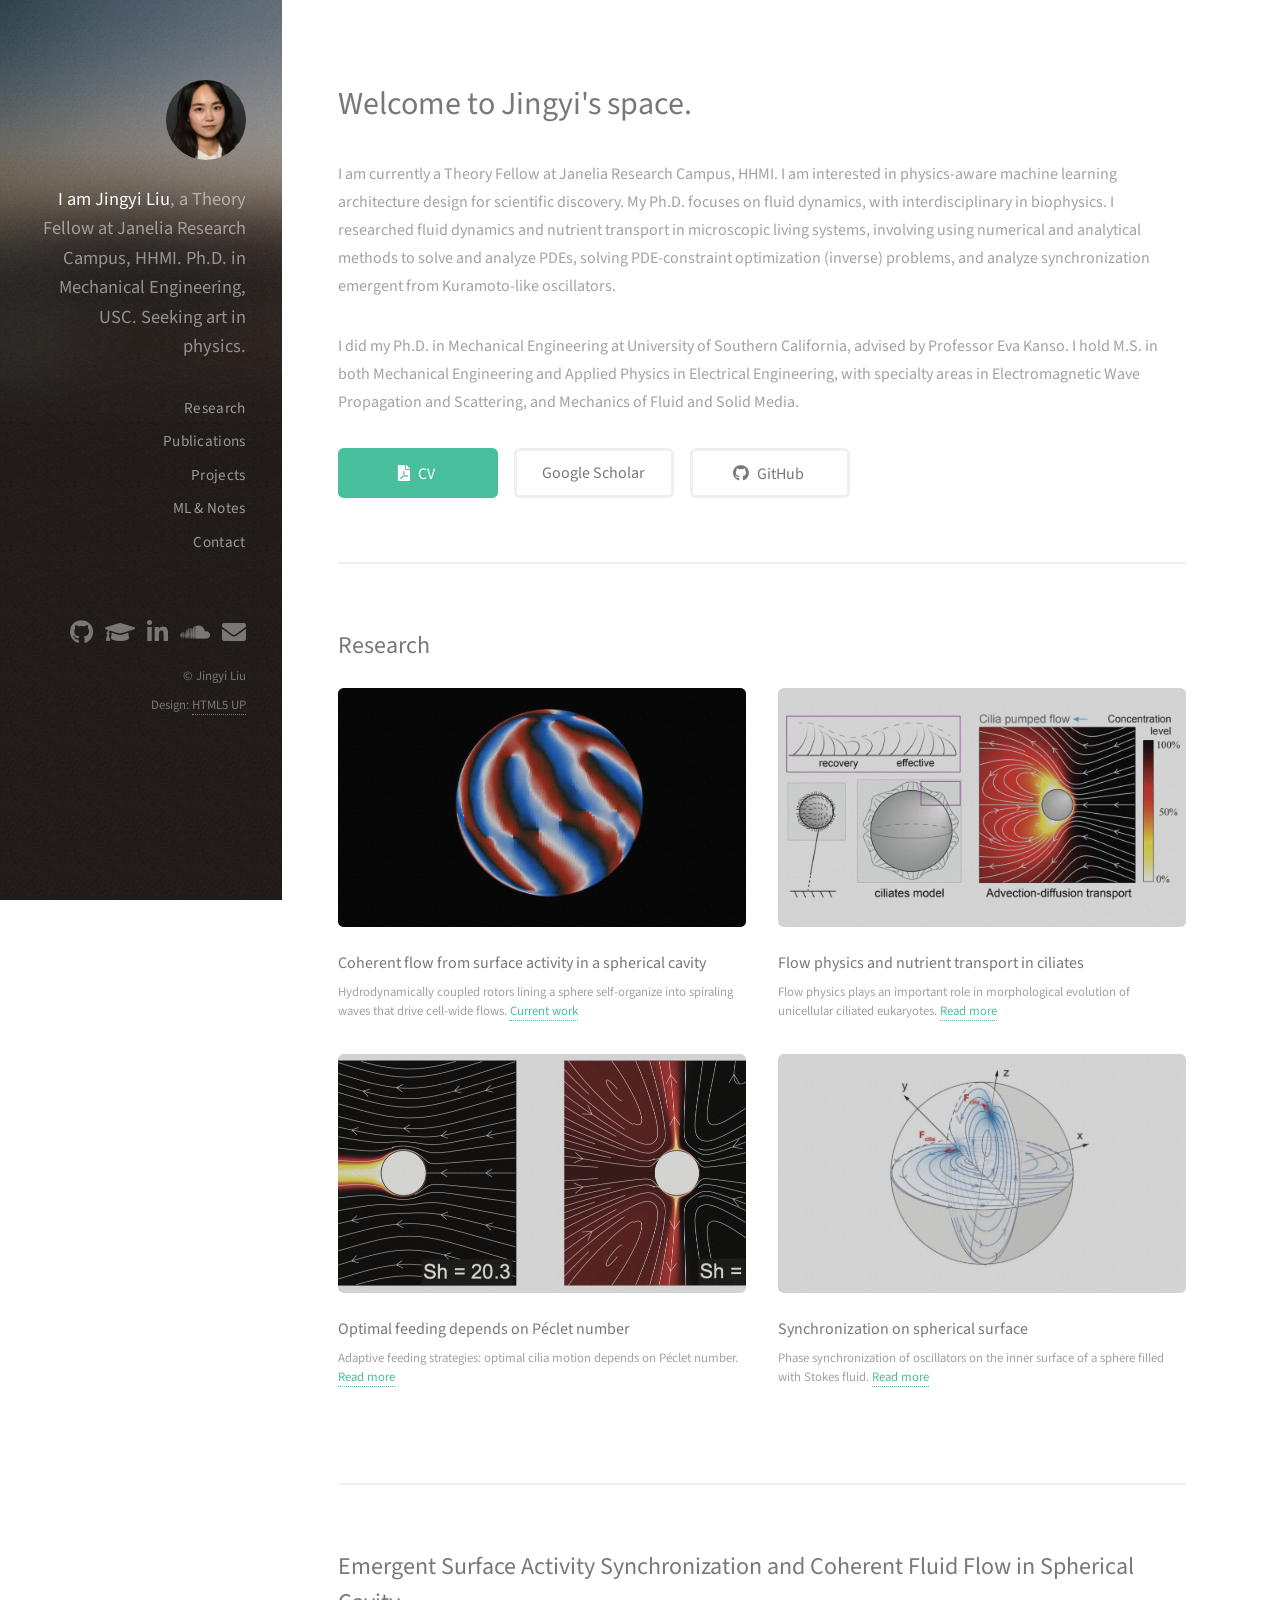
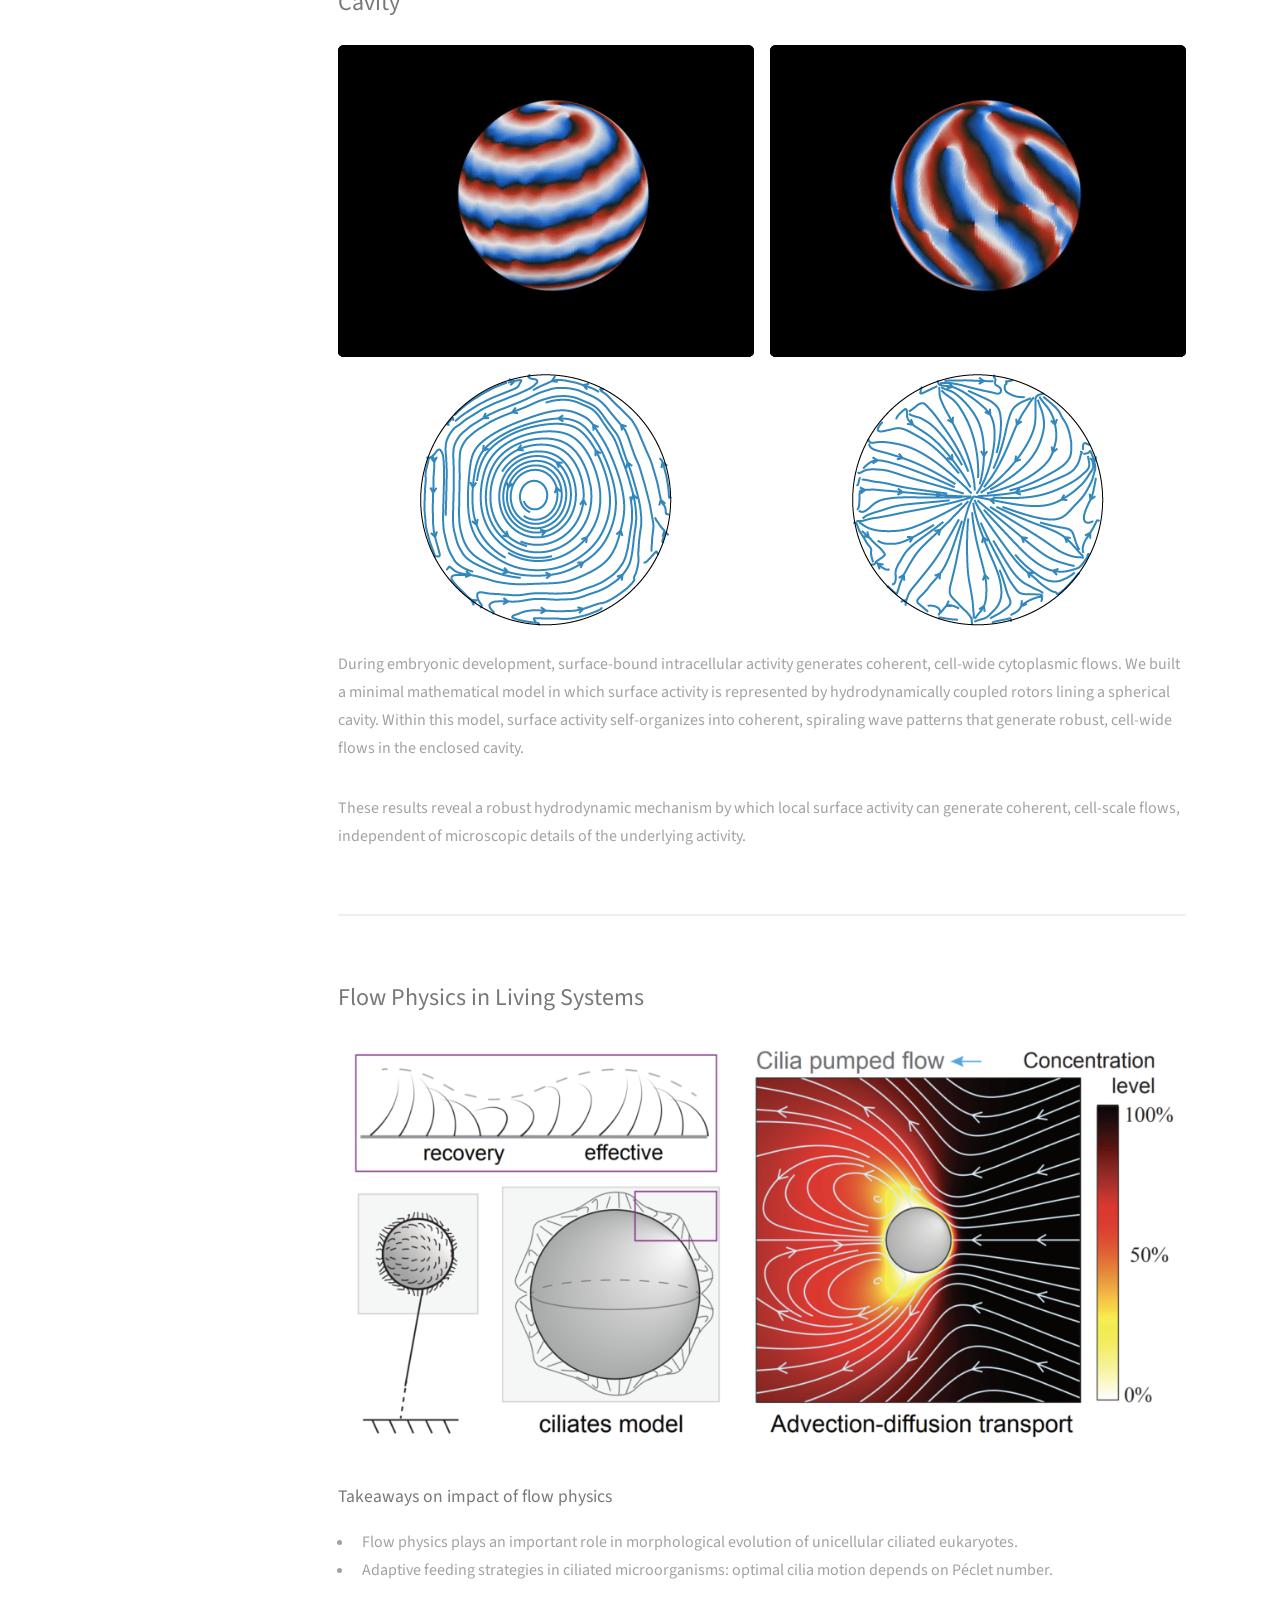
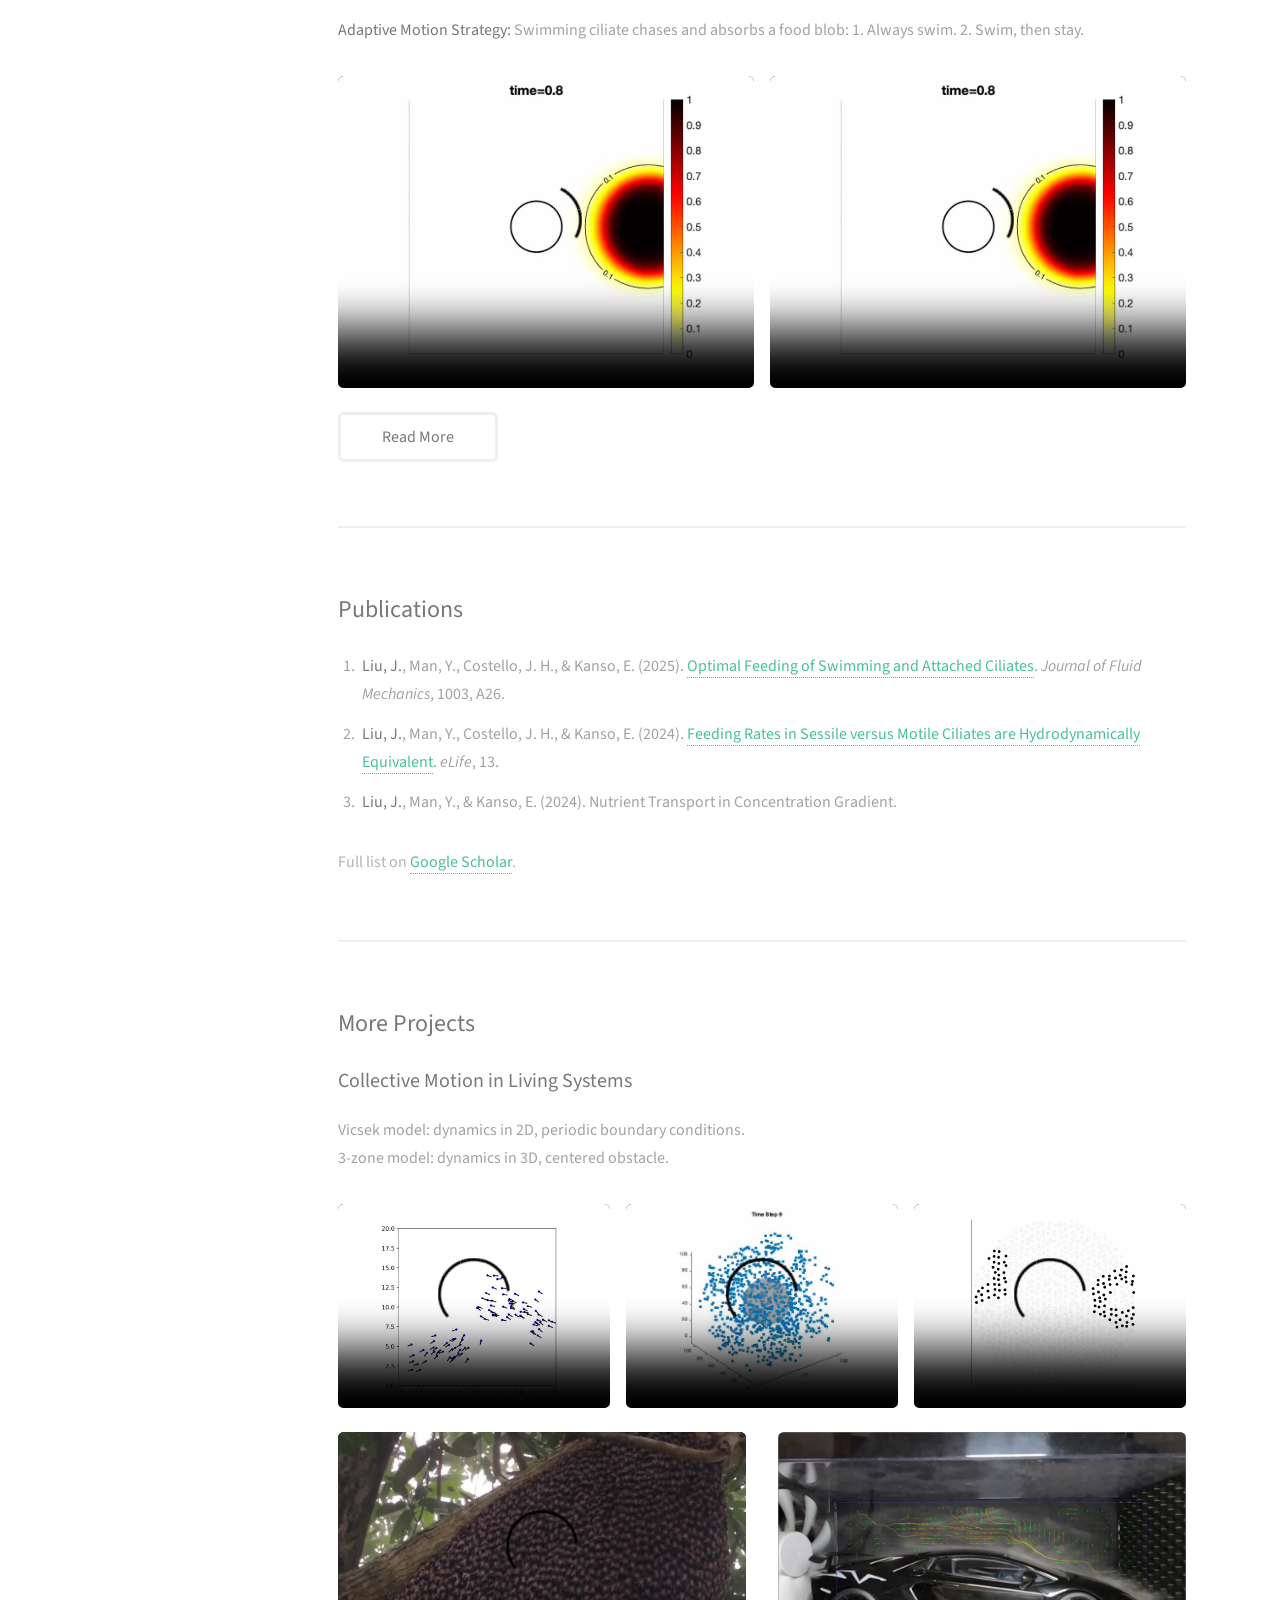
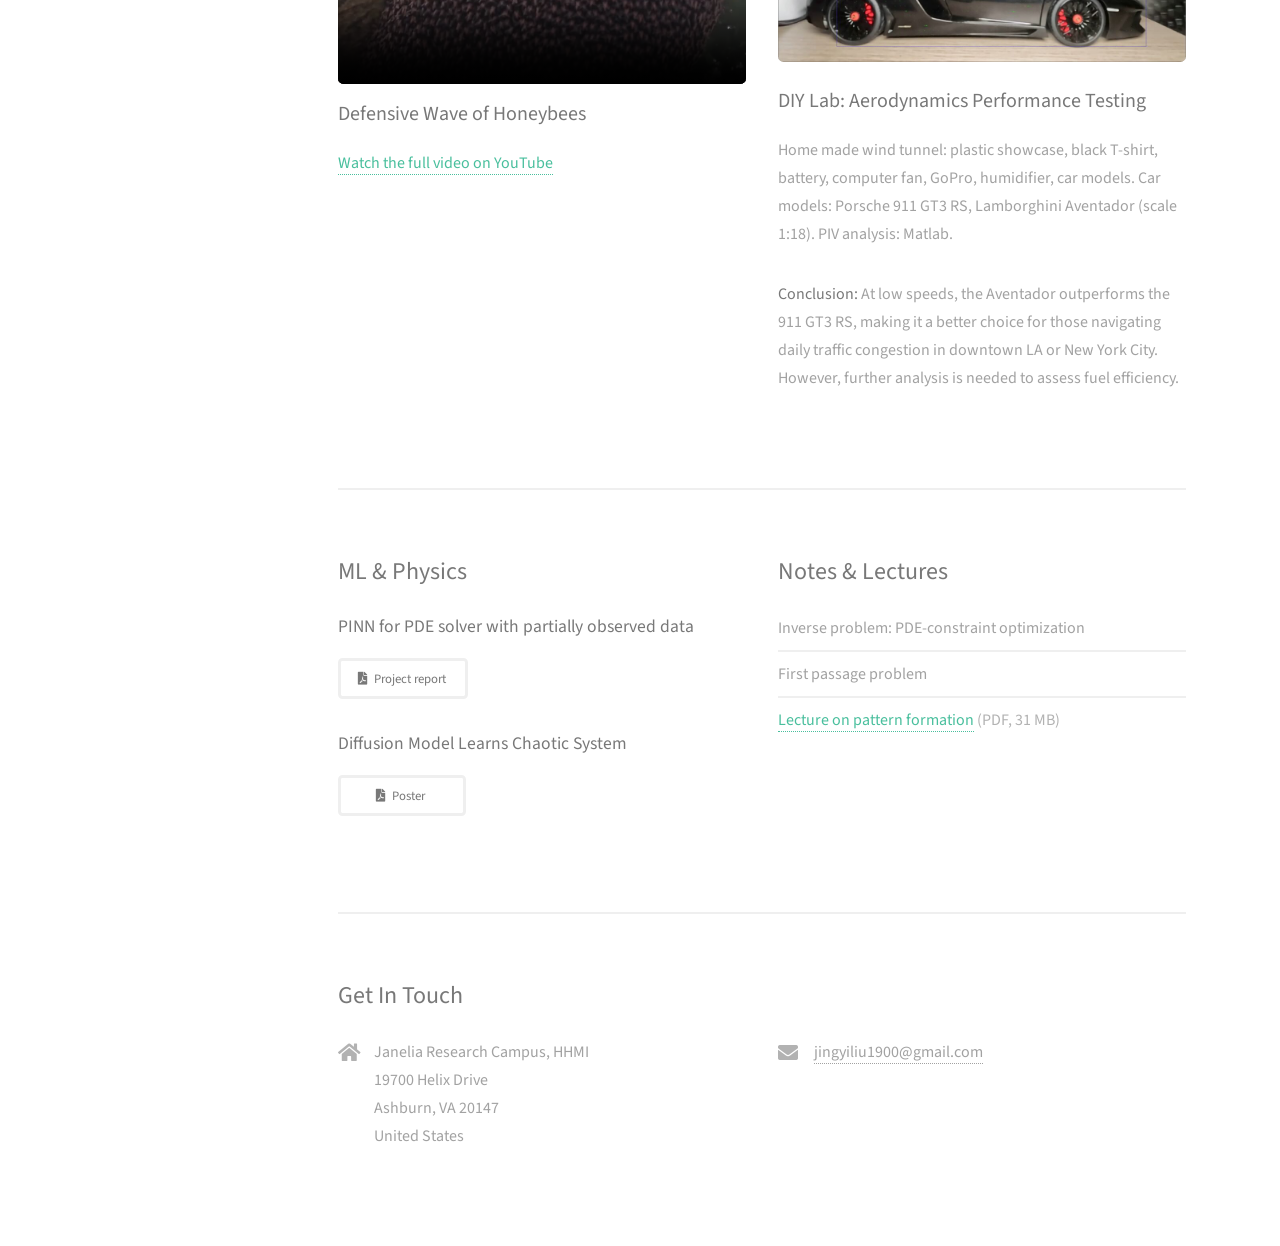
==== commit 8cd7f129: "Update site" ====
--- a/index.html
+++ b/index.html
@@ -109,10 +109,10 @@
 					<section id="surface-activity">
 						<h2>Emergent Surface Activity Synchronization and Coherent Fluid Flow in Spherical Cavity</h2>
 						<div class="media-grid">
-							<video data-autoplay muted loop playsinline controls preload="none" poster="media/web/alphasmooth_rotor1000_e00_rand1_last10T.jpg" width="960" height="720">
+							<video data-autoplay muted loop playsinline controls preload="none" poster="media/web/alphasmooth_rotor1000_e00_rand1_last10T.jpg" width="960" height="720" style="aspect-ratio: 960 / 720">
 								<source src="media/web/alphasmooth_rotor1000_e00_rand1_last10T.mp4" type="video/mp4" />
 							</video>
-							<video data-autoplay muted loop playsinline controls preload="none" poster="media/web/alphasmooth_rotor1000_e10_rand1_last10T.jpg" width="960" height="720">
+							<video data-autoplay muted loop playsinline controls preload="none" poster="media/web/alphasmooth_rotor1000_e10_rand1_last10T.jpg" width="960" height="720" style="aspect-ratio: 960 / 720">
 								<source src="media/web/alphasmooth_rotor1000_e10_rand1_last10T.mp4" type="video/mp4" />
 							</video>
 							<img class="native" src="media/2026/06/rotor1000F1_e00_rand6_stream_z0_lastT10ave.png" width="252" height="253" loading="lazy" decoding="async" alt="Streamlines of the time-averaged flow in the cavity" />
@@ -135,10 +135,10 @@
 						</ul>
 						<p><strong>Adaptive Motion Strategy:</strong> Swimming ciliate chases and absorbs a food blob: 1. Always swim. 2. Swim, then stay.</p>
 						<div class="media-grid">
-							<video data-autoplay muted loop playsinline controls preload="none" poster="media/web/visual_mot_blob1.jpg" width="960" height="720">
+							<video data-autoplay muted loop playsinline controls preload="none" poster="media/web/visual_mot_blob1.jpg" width="960" height="720" style="aspect-ratio: 960 / 720">
 								<source src="media/web/visual_mot_blob1.mp4" type="video/mp4" />
 							</video>
-							<video data-autoplay muted loop playsinline controls preload="none" poster="media/web/visual_mot_blob1_n12.jpg" width="960" height="720">
+							<video data-autoplay muted loop playsinline controls preload="none" poster="media/web/visual_mot_blob1_n12.jpg" width="960" height="720" style="aspect-ratio: 960 / 720">
 								<source src="media/web/visual_mot_blob1_n12.mp4" type="video/mp4" />
 							</video>
 						</div>
@@ -167,13 +167,13 @@
 							<p>Vicsek model: dynamics in 2D, periodic boundary conditions.<br />
 							3-zone model: dynamics in 3D, centered obstacle.</p>
 							<div class="media-grid three">
-								<video data-autoplay muted loop playsinline controls preload="none" poster="media/web/lollipops_simulation.jpg" width="960" height="720">
+								<video data-autoplay muted loop playsinline controls preload="none" poster="media/web/lollipops_simulation.jpg" width="960" height="720" style="aspect-ratio: 960 / 720">
 									<source src="media/web/lollipops_simulation.mp4" type="video/mp4" />
 								</video>
-								<video data-autoplay muted loop playsinline controls preload="none" poster="media/web/test.jpg" width="560" height="420">
+								<video data-autoplay muted loop playsinline controls preload="none" poster="media/web/test.jpg" width="560" height="420" style="aspect-ratio: 560 / 420">
 									<source src="media/web/test.mp4" type="video/mp4" />
 								</video>
-								<video data-autoplay muted loop playsinline controls preload="none" poster="media/web/test006.jpg" width="960" height="720">
+								<video data-autoplay muted loop playsinline controls preload="none" poster="media/web/test006.jpg" width="960" height="720" style="aspect-ratio: 960 / 720">
 									<source src="media/web/test006.mp4" type="video/mp4" />
 								</video>
 							</div>
@@ -181,7 +181,7 @@
 
 						<div class="project-grid">
 							<article>
-								<video data-autoplay muted loop playsinline controls preload="none" poster="media/web/wave.jpg" width="960" height="592">
+								<video data-autoplay muted loop playsinline controls preload="none" poster="media/web/wave.jpg" width="960" height="592" style="aspect-ratio: 960 / 592">
 									<source src="media/web/wave.mp4" type="video/mp4" />
 								</video>
 								<h3>Defensive Wave of Honeybees</h3>
--- a/assets/css/custom.css
+++ b/assets/css/custom.css
@@ -49,6 +49,9 @@
 	display: block;
 	width: 100%;
 	height: auto;
+	/* Shape comes from the inline aspect-ratio on each video; contain keeps
+	   the poster undistorted in Safari before the video loads. */
+	object-fit: contain;
 	border-radius: 0.35em;
 	background: #000;
 }
@@ -77,9 +80,15 @@
 	.media-grid.three { grid-template-columns: repeat(2, minmax(0, 1fr)); }
 }
 
+.media-grid > * {
+	/* Safari stretches images and videos to the grid row height otherwise */
+	align-self: start;
+}
+
 .media-grid img {
 	display: block;
 	width: 100%;
+	height: auto;
 	border-radius: 0.35em;
 }
 
@@ -100,10 +109,15 @@
 	margin: 0 0 1.5em 0;
 }
 
-.equal-row > img {
-	flex: var(--ar) 1 0;
+.equal-row > div {
+	flex: var(--ar) 1 0%;
 	min-width: 0;
-	width: 0;
+}
+
+.equal-row > div > img {
+	display: block;
+	width: 100%;
+	height: auto;
 	border-radius: 0.35em;
 }
 
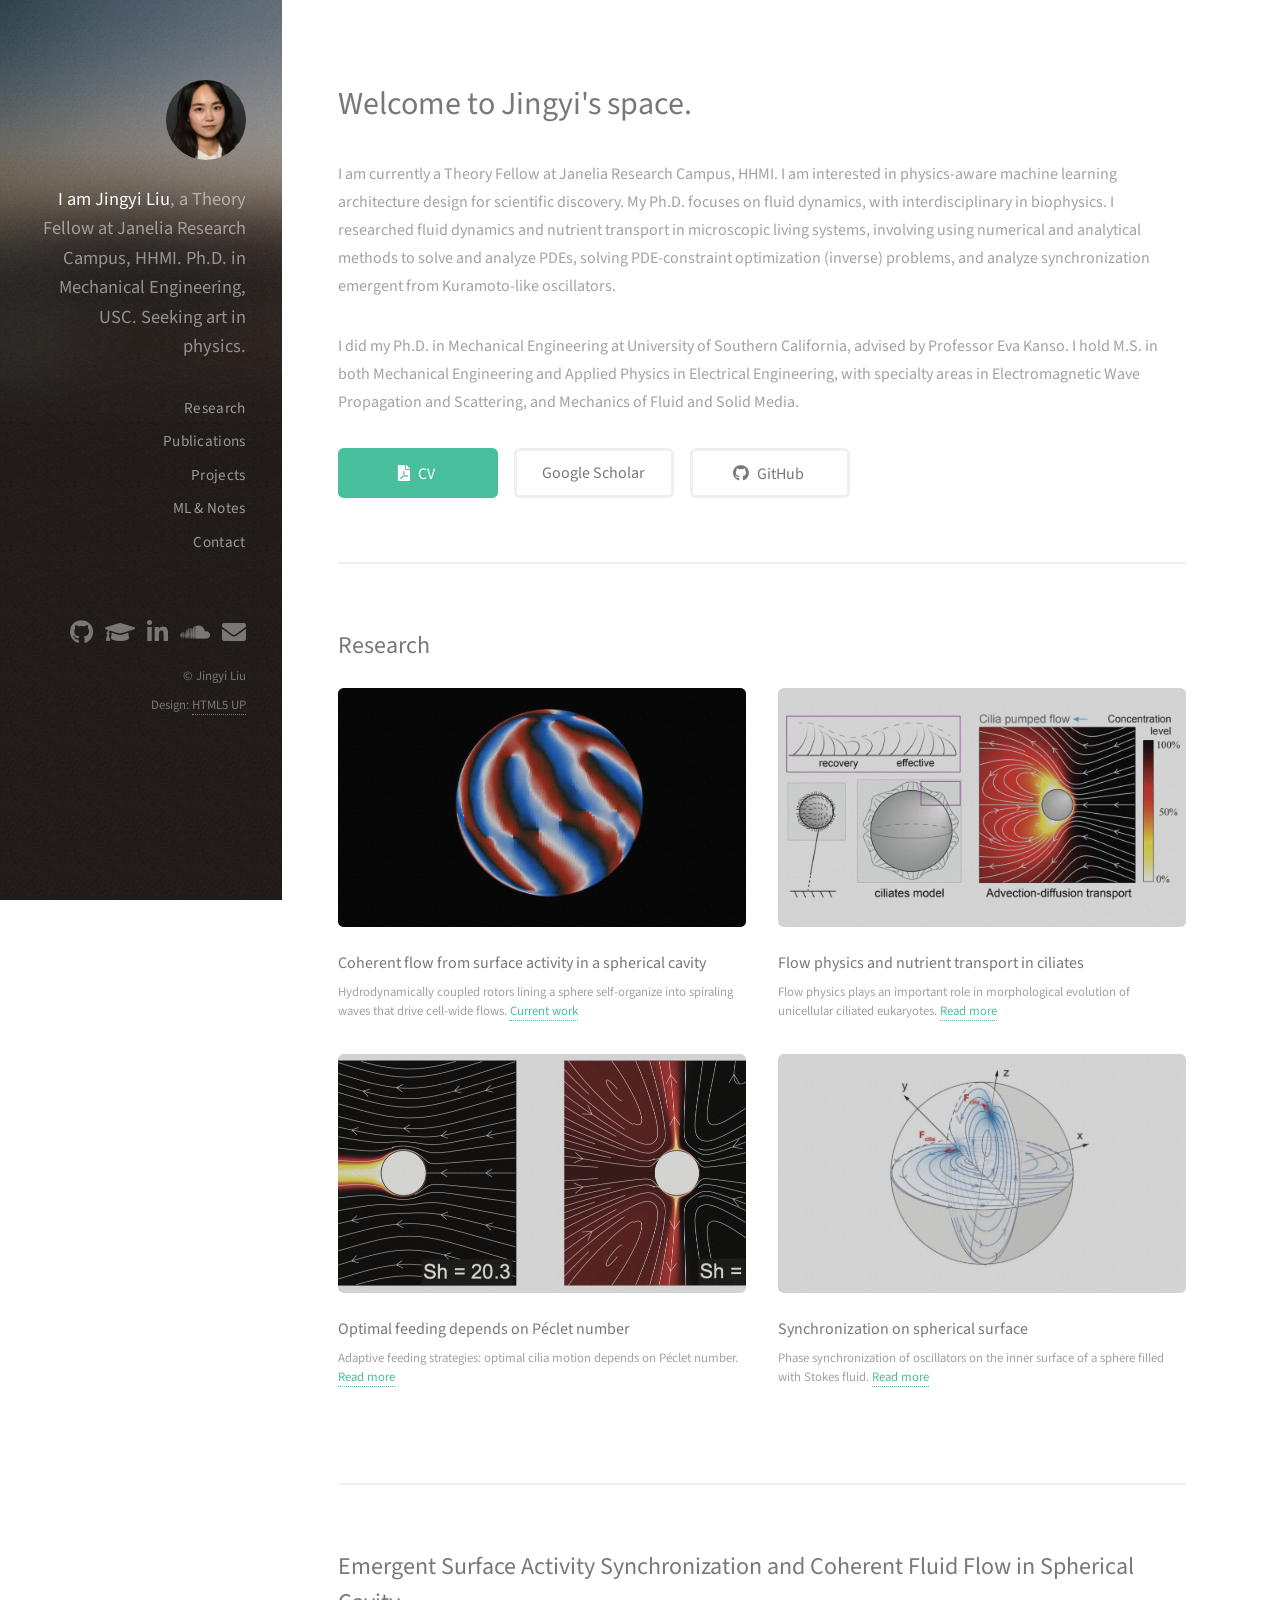
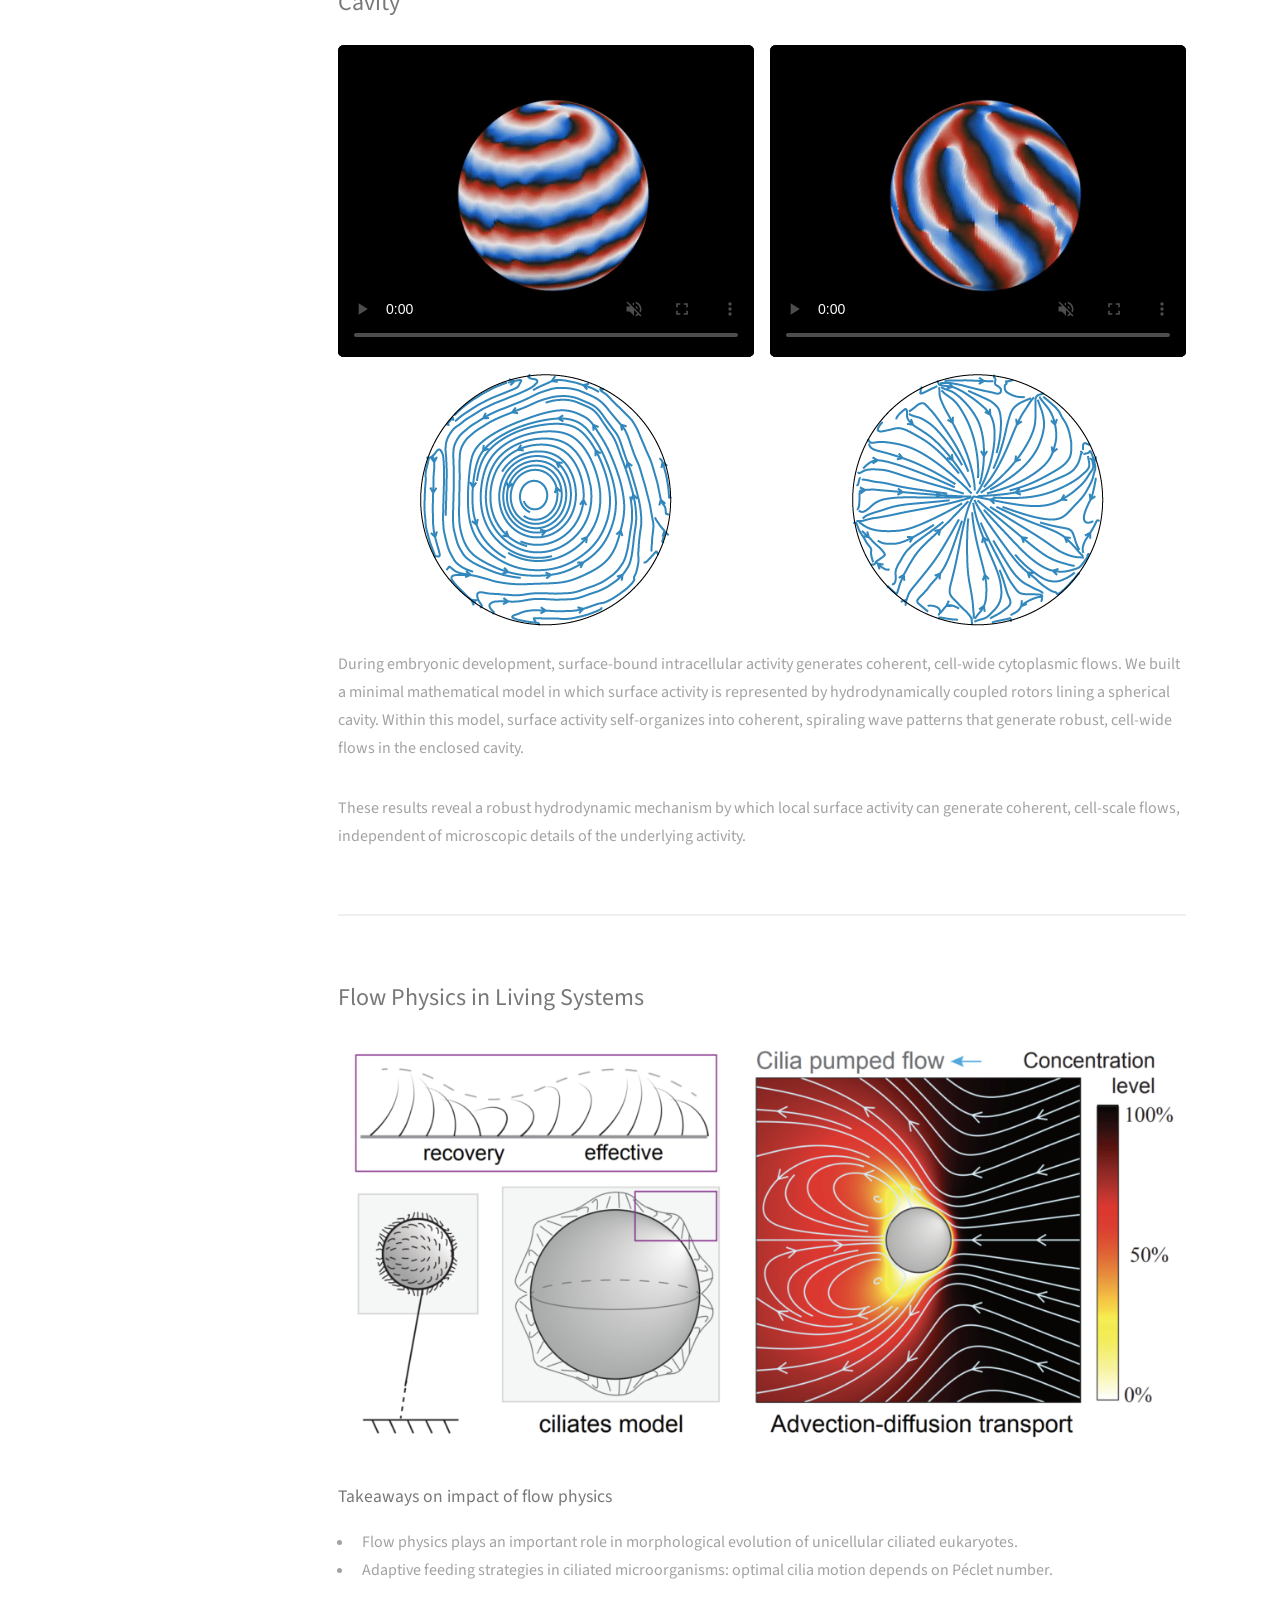
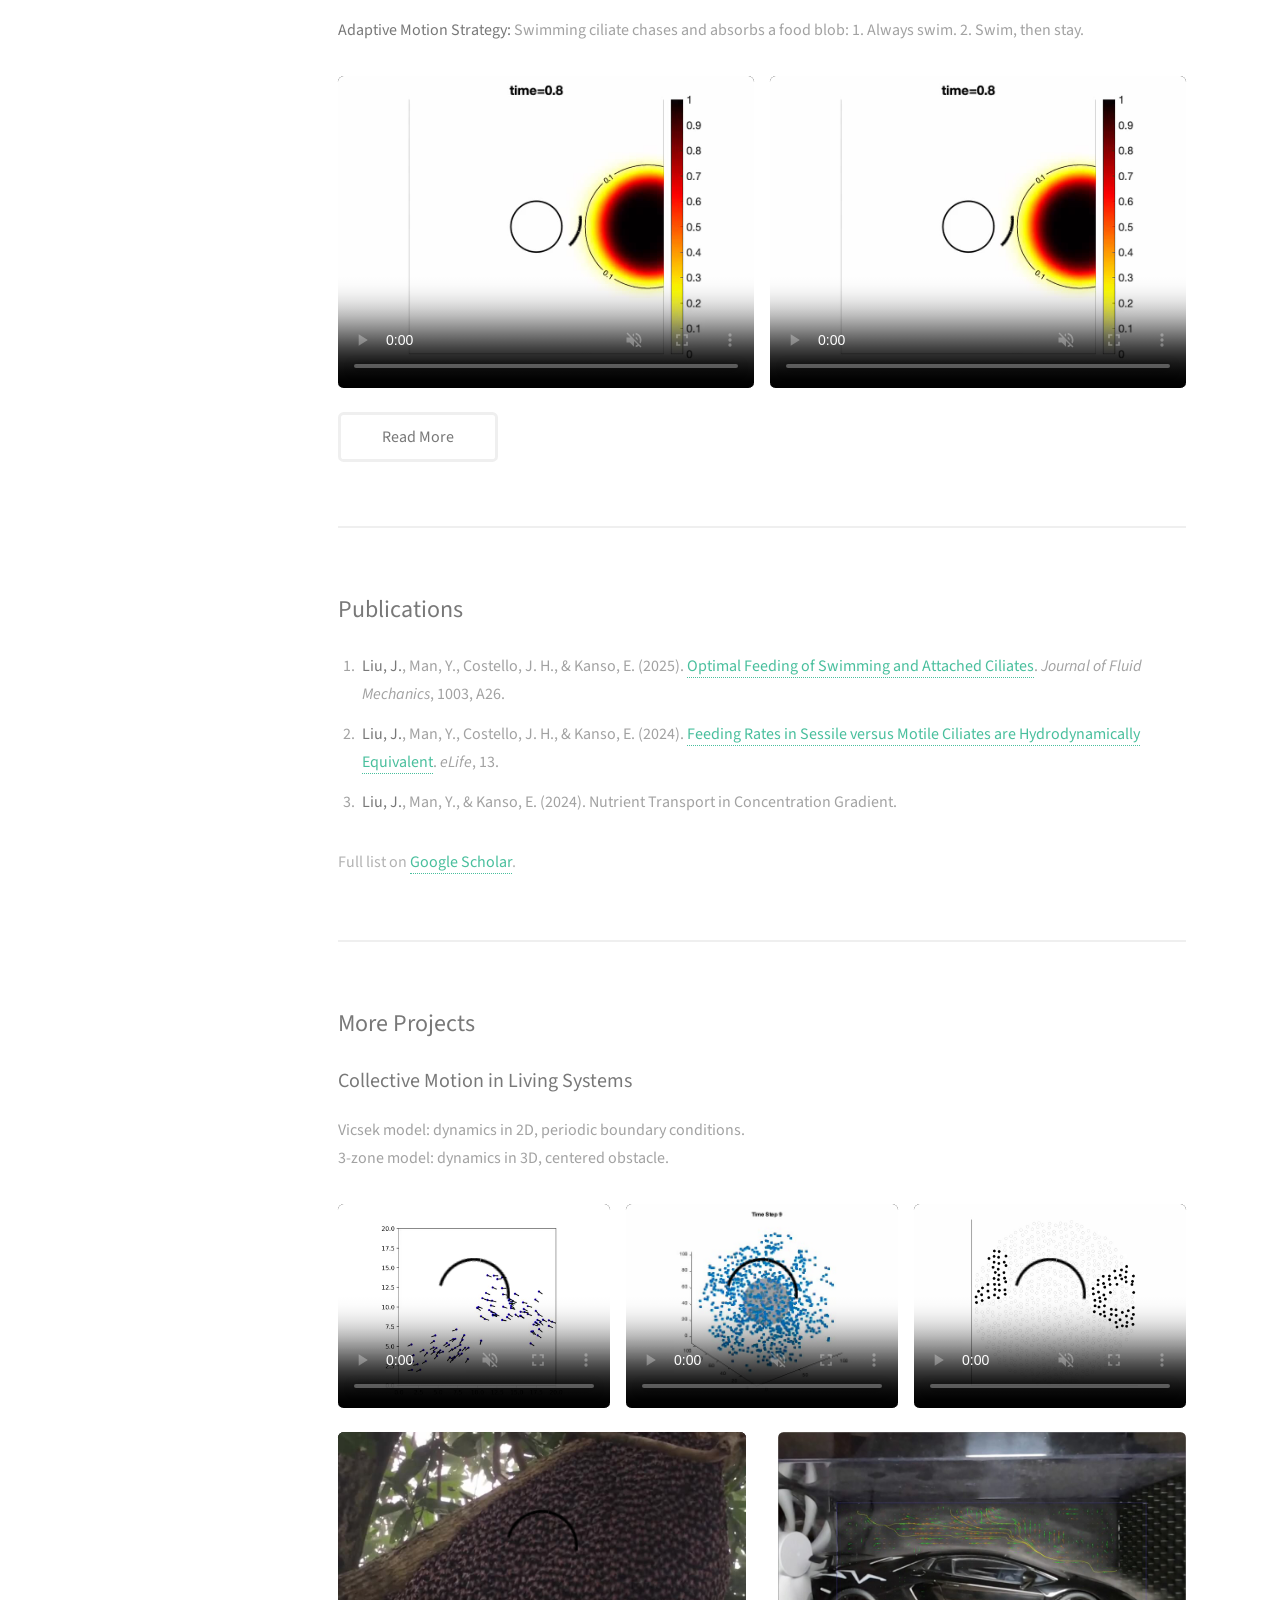
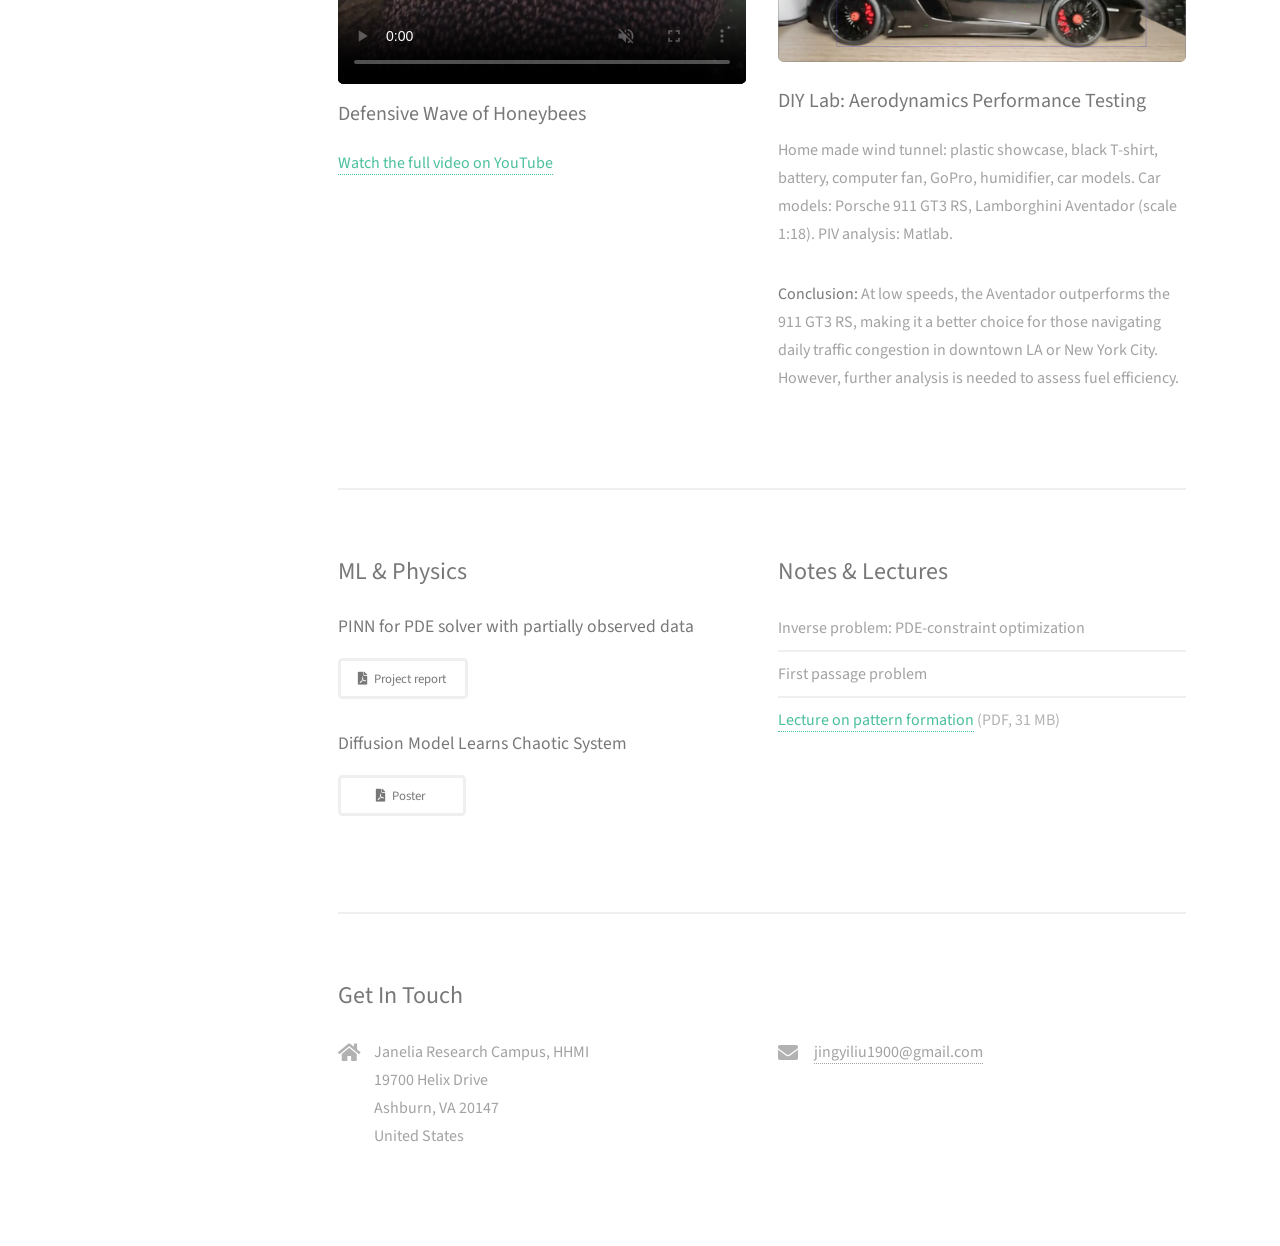
==== commit 3784f7fa: "Cache-bust CSS for Safari" ====
--- a/index.html
+++ b/index.html
@@ -20,7 +20,7 @@
 		<meta name="twitter:card" content="summary_large_image" />
 		<link rel="icon" href="media/2024/09/cropped-xiaohei-1-270x270.jpeg" />
 		<link rel="stylesheet" href="assets/css/main.css" />
-		<link rel="stylesheet" href="assets/css/custom.css" />
+		<link rel="stylesheet" href="assets/css/custom.css?v=20261012b" />
 		<script type="application/ld+json">
 		{
 			"@context": "https://schema.org",
@@ -272,7 +272,7 @@
 			<script src="assets/js/breakpoints.min.js"></script>
 			<script src="assets/js/util.js"></script>
 			<script src="assets/js/main.js"></script>
-			<script src="assets/js/media.js"></script>
+			<script src="assets/js/media.js?v=20261012b"></script>
 
 	</body>
 </html>
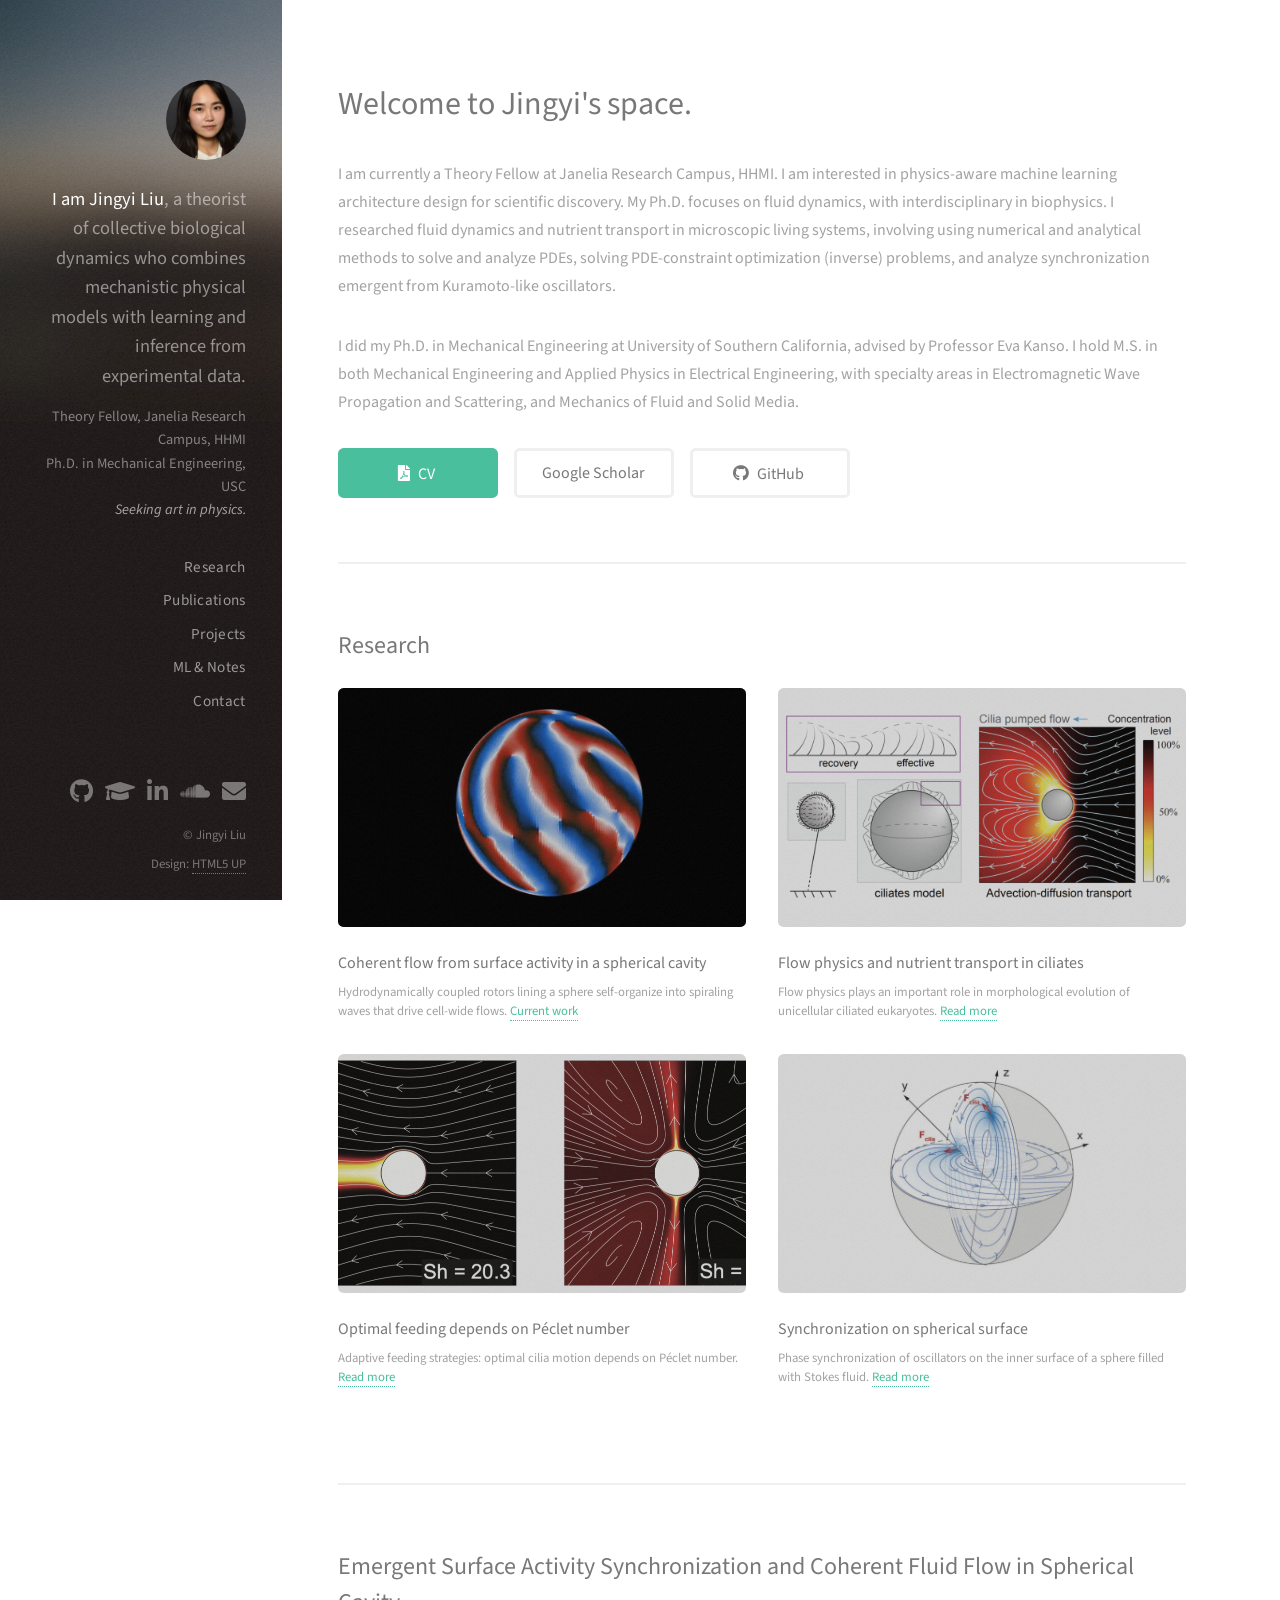
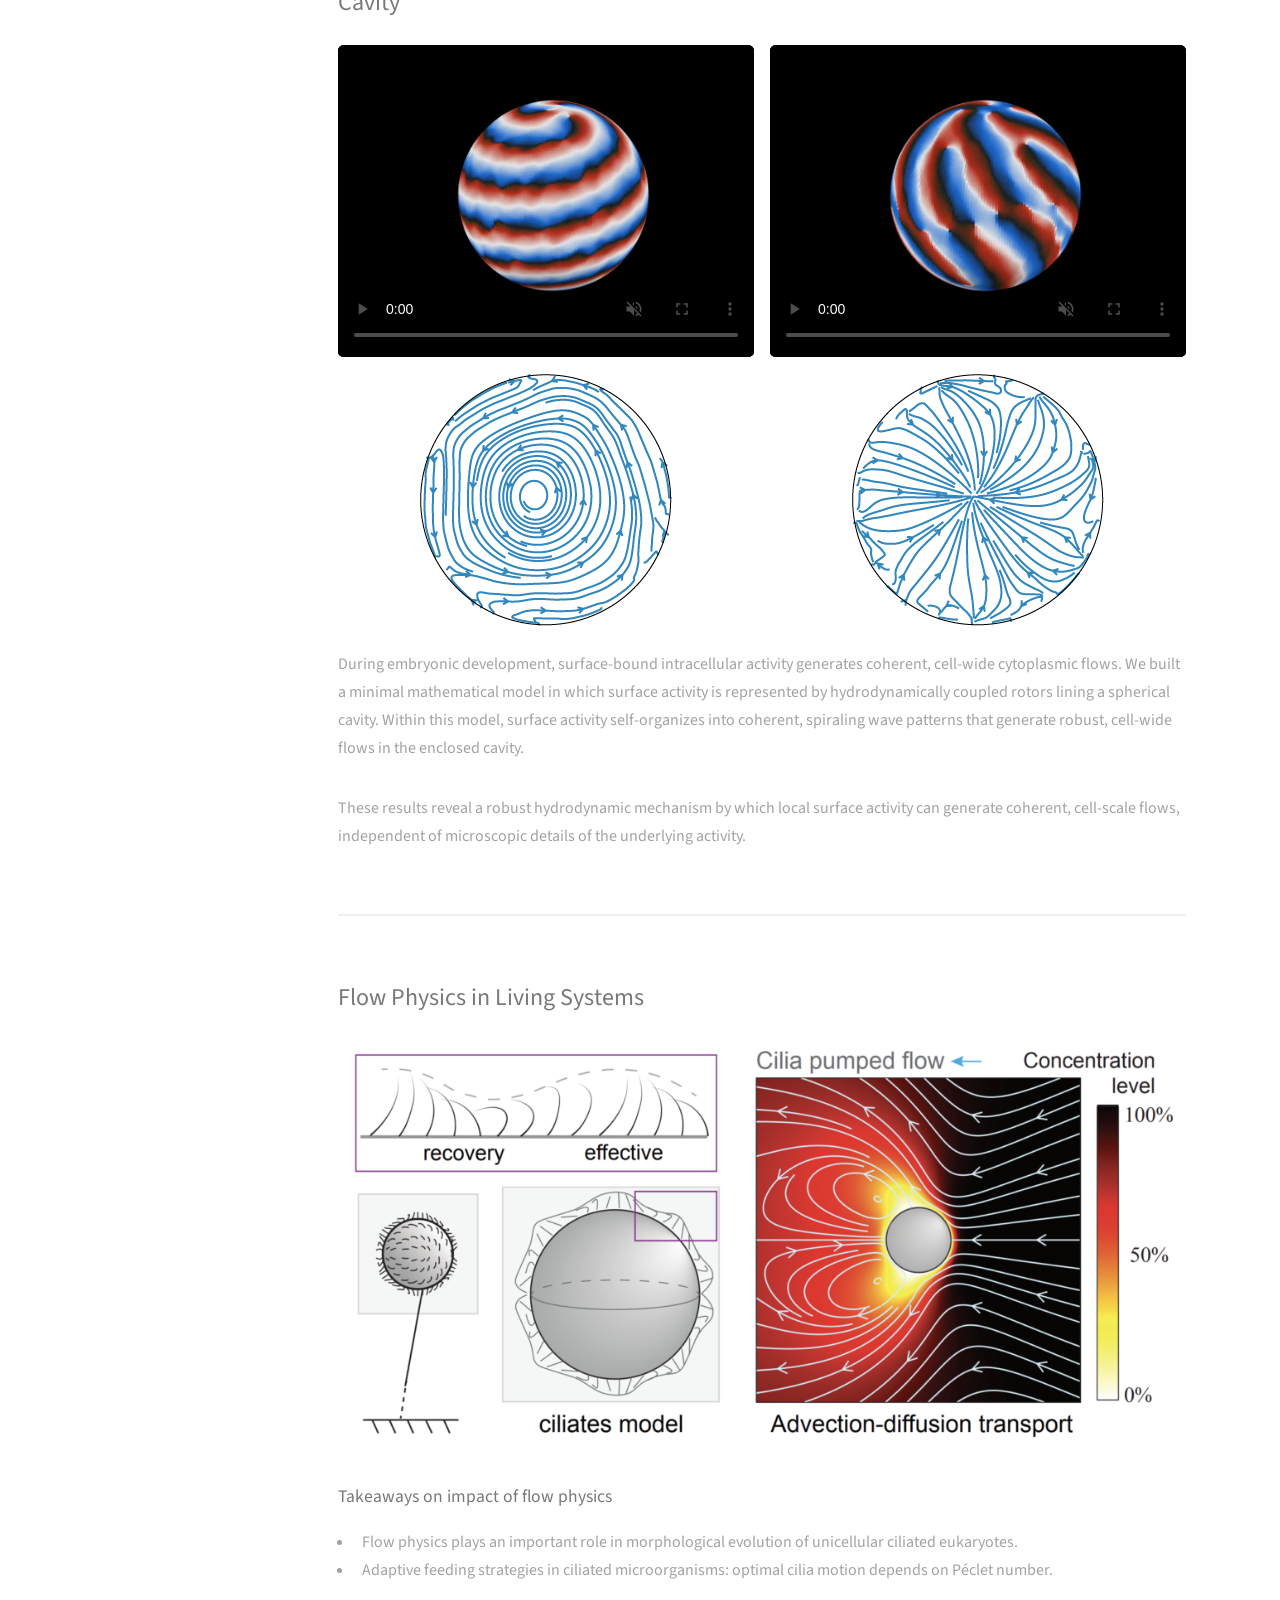
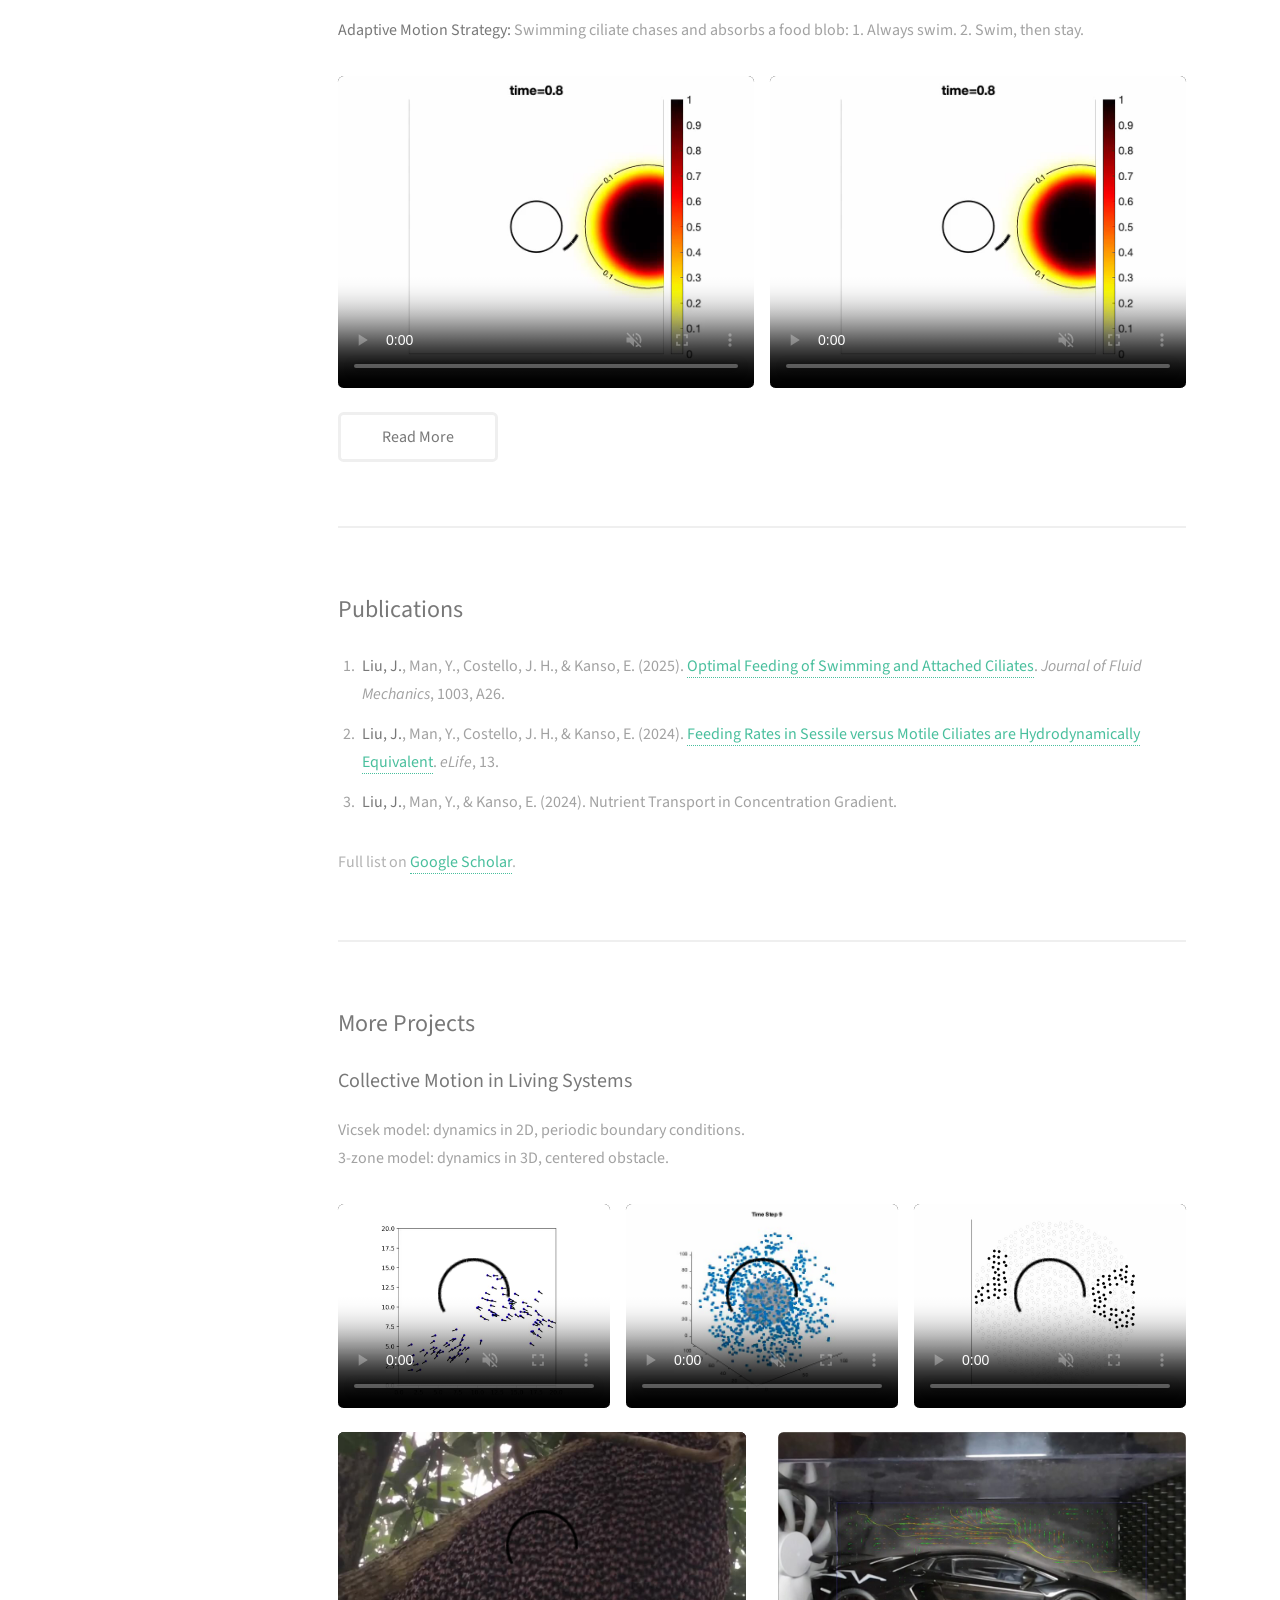
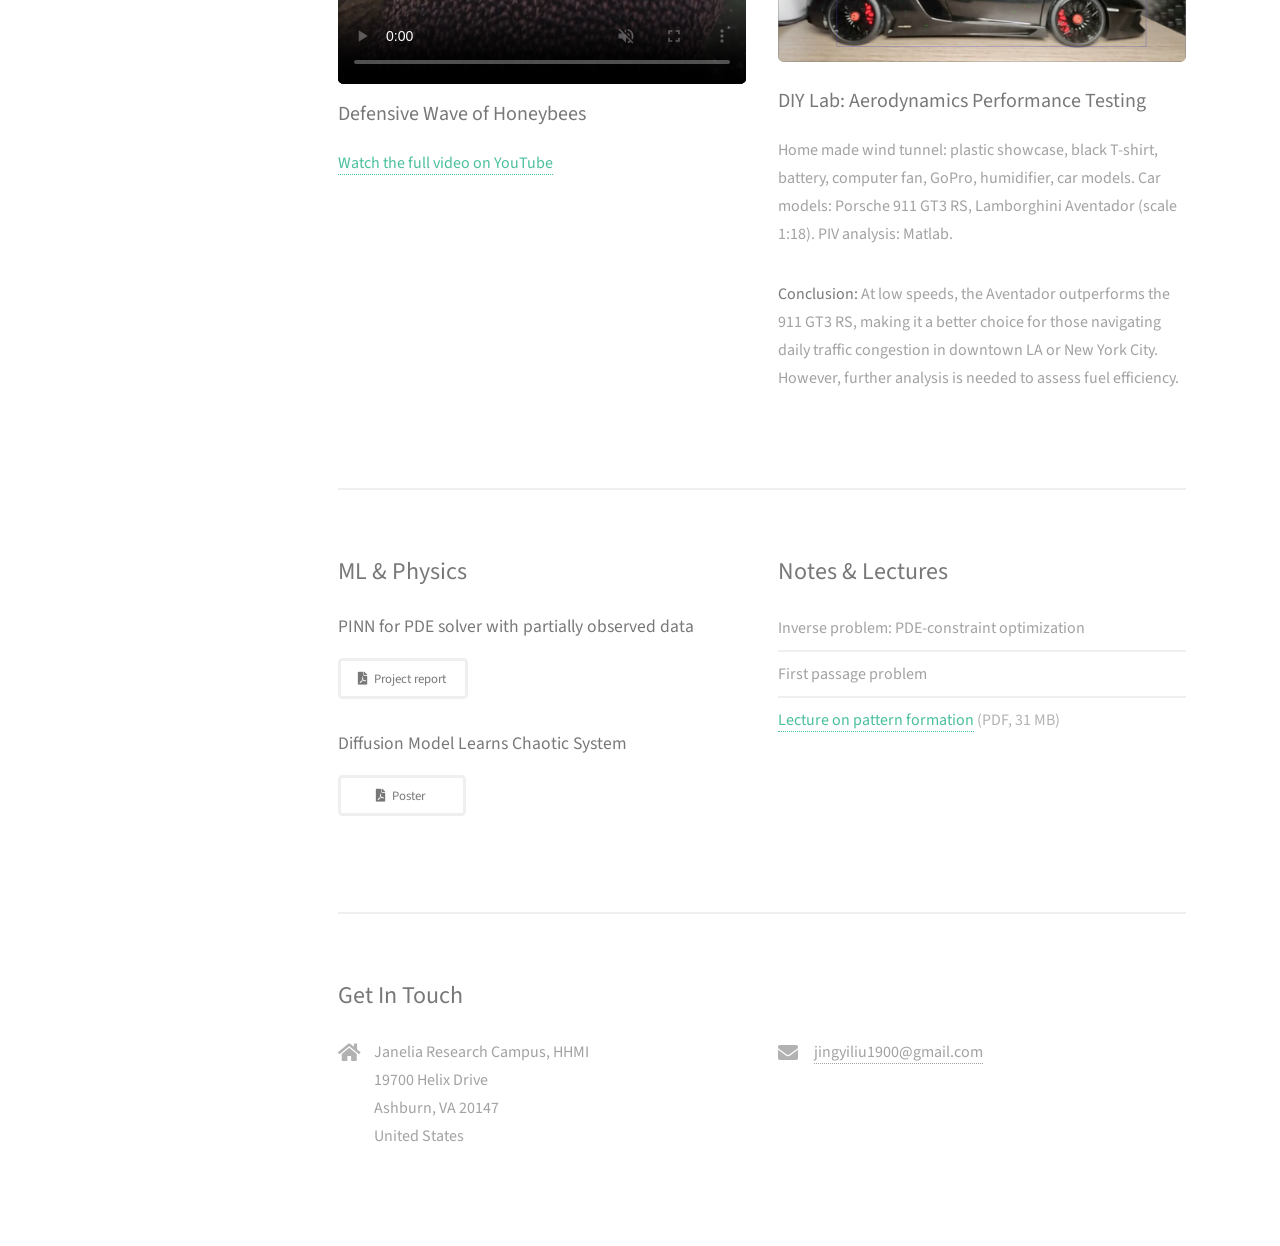
==== commit c7d64745: "Add research statement, update Google Scholar link" ====
--- a/index.html
+++ b/index.html
@@ -9,18 +9,18 @@
 		<title>Jingyi Liu – Seeking art in physics</title>
 		<meta charset="utf-8" />
 		<meta name="viewport" content="width=device-width, initial-scale=1" />
-		<meta name="description" content="Jingyi Liu, Theory Fellow at Janelia Research Campus, HHMI. Fluid dynamics, biophysics, cilia-driven flows, synchronization, and physics-aware machine learning." />
+		<meta name="description" content="Jingyi Liu, Theory Fellow at Janelia Research Campus, HHMI: a theorist of collective biological dynamics combining mechanistic physical models with learning and inference from experimental data." />
 		<meta name="author" content="Jingyi Liu" />
 		<link rel="canonical" href="https://jingyiliu1900.github.io/" />
 		<meta property="og:type" content="profile" />
 		<meta property="og:title" content="Jingyi Liu – Seeking art in physics" />
-		<meta property="og:description" content="Theory Fellow at Janelia Research Campus, HHMI. Fluid dynamics, biophysics, and physics-aware machine learning." />
+		<meta property="og:description" content="Theorist of collective biological dynamics combining mechanistic physical models with learning and inference from experimental data. Theory Fellow, Janelia Research Campus, HHMI." />
 		<meta property="og:url" content="https://jingyiliu1900.github.io/" />
 		<meta property="og:image" content="https://jingyiliu1900.github.io/media/web/alphasmooth_rotor1000_e10_rand1_last10T.jpg" />
 		<meta name="twitter:card" content="summary_large_image" />
 		<link rel="icon" href="media/2024/09/cropped-xiaohei-1-270x270.jpeg" />
 		<link rel="stylesheet" href="assets/css/main.css" />
-		<link rel="stylesheet" href="assets/css/custom.css?v=20261012b" />
+		<link rel="stylesheet" href="assets/css/custom.css?v=20261013b" />
 		<script type="application/ld+json">
 		{
 			"@context": "https://schema.org",
@@ -29,11 +29,12 @@
 			"url": "https://jingyiliu1900.github.io/",
 			"image": "https://jingyiliu1900.github.io/images/profile.jpg",
 			"jobTitle": "Theory Fellow",
+			"description": "Theorist of collective biological dynamics who combines mechanistic physical models with learning and inference from experimental data.",
 			"worksFor": { "@type": "Organization", "name": "Janelia Research Campus, HHMI" },
 			"alumniOf": { "@type": "CollegeOrUniversity", "name": "University of Southern California" },
 			"knowsAbout": ["Fluid dynamics", "Biophysics", "PDE-constrained optimization", "Synchronization", "Physics-informed machine learning"],
 			"sameAs": [
-				"https://scholar.google.com/citations?user=dZQCYCwAAAAJ",
+				"https://scholar.google.com/citations?user=u7L_LAwAAAAJ",
 				"https://github.com/jingyiliu1900",
 				"https://www.linkedin.com/in/jingyi-liu-887433216"
 			]
@@ -46,9 +47,10 @@
 			<header id="header">
 				<div class="inner">
 					<a href="#about" class="image avatar"><img src="images/profile.jpg" width="400" height="400" alt="Portrait of Jingyi Liu" /></a>
-					<h1><strong>I am Jingyi Liu</strong>, a Theory Fellow at Janelia Research Campus, HHMI. <br />
-					Ph.D. in Mechanical Engineering, USC. <br />
-					Seeking art in physics.</h1>
+					<h1><strong>I am Jingyi Liu</strong>, a theorist of collective biological dynamics who combines mechanistic physical models with learning and inference from experimental data.</h1>
+					<p class="affil">Theory Fellow, Janelia Research Campus, HHMI<br />
+					Ph.D. in Mechanical Engineering, USC<br />
+					<em>Seeking art in physics.</em></p>
 					<nav aria-label="Sections">
 						<ul class="side-nav">
 							<li><a href="#research">Research</a></li>
@@ -73,7 +75,7 @@
 						<p>I did my Ph.D. in Mechanical Engineering at University of Southern California, advised by Professor Eva Kanso. I hold M.S. in both Mechanical Engineering and Applied Physics in Electrical Engineering, with specialty areas in Electromagnetic Wave Propagation and Scattering, and Mechanics of Fluid and Solid Media.</p>
 						<ul class="actions">
 							<li><a href="media/2026/06/CV_JingyiLiu_202606.pdf" class="button primary icon solid fa-file-pdf">CV</a></li>
-							<li><a href="https://scholar.google.com/citations?user=dZQCYCwAAAAJ&amp;hl=en&amp;oi=ao" class="button">Google Scholar</a></li>
+							<li><a href="https://scholar.google.com/citations?user=u7L_LAwAAAAJ&amp;hl=en" class="button">Google Scholar</a></li>
 							<li><a href="https://github.com/jingyiliu1900" class="button icon brands fa-github">GitHub</a></li>
 						</ul>
 					</section>
@@ -155,7 +157,7 @@
 							<li><strong>Liu, J.</strong>, Man, Y., Costello, J. H., &amp; Kanso, E. (2024). <a href="https://elifesciences.org/reviewed-preprints/99003v1">Feeding Rates in Sessile versus Motile Ciliates are Hydrodynamically Equivalent</a>. <span class="venue">eLife</span>, 13.</li>
 							<li><strong>Liu, J.</strong>, Man, Y., &amp; Kanso, E. (2024). Nutrient Transport in Concentration Gradient.</li>
 						</ol>
-						<p class="muted">Full list on <a href="https://scholar.google.com/citations?user=dZQCYCwAAAAJ&amp;hl=en&amp;oi=ao">Google Scholar</a>.</p>
+						<p class="muted">Full list on <a href="https://scholar.google.com/citations?user=u7L_LAwAAAAJ&amp;hl=en">Google Scholar</a>.</p>
 					</section>
 
 				<!-- Side projects -->
@@ -254,7 +256,7 @@
 				<div class="inner">
 					<ul class="icons">
 						<li><a href="https://github.com/jingyiliu1900" class="icon brands fa-github"><span class="label">GitHub</span></a></li>
-						<li><a href="https://scholar.google.com/citations?user=dZQCYCwAAAAJ&amp;hl=en&amp;oi=ao" class="icon solid fa-graduation-cap"><span class="label">Google Scholar</span></a></li>
+						<li><a href="https://scholar.google.com/citations?user=u7L_LAwAAAAJ&amp;hl=en" class="icon solid fa-graduation-cap"><span class="label">Google Scholar</span></a></li>
 						<li><a href="https://www.linkedin.com/in/jingyi-liu-887433216" class="icon brands fa-linkedin-in"><span class="label">LinkedIn</span></a></li>
 						<li><a href="https://soundcloud.com/user-642936111" class="icon brands fa-soundcloud"><span class="label">SoundCloud</span></a></li>
 						<li><a href="mailto:jingyiliu1900@gmail.com" class="icon solid fa-envelope"><span class="label">Email</span></a></li>
@@ -272,7 +274,7 @@
 			<script src="assets/js/breakpoints.min.js"></script>
 			<script src="assets/js/util.js"></script>
 			<script src="assets/js/main.js"></script>
-			<script src="assets/js/media.js?v=20261012b"></script>
+			<script src="assets/js/media.js?v=20261013b"></script>
 
 	</body>
 </html>
--- a/assets/css/custom.css
+++ b/assets/css/custom.css
@@ -247,3 +247,53 @@
 		padding: 5em 3.5em 4em 3.5em;
 	}
 }
+
+/* ---------- Sidebar: affiliation line under the name ---------- */
+#header .affil {
+	color: rgba(255, 255, 255, 0.45);
+	font-size: 0.9em;
+	line-height: 1.6em;
+	margin: 1em 0 0 0;
+}
+
+#header .affil em {
+	font-style: italic;
+	color: rgba(255, 255, 255, 0.6);
+}
+
+/* ---------- Short laptop screens: tighten the sidebar so it fits ---------- */
+@media screen and (min-width: 981px) and (max-height: 860px) {
+	#header {
+		padding-top: 2.75em;
+		padding-bottom: 1.5em;
+	}
+
+	#header .image.avatar {
+		margin-bottom: 0.75em;
+	}
+
+	#header h1 {
+		line-height: 1.5em;
+	}
+
+	#header .affil {
+		margin-top: 0.75em;
+	}
+
+	/* Section links wrap into a couple of short rows */
+	#header .side-nav {
+		display: flex;
+		flex-wrap: wrap;
+		justify-content: flex-end;
+		gap: 0.15em 1em;
+		margin-top: 1.25em;
+	}
+
+	#header .side-nav li {
+		margin: 0;
+	}
+
+	#header #footer {
+		margin-top: 1.25em;
+	}
+}
